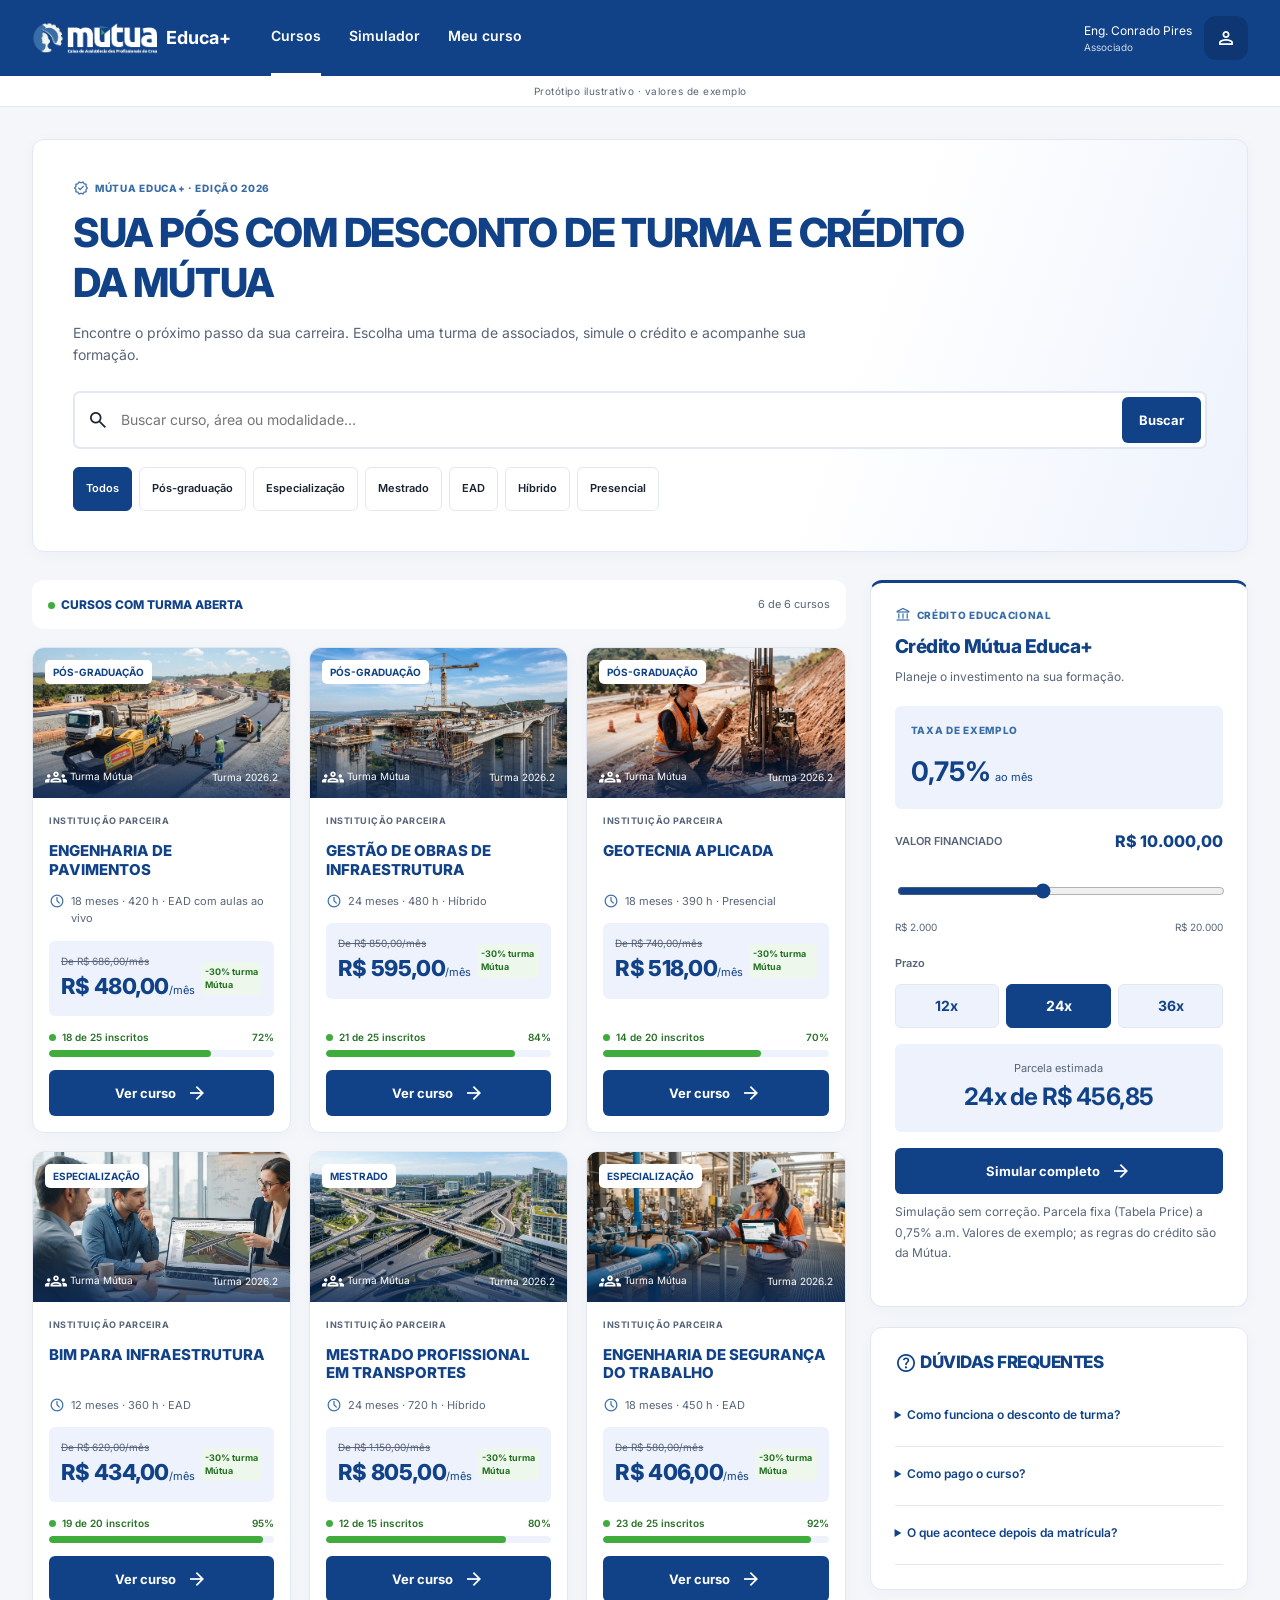
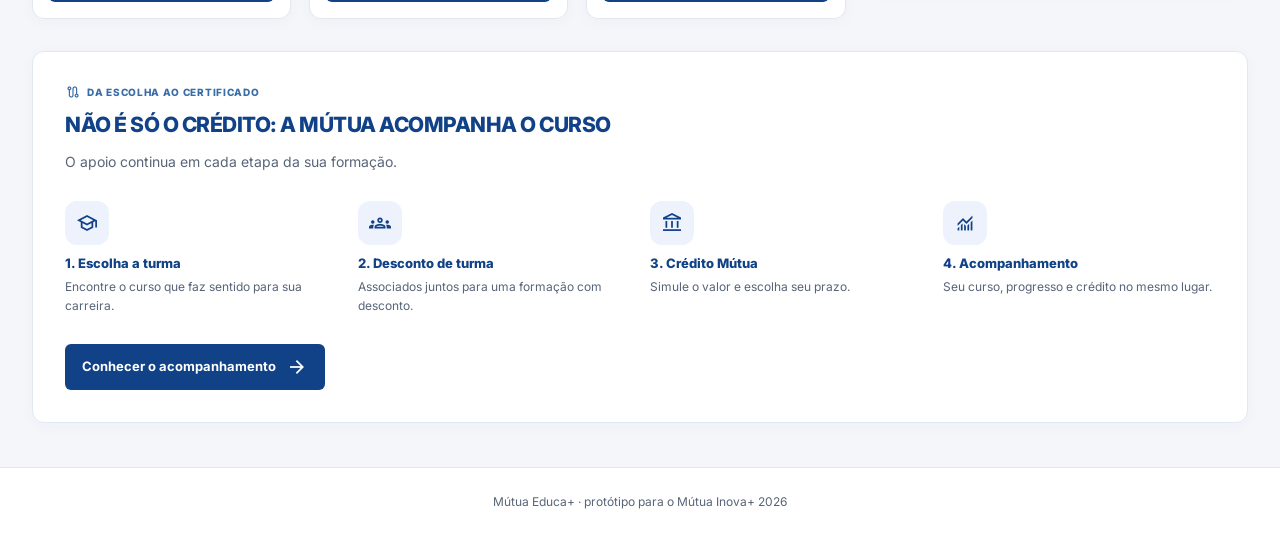
==== index.html @ 4bdf36f3 "Demo navegável Mútua Educa+ (protótipo, dados de exemplo)" ====
<!doctype html>
<html lang="pt-BR"><head><link rel="icon" href="assets/img/favicon.svg" type="image/svg+xml"><meta charset="utf-8"><meta name="viewport" content="width=device-width,initial-scale=1"><meta name="theme-color" content="#114287"><meta name="description" content="Mútua Educa+: cursos com desconto de turma, simulação de crédito e acompanhamento educacional. Protótipo ilustrativo."><title>Cursos · Mútua Educa+</title><link rel="preconnect" href="https://fonts.googleapis.com"><link rel="preconnect" href="https://fonts.gstatic.com" crossorigin><link href="https://fonts.googleapis.com/css2?family=Inter:wght@400;500;600;700;800&family=Material+Symbols+Outlined&display=swap" rel="stylesheet"><link rel="stylesheet" href="assets/css/app.css"><script defer src="assets/js/data.js"></script><script defer src="assets/js/app.js"></script></head><body data-page="catalog"><a class="skip" href="#main">Ir para o conteúdo</a><header id="header"></header><div class="prototype">Protótipo ilustrativo · valores de exemplo</div><main id="main" class="container" tabindex="-1"></main><footer>Mútua Educa+ · protótipo para o Mútua Inova+ 2026</footer><nav id="mobile-nav" aria-label="Navegação móvel"></nav><dialog id="modal" aria-labelledby="modal-title"><button class="modal-close icon-button" aria-label="Fechar modal">×</button><span class="modal-icon material-symbols-outlined" aria-hidden="true">info</span><h2 id="modal-title"></h2><p id="modal-text"></p><a id="modal-link" class="button" href="meu-curso.html">Ver como fica o acompanhamento <span class="material-symbols-outlined" aria-hidden="true">arrow_forward</span></a><button class="button secondary modal-dismiss">Voltar à página</button></dialog><noscript><p class="container">Ative o JavaScript para explorar os cursos e simular o crédito desta demonstração.</p></noscript></body></html>
---- assets/css/app.css ----
:root{--blue:#114287;--medium:#396DA8;--green:#41AC3E;--green-text:#267124;--bg:#F4F6FA;--white:#fff;--text:#1B2333;--muted:#586578;--line:#e2e8f2;--soft:#edf2fc;--green-soft:#edf7ec;--radius:12px;--shadow:0 3px 16px #17345b08;--space:24px;--motion:200ms;--font:'Inter',system-ui,sans-serif}*{box-sizing:border-box}body{margin:0;background:var(--bg);color:var(--text);font:400 14px/1.6 var(--font)}a{color:var(--medium);text-decoration:none}button,input{font:inherit}button,a,input,summary{-webkit-tap-highlight-color:transparent}button,a,summary{touch-action:manipulation}button{cursor:pointer}img{max-width:100%;display:block}h1,h2,h3,p{margin:0}h1,h2,h3{line-height:1.25}h1,h2{font-weight:800;text-transform:uppercase;color:var(--blue)}h1{font-size:clamp(26px,3.1vw,40px);letter-spacing:-1.2px}h2{font-size:21px;letter-spacing:-.5px}h3{font-size:16px;font-weight:800;color:var(--blue)}p{color:var(--muted)}:focus-visible{outline:3px solid var(--medium);outline-offset:4px}.skip{position:fixed;left:16px;top:-100px;background:var(--white);padding:12px;z-index:20}.skip:focus{top:12px}.container{width:min(1376px,calc(100% - 32px));margin:auto}#header{background:var(--blue);color:var(--white);box-shadow:var(--shadow)}.header-inner{min-height:76px;display:flex;align-items:center;gap:32px}.brand{min-height:44px;display:flex;align-items:center;gap:9px;color:var(--white);flex-shrink:0;font-size:20px;font-weight:700}.brand img{width:119px;height:35px;object-fit:contain}.desktop-nav{display:none;align-self:stretch;gap:26px}.desktop-nav a{display:flex;align-items:center;color:var(--white);border-bottom:3px solid transparent;font-weight:600}.desktop-nav a[aria-current]{border-color:var(--white)}.account{margin-left:auto;display:flex;align-items:center;gap:12px}.account-text{display:none;font-size:12px;line-height:1.5}.account-text small{display:block;opacity:.8}.icon-button{border:0;min-width:44px;min-height:44px;display:grid;place-items:center;border-radius:var(--radius);background:var(--soft);color:var(--blue);font-size:24px}.account .icon-button{background:#0d3672;color:var(--white)}.material-symbols-outlined{font-size:22px;line-height:1;vertical-align:middle}.prototype{text-align:center;font-size:10px;letter-spacing:.5px;padding:7px 12px;background:var(--white);color:var(--muted);border-bottom:1px solid var(--line)}main{padding-top:24px;padding-bottom:44px}footer{background:var(--white);border-top:1px solid var(--line);padding:24px 20px 106px;color:var(--muted);font-size:12px;text-align:center}#mobile-nav{position:fixed;z-index:5;bottom:0;left:0;right:0;background:var(--white);border-top:1px solid var(--line);display:grid;grid-template-columns:repeat(4,1fr);padding:8px 4px calc(8px + env(safe-area-inset-bottom));box-shadow:0 -5px 24px #17345b08}#mobile-nav a,#mobile-nav button{display:flex;flex-direction:column;gap:5px;align-items:center;justify-content:center;min-height:54px;font-size:11px;font-weight:600;color:var(--muted);border:0;background:transparent}#mobile-nav [aria-current]{color:var(--blue);background:var(--soft);border-radius:var(--radius)}.panel{background:var(--white);border:1px solid var(--line);border-radius:var(--radius);padding:20px;box-shadow:var(--shadow)}.eyebrow{font-size:10px;font-weight:800;text-transform:uppercase;letter-spacing:.7px;color:var(--medium);display:flex;gap:6px;align-items:center;margin-bottom:12px}.eyebrow .material-symbols-outlined{font-size:16px}.badge{display:inline-flex;align-items:center;gap:5px;background:var(--soft);color:var(--blue);font-size:10px;font-weight:700;line-height:1.4;padding:5px 8px;border-radius:5px}.badge.green{background:var(--green-soft);color:var(--green-text)}.hero{background:linear-gradient(110deg,var(--white) 65%,var(--soft));padding:25px 20px;margin-bottom:28px}.hero h1{max-width:850px}.hero p{margin:14px 0 24px;max-width:800px}.search{display:flex;align-items:center;gap:10px;border:2px solid var(--line);border-radius:7px;padding:4px 4px 4px 12px;background:var(--white)}.search input{width:100%;min-width:0;border:0;background:transparent;min-height:44px;outline-offset:0}.search .button{width:auto;flex-shrink:0}.button{display:inline-flex;justify-content:center;align-items:center;gap:10px;min-height:46px;border:1px solid transparent;border-radius:6px;padding:11px 16px;background:var(--blue);color:var(--white);font-weight:700;font-size:13px;line-height:1.4;text-align:center;transition:background var(--motion),transform var(--motion),box-shadow var(--motion);width:100%}.button:hover{background:var(--medium);box-shadow:0 4px 12px #11428722;transform:translateY(-1px)}.button.secondary{background:var(--soft);color:var(--blue);border-color:var(--line)}.button.secondary:hover{background:var(--line)}.chips{display:flex;gap:7px;flex-wrap:wrap;margin-top:18px}.chip{background:var(--white);color:var(--text);border:1px solid var(--line);padding:10px 12px;border-radius:6px;min-height:44px;font-size:11px;font-weight:600;transition:background var(--motion),color var(--motion)}.chip[aria-pressed=true]{background:var(--blue);border-color:var(--blue);color:var(--white)}.catalog-layout,.split,.dashboard-grid{display:grid;gap:24px}.section-line{display:flex;justify-content:space-between;align-items:center;gap:12px;background:var(--white);border-radius:var(--radius);padding:16px;margin-bottom:18px}.section-line h2{font-size:12px;letter-spacing:0}.section-line span{font-size:11px;color:var(--muted)}.dot{display:inline-block;width:7px;height:7px;background:var(--green);border-radius:50%;margin-right:6px}.course-grid{display:grid;gap:18px}.course-card{background:var(--white);border:1px solid var(--line);border-radius:var(--radius);overflow:hidden;display:flex;flex-direction:column;box-shadow:var(--shadow);transition:transform var(--motion),box-shadow var(--motion)}.course-card:hover{transform:translateY(-3px);box-shadow:0 8px 24px #17345b12}.course-photo{position:relative}.course-photo img{width:100%;height:180px;object-fit:cover}.course-photo>.badge{position:absolute;top:12px;left:12px;background:var(--white)}.photo-bottom{position:absolute;bottom:0;left:0;right:0;padding:30px 12px 10px;background:linear-gradient(transparent,#0b2b59cc);display:flex;justify-content:space-between;align-items:center;color:var(--white);font-size:10px}.course-content{padding:17px;display:flex;flex-direction:column;gap:13px;flex:1}.partner{font-size:9px;color:var(--muted);font-weight:700;letter-spacing:.5px;text-transform:uppercase}.course-content h3{text-transform:uppercase;font-size:15px;min-height:38px}.meta{font-size:11px;color:var(--muted);display:flex;gap:6px;align-items:flex-start}.meta .material-symbols-outlined{font-size:16px;color:var(--medium)}.price-box{background:var(--soft);padding:12px;border-radius:6px;display:flex;align-items:center;justify-content:space-between;gap:6px}.price-box del{font-size:10px;color:var(--muted);display:block}.price{color:var(--blue);font-size:22px;font-weight:800;letter-spacing:-.7px}.price small{font-size:11px;font-weight:400;letter-spacing:0}.price-box .badge{font-size:9px;padding:4px}.enrollment{margin-top:auto;font-size:10px;color:var(--green-text);font-weight:600}.enrollment-row{display:flex;justify-content:space-between;gap:8px;margin-bottom:5px}.track{height:7px;overflow:hidden;background:var(--soft);border-radius:20px}.track>span{display:block;height:100%;background:var(--green);border-radius:20px}.track.blue>span{background:var(--medium)}.sidebar{display:flex;flex-direction:column;gap:20px}.mini{border-top:3px solid var(--blue)}.mini h2{font-size:19px;text-transform:none}.mini p{font-size:12px;margin:8px 0 18px}.rate-box{background:var(--soft);padding:16px;border-radius:6px;margin:20px 0}.rate-box strong{color:var(--blue);font-size:27px}.rate-box small{font-size:11px;color:var(--blue)}.field-label{display:flex;justify-content:space-between;align-items:center;gap:10px;font-size:11px;font-weight:600;color:var(--muted);margin-bottom:12px}.field-label output{color:var(--blue);font-weight:800;font-size:16px}input[type=range]{width:100%;height:44px;accent-color:var(--blue);cursor:pointer}.range-labels{display:flex;justify-content:space-between;font-size:10px;color:var(--muted)}.term-row{display:grid;grid-template-columns:repeat(3,minmax(0,1fr));gap:7px;margin:12px 0}.term{border:1px solid var(--line);border-radius:6px;min-height:44px;background:var(--soft);color:var(--blue);font-weight:700;transition:background var(--motion),color var(--motion)}.term[aria-pressed=true]{background:var(--blue);color:var(--white);border-color:var(--blue)}.estimate{text-align:center;padding:16px;background:var(--soft);border-radius:6px;margin:16px 0}.estimate p{margin:0;font-size:11px}.estimate strong{font-size:24px;color:var(--blue);display:block;letter-spacing:-.8px}.disclaimer{font-size:11px;color:var(--muted);line-height:1.7;margin-top:16px}.faq h2{font-size:17px;margin-bottom:14px}.faq details{border-bottom:1px solid var(--line);padding:7px 0}.faq summary{font-size:12px;min-height:44px;cursor:pointer;color:var(--blue);font-weight:600;padding:10px 0}.faq details p{font-size:12px;padding-bottom:12px}.empty{text-align:center;padding:40px 20px;grid-column:1/-1}.empty h3{margin:12px 0}.empty .button{width:auto;margin-top:16px}.accompany{margin-top:32px;padding:24px}.accompany>p{margin-top:12px}.steps{display:grid;gap:20px;margin:28px 0}.step-icon{background:var(--soft);color:var(--blue);width:44px;height:44px;border-radius:var(--radius);display:grid;place-items:center;margin-bottom:10px}.steps h3{font-size:13px;margin-bottom:6px}.steps p{font-size:12px}.accompany>.button{width:auto}.back{display:inline-flex;align-items:center;gap:6px;min-height:44px;font-weight:600;font-size:12px;margin-bottom:10px}.page-heading{margin-bottom:24px}.page-heading p{margin-top:12px}.course-banner{width:100%;height:240px;object-fit:cover;border-radius:var(--radius);margin-bottom:24px}.course-title .badge{margin-bottom:12px}.course-title h1{font-size:clamp(26px,3vw,36px);margin:12px 0}.details-meta{display:flex;flex-wrap:wrap;gap:12px;font-size:12px;color:var(--muted);margin:18px 0}.stack{display:flex;flex-direction:column;gap:24px;min-width:0}.module-list{list-style:none;margin:18px 0 0;padding:0;counter-reset:modules}.module-list li{counter-increment:modules;display:flex;align-items:center;gap:12px;padding:14px 0;border-bottom:1px solid var(--line);font-size:13px}.module-list li:before{content:counter(modules,decimal-leading-zero);color:var(--medium);font-weight:800;background:var(--soft);padding:6px 8px;border-radius:6px}.offer .price{font-size:34px}.offer>del{font-size:13px;color:var(--muted)}.offer h2{margin-bottom:18px}.offer p{font-size:12px;margin:12px 0}.offer .button{margin-top:12px}.offer .enrollment{margin-top:22px}.payment-options{display:grid;gap:14px;margin-top:18px}.payment-option{background:var(--soft);border-radius:8px;padding:18px}.payment-option p{font-size:12px;margin-top:6px}.course-summary{display:grid;gap:20px;margin-bottom:24px;align-items:center}.course-summary h2{margin:12px 0}.total-course{background:var(--soft);border-radius:8px;padding:20px}.total-course strong{display:block;color:var(--blue);font-size:25px}.sim-amount{background:var(--soft);border-radius:6px;padding:16px;margin:18px 0 8px;display:flex;flex-wrap:wrap;align-items:center;justify-content:space-between;gap:8px}.sim-amount output{font-size:32px;color:var(--blue);font-weight:800;letter-spacing:-1px}.quick-actions{display:flex;gap:8px;margin-top:18px}.quick-actions button{flex:1;font-size:11px;padding:10px}.large-terms{margin-top:22px;grid-template-columns:minmax(0,1fr)}.large-terms .term{padding:14px 7px;text-align:left;font-size:11px;min-height:110px}.large-terms strong{display:block;font-size:16px;margin-top:8px;overflow-wrap:anywhere}.large-terms [data-term-price]{display:block}.large-terms small{font-size:10px;font-weight:400}.summary-list{margin:22px 0}.summary-row{display:flex;justify-content:space-between;gap:12px;padding:13px 10px;font-size:12px}.summary-row:nth-child(odd){background:var(--soft);border-radius:4px}.summary-row strong{color:var(--blue)}.summary-row.big strong{font-size:21px}.total-box{background:var(--soft);padding:20px;border-radius:8px;margin-bottom:22px}.total-box strong{display:block;color:var(--blue);font-size:24px;margin:6px 0}.total-box p{font-size:11px}.capital-labels{display:flex;justify-content:space-between;font-size:10px;color:var(--medium);margin-bottom:7px}.capital-track{height:10px;background:var(--medium);border-radius:20px;overflow:hidden;margin-bottom:24px}.capital-track span{display:block;height:100%;background:var(--blue)}.welcome{display:flex;justify-content:space-between;gap:12px;align-items:center;margin-bottom:18px}.welcome p{font-weight:600;color:var(--text);font-size:15px}.dashboard-heading{margin-bottom:24px}.dashboard-heading h1{font-size:clamp(25px,3vw,34px)}.dashboard-heading>p{font-size:12px;margin-top:12px}.student-photo{position:relative;overflow:hidden;border-radius:var(--radius)}.student-photo img{width:100%;height:240px;object-fit:cover}.student-photo .photo-bottom{padding:40px 18px 18px}.student-photo .badge{font-size:11px;background:var(--blue);color:var(--white)}.panel-title{display:flex;justify-content:space-between;gap:12px;align-items:center;margin-bottom:20px}.panel-title h2{font-size:16px;display:flex;align-items:center;gap:7px}.panel-title>strong{font-size:26px;color:var(--blue)}.progress-details{display:flex;justify-content:space-between;gap:15px;margin-top:16px;font-size:12px}.progress-details small{display:block;text-transform:uppercase;font-size:9px;color:var(--muted);font-weight:700}.progress-details>div:last-child{text-align:right}.next-class{border-left:5px solid var(--blue)}.next-class h3{font-size:20px;text-transform:uppercase;margin:12px 0}.next-class p{font-size:12px;margin:14px 0}.credit-details{display:flex;justify-content:space-between;align-items:center;gap:12px;background:var(--soft);border-radius:8px;padding:16px;margin-bottom:12px}.credit-details small{display:block;text-transform:uppercase;font-size:9px;color:var(--muted);font-weight:600}.credit-details strong{font-size:24px;color:var(--blue)}.credit-details>div:last-child{text-align:right}.credit-details>div:last-child strong{font-size:14px}.text-button{border:0;background:transparent;color:var(--medium);display:flex;align-items:center;justify-content:space-between;gap:10px;width:100%;min-height:44px;text-align:left;font-weight:600}.approval{display:flex;align-items:center;gap:18px}.approval .step-icon{background:var(--green-soft);color:var(--green-text);flex-shrink:0;margin:0;width:52px;height:52px}.approval h2{font-size:13px;color:var(--green-text);margin-bottom:6px}.approval p{font-size:12px}.approval strong{font-size:24px;color:var(--blue)}.journey{list-style:none;margin:24px 0 0;padding:0}.journey li{position:relative;display:flex;gap:14px;padding-bottom:26px}.journey li:last-child{padding-bottom:0}.journey li:not(:last-child):before{content:'';position:absolute;left:17px;top:35px;bottom:0;width:2px;background:var(--line)}.journey .stage{width:36px;height:36px;background:var(--soft);border-radius:50%;display:grid;place-items:center;color:var(--medium);flex-shrink:0;font-weight:700}.journey .done .stage{background:var(--green);color:var(--white)}.journey .current .stage{background:var(--blue);color:var(--white)}.journey h3{font-size:12px;text-transform:uppercase;margin-bottom:5px}.journey p{font-size:11px}.journey .badge{margin-top:8px;font-size:9px}.support{display:flex;align-items:center;gap:12px}.support p{font-size:12px}.support .button{width:auto;margin-left:auto}.support h3{font-size:13px}dialog{border:1px solid var(--line);border-radius:var(--radius);padding:32px 24px;width:min(460px,calc(100% - 32px));color:var(--text);background:var(--white);box-shadow:0 20px 80px #0a224a33}dialog::backdrop{background:#0b224a99;backdrop-filter:blur(3px)}dialog[open]{animation:modal-in var(--motion) ease-out}.modal-close{position:absolute;right:10px;top:10px}.modal-icon{background:var(--soft);color:var(--blue);padding:12px;border-radius:50%;margin-bottom:18px;font-size:28px}dialog h2{font-size:22px;margin:10px 0 16px}dialog p{font-size:13px;margin-bottom:24px}dialog .button{margin-top:10px}body:has(dialog[open]){overflow:hidden}@keyframes modal-in{from{opacity:0;transform:translateY(12px)}to{opacity:1;transform:translateY(0)}}[hidden]{display:none!important}@media(min-width:540px){.course-grid{grid-template-columns:repeat(2,minmax(0,1fr))}.steps{grid-template-columns:repeat(2,minmax(0,1fr))}.payment-options{grid-template-columns:repeat(2,minmax(0,1fr))}.panel{padding:24px}.hero{padding:32px}.student-photo img{height:300px}}@media(min-width:768px){.container{width:calc(100% - 48px)}.desktop-nav{display:flex}.account-text{display:block}.brand img{width:125px}.brand{font-size:18px}.header-inner{gap:26px}.desktop-nav{gap:20px;font-size:13px}#mobile-nav{display:none}footer{padding:24px}.prototype{font-size:10px}main{padding-top:32px}.hero{padding:38px}.hero h1{max-width:900px}.course-summary{grid-template-columns:1.35fr 1fr}.split{grid-template-columns:minmax(0,1.2fr) minmax(0,1fr);align-items:start}.dashboard-grid{grid-template-columns:repeat(2,minmax(0,1fr));align-items:start}.dashboard-heading{padding:28px}.steps{grid-template-columns:repeat(4,minmax(0,1fr))}.course-banner{height:340px}.large-terms strong{font-size:18px}.panel-title h2{font-size:17px}}@media(min-width:1100px){.large-terms{grid-template-columns:repeat(3,minmax(0,1fr))}.container{width:min(1376px,calc(100% - 64px))}.catalog-layout{grid-template-columns:minmax(0,2.15fr) minmax(300px,1fr)}.course-grid{grid-template-columns:repeat(3,minmax(0,1fr))}.course-photo img{height:150px}.hero{padding:40px}.hero h1{font-size:40px}.header-inner{gap:40px}.desktop-nav{gap:28px;font-size:14px}.account-text{font-size:12px}.course-content{padding:16px}.dashboard-grid{grid-template-columns:minmax(0,1.15fr) minmax(0,1fr)}.dashboard-heading h1{max-width:800px}.student-photo img{height:320px}.simulator-layout{grid-template-columns:minmax(0,1.2fr) minmax(0,1fr)}.simulator-summary{position:sticky;top:24px}.accompany{padding:32px}}@media(prefers-reduced-motion:reduce){*,*:before,*:after{animation:none!important;transition:none!important;scroll-behavior:auto!important}}
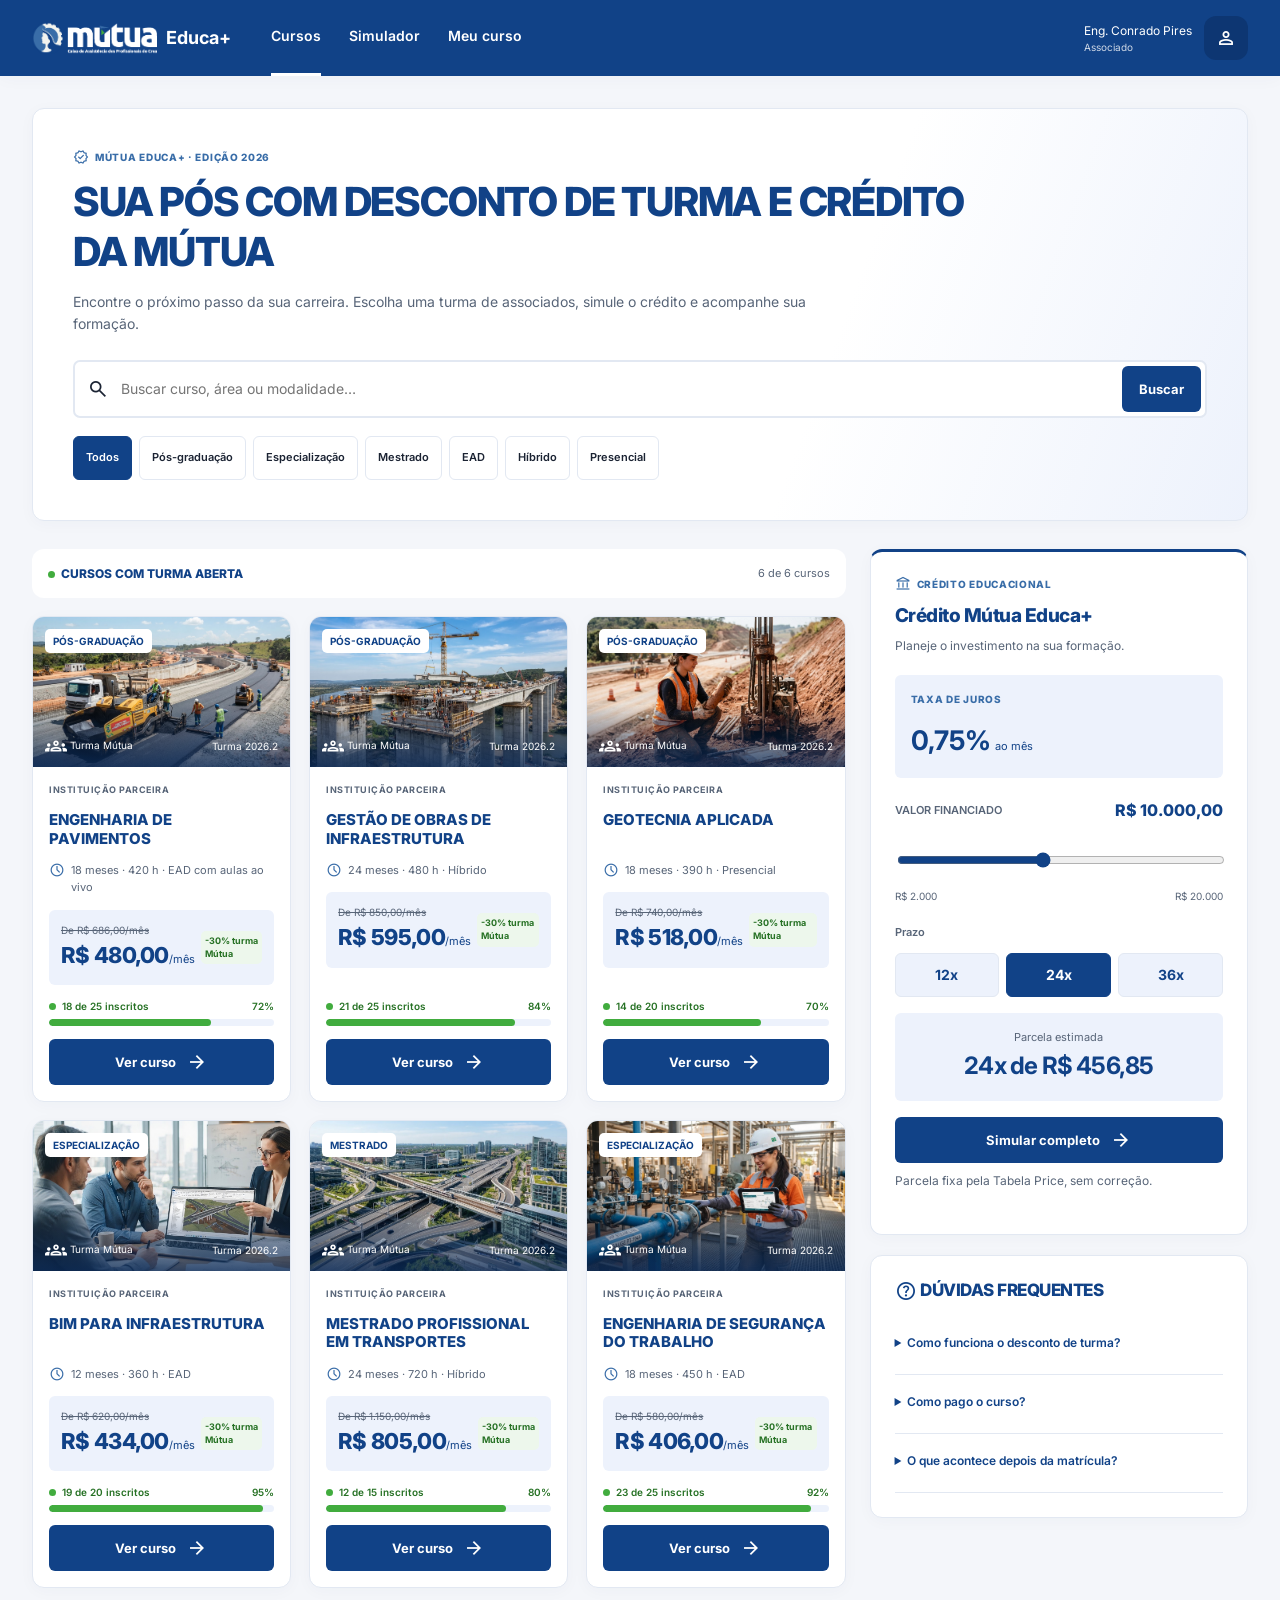
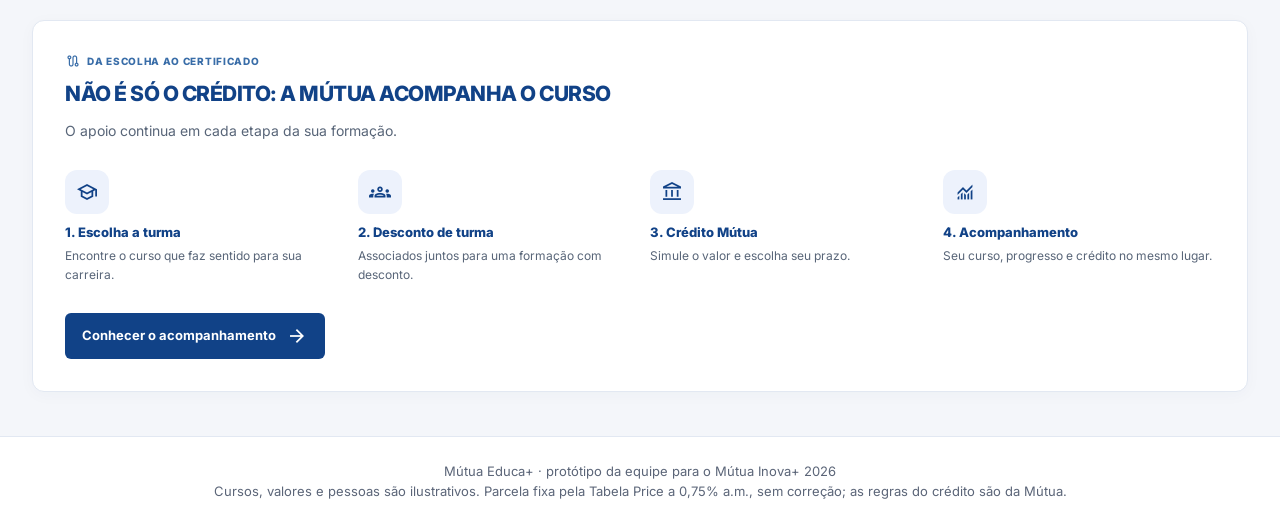
==== commit f04aa630: "Aviso de protótipo só no rodapé; textos e janelas como produto" ====
--- a/index.html
+++ b/index.html
@@ -1,2 +1,5 @@
 <!doctype html>
-<html lang="pt-BR"><head><link rel="icon" href="assets/img/favicon.svg" type="image/svg+xml"><meta charset="utf-8"><meta name="viewport" content="width=device-width,initial-scale=1"><meta name="theme-color" content="#114287"><meta name="description" content="Mútua Educa+: cursos com desconto de turma, simulação de crédito e acompanhamento educacional. Protótipo ilustrativo."><title>Cursos · Mútua Educa+</title><link rel="preconnect" href="https://fonts.googleapis.com"><link rel="preconnect" href="https://fonts.gstatic.com" crossorigin><link href="https://fonts.googleapis.com/css2?family=Inter:wght@400;500;600;700;800&family=Material+Symbols+Outlined&display=swap" rel="stylesheet"><link rel="stylesheet" href="assets/css/app.css"><script defer src="assets/js/data.js"></script><script defer src="assets/js/app.js"></script></head><body data-page="catalog"><a class="skip" href="#main">Ir para o conteúdo</a><header id="header"></header><div class="prototype">Protótipo ilustrativo · valores de exemplo</div><main id="main" class="container" tabindex="-1"></main><footer>Mútua Educa+ · protótipo para o Mútua Inova+ 2026</footer><nav id="mobile-nav" aria-label="Navegação móvel"></nav><dialog id="modal" aria-labelledby="modal-title"><button class="modal-close icon-button" aria-label="Fechar modal">×</button><span class="modal-icon material-symbols-outlined" aria-hidden="true">info</span><h2 id="modal-title"></h2><p id="modal-text"></p><a id="modal-link" class="button" href="meu-curso.html">Ver como fica o acompanhamento <span class="material-symbols-outlined" aria-hidden="true">arrow_forward</span></a><button class="button secondary modal-dismiss">Voltar à página</button></dialog><noscript><p class="container">Ative o JavaScript para explorar os cursos e simular o crédito desta demonstração.</p></noscript></body></html>+<html lang="pt-BR"><head><link rel="icon" href="assets/img/favicon.svg" type="image/svg+xml"><meta charset="utf-8"><meta name="viewport" content="width=device-width,initial-scale=1"><meta name="theme-color" content="#114287"><meta name="description" content="Mútua Educa+: cursos com desconto de turma, simulação de crédito e acompanhamento educacional."><title>Cursos · Mútua Educa+</title><link rel="preconnect" href="https://fonts.googleapis.com"><link rel="preconnect" href="https://fonts.gstatic.com" crossorigin><link href="https://fonts.googleapis.com/css2?family=Inter:wght@400;500;600;700;800&family=Material+Symbols+Outlined&display=swap" rel="stylesheet"><link rel="stylesheet" href="assets/css/app.css"><script defer src="assets/js/data.js"></script><script defer src="assets/js/app.js"></script></head><body data-page="catalog"><a class="skip" href="#main">Ir para o conteúdo</a><header id="header"></header><main id="main" class="container" tabindex="-1"></main><footer>
+<p>Mútua Educa+ · protótipo da equipe para o Mútua Inova+ 2026</p>
+<p>Cursos, valores e pessoas são ilustrativos. Parcela fixa pela Tabela Price a 0,75% a.m., sem correção; as regras do crédito são da Mútua.</p>
+</footer><nav id="mobile-nav" aria-label="Navegação móvel"></nav><dialog id="modal" aria-labelledby="modal-title"><button class="modal-close icon-button" aria-label="Fechar modal">×</button><span class="modal-icon material-symbols-outlined" aria-hidden="true">info</span><h2 id="modal-title"></h2><p id="modal-text"></p><a id="modal-link" class="button" href="meu-curso.html">Ver como fica o acompanhamento <span class="material-symbols-outlined" aria-hidden="true">arrow_forward</span></a><button class="button secondary modal-dismiss">Voltar à página</button></dialog><noscript><p class="container">Ative o JavaScript para explorar os cursos e simular o crédito da plataforma.</p></noscript></body></html>
--- a/assets/css/app.css
+++ b/assets/css/app.css
@@ -1 +1 @@
-:root{--blue:#114287;--medium:#396DA8;--green:#41AC3E;--green-text:#267124;--bg:#F4F6FA;--white:#fff;--text:#1B2333;--muted:#586578;--line:#e2e8f2;--soft:#edf2fc;--green-soft:#edf7ec;--radius:12px;--shadow:0 3px 16px #17345b08;--space:24px;--motion:200ms;--font:'Inter',system-ui,sans-serif}*{box-sizing:border-box}body{margin:0;background:var(--bg);color:var(--text);font:400 14px/1.6 var(--font)}a{color:var(--medium);text-decoration:none}button,input{font:inherit}button,a,input,summary{-webkit-tap-highlight-color:transparent}button,a,summary{touch-action:manipulation}button{cursor:pointer}img{max-width:100%;display:block}h1,h2,h3,p{margin:0}h1,h2,h3{line-height:1.25}h1,h2{font-weight:800;text-transform:uppercase;color:var(--blue)}h1{font-size:clamp(26px,3.1vw,40px);letter-spacing:-1.2px}h2{font-size:21px;letter-spacing:-.5px}h3{font-size:16px;font-weight:800;color:var(--blue)}p{color:var(--muted)}:focus-visible{outline:3px solid var(--medium);outline-offset:4px}.skip{position:fixed;left:16px;top:-100px;background:var(--white);padding:12px;z-index:20}.skip:focus{top:12px}.container{width:min(1376px,calc(100% - 32px));margin:auto}#header{background:var(--blue);color:var(--white);box-shadow:var(--shadow)}.header-inner{min-height:76px;display:flex;align-items:center;gap:32px}.brand{min-height:44px;display:flex;align-items:center;gap:9px;color:var(--white);flex-shrink:0;font-size:20px;font-weight:700}.brand img{width:119px;height:35px;object-fit:contain}.desktop-nav{display:none;align-self:stretch;gap:26px}.desktop-nav a{display:flex;align-items:center;color:var(--white);border-bottom:3px solid transparent;font-weight:600}.desktop-nav a[aria-current]{border-color:var(--white)}.account{margin-left:auto;display:flex;align-items:center;gap:12px}.account-text{display:none;font-size:12px;line-height:1.5}.account-text small{display:block;opacity:.8}.icon-button{border:0;min-width:44px;min-height:44px;display:grid;place-items:center;border-radius:var(--radius);background:var(--soft);color:var(--blue);font-size:24px}.account .icon-button{background:#0d3672;color:var(--white)}.material-symbols-outlined{font-size:22px;line-height:1;vertical-align:middle}.prototype{text-align:center;font-size:10px;letter-spacing:.5px;padding:7px 12px;background:var(--white);color:var(--muted);border-bottom:1px solid var(--line)}main{padding-top:24px;padding-bottom:44px}footer{background:var(--white);border-top:1px solid var(--line);padding:24px 20px 106px;color:var(--muted);font-size:12px;text-align:center}#mobile-nav{position:fixed;z-index:5;bottom:0;left:0;right:0;background:var(--white);border-top:1px solid var(--line);display:grid;grid-template-columns:repeat(4,1fr);padding:8px 4px calc(8px + env(safe-area-inset-bottom));box-shadow:0 -5px 24px #17345b08}#mobile-nav a,#mobile-nav button{display:flex;flex-direction:column;gap:5px;align-items:center;justify-content:center;min-height:54px;font-size:11px;font-weight:600;color:var(--muted);border:0;background:transparent}#mobile-nav [aria-current]{color:var(--blue);background:var(--soft);border-radius:var(--radius)}.panel{background:var(--white);border:1px solid var(--line);border-radius:var(--radius);padding:20px;box-shadow:var(--shadow)}.eyebrow{font-size:10px;font-weight:800;text-transform:uppercase;letter-spacing:.7px;color:var(--medium);display:flex;gap:6px;align-items:center;margin-bottom:12px}.eyebrow .material-symbols-outlined{font-size:16px}.badge{display:inline-flex;align-items:center;gap:5px;background:var(--soft);color:var(--blue);font-size:10px;font-weight:700;line-height:1.4;padding:5px 8px;border-radius:5px}.badge.green{background:var(--green-soft);color:var(--green-text)}.hero{background:linear-gradient(110deg,var(--white) 65%,var(--soft));padding:25px 20px;margin-bottom:28px}.hero h1{max-width:850px}.hero p{margin:14px 0 24px;max-width:800px}.search{display:flex;align-items:center;gap:10px;border:2px solid var(--line);border-radius:7px;padding:4px 4px 4px 12px;background:var(--white)}.search input{width:100%;min-width:0;border:0;background:transparent;min-height:44px;outline-offset:0}.search .button{width:auto;flex-shrink:0}.button{display:inline-flex;justify-content:center;align-items:center;gap:10px;min-height:46px;border:1px solid transparent;border-radius:6px;padding:11px 16px;background:var(--blue);color:var(--white);font-weight:700;font-size:13px;line-height:1.4;text-align:center;transition:background var(--motion),transform var(--motion),box-shadow var(--motion);width:100%}.button:hover{background:var(--medium);box-shadow:0 4px 12px #11428722;transform:translateY(-1px)}.button.secondary{background:var(--soft);color:var(--blue);border-color:var(--line)}.button.secondary:hover{background:var(--line)}.chips{display:flex;gap:7px;flex-wrap:wrap;margin-top:18px}.chip{background:var(--white);color:var(--text);border:1px solid var(--line);padding:10px 12px;border-radius:6px;min-height:44px;font-size:11px;font-weight:600;transition:background var(--motion),color var(--motion)}.chip[aria-pressed=true]{background:var(--blue);border-color:var(--blue);color:var(--white)}.catalog-layout,.split,.dashboard-grid{display:grid;gap:24px}.section-line{display:flex;justify-content:space-between;align-items:center;gap:12px;background:var(--white);border-radius:var(--radius);padding:16px;margin-bottom:18px}.section-line h2{font-size:12px;letter-spacing:0}.section-line span{font-size:11px;color:var(--muted)}.dot{display:inline-block;width:7px;height:7px;background:var(--green);border-radius:50%;margin-right:6px}.course-grid{display:grid;gap:18px}.course-card{background:var(--white);border:1px solid var(--line);border-radius:var(--radius);overflow:hidden;display:flex;flex-direction:column;box-shadow:var(--shadow);transition:transform var(--motion),box-shadow var(--motion)}.course-card:hover{transform:translateY(-3px);box-shadow:0 8px 24px #17345b12}.course-photo{position:relative}.course-photo img{width:100%;height:180px;object-fit:cover}.course-photo>.badge{position:absolute;top:12px;left:12px;background:var(--white)}.photo-bottom{position:absolute;bottom:0;left:0;right:0;padding:30px 12px 10px;background:linear-gradient(transparent,#0b2b59cc);display:flex;justify-content:space-between;align-items:center;color:var(--white);font-size:10px}.course-content{padding:17px;display:flex;flex-direction:column;gap:13px;flex:1}.partner{font-size:9px;color:var(--muted);font-weight:700;letter-spacing:.5px;text-transform:uppercase}.course-content h3{text-transform:uppercase;font-size:15px;min-height:38px}.meta{font-size:11px;color:var(--muted);display:flex;gap:6px;align-items:flex-start}.meta .material-symbols-outlined{font-size:16px;color:var(--medium)}.price-box{background:var(--soft);padding:12px;border-radius:6px;display:flex;align-items:center;justify-content:space-between;gap:6px}.price-box del{font-size:10px;color:var(--muted);display:block}.price{color:var(--blue);font-size:22px;font-weight:800;letter-spacing:-.7px}.price small{font-size:11px;font-weight:400;letter-spacing:0}.price-box .badge{font-size:9px;padding:4px}.enrollment{margin-top:auto;font-size:10px;color:var(--green-text);font-weight:600}.enrollment-row{display:flex;justify-content:space-between;gap:8px;margin-bottom:5px}.track{height:7px;overflow:hidden;background:var(--soft);border-radius:20px}.track>span{display:block;height:100%;background:var(--green);border-radius:20px}.track.blue>span{background:var(--medium)}.sidebar{display:flex;flex-direction:column;gap:20px}.mini{border-top:3px solid var(--blue)}.mini h2{font-size:19px;text-transform:none}.mini p{font-size:12px;margin:8px 0 18px}.rate-box{background:var(--soft);padding:16px;border-radius:6px;margin:20px 0}.rate-box strong{color:var(--blue);font-size:27px}.rate-box small{font-size:11px;color:var(--blue)}.field-label{display:flex;justify-content:space-between;align-items:center;gap:10px;font-size:11px;font-weight:600;color:var(--muted);margin-bottom:12px}.field-label output{color:var(--blue);font-weight:800;font-size:16px}input[type=range]{width:100%;height:44px;accent-color:var(--blue);cursor:pointer}.range-labels{display:flex;justify-content:space-between;font-size:10px;color:var(--muted)}.term-row{display:grid;grid-template-columns:repeat(3,minmax(0,1fr));gap:7px;margin:12px 0}.term{border:1px solid var(--line);border-radius:6px;min-height:44px;background:var(--soft);color:var(--blue);font-weight:700;transition:background var(--motion),color var(--motion)}.term[aria-pressed=true]{background:var(--blue);color:var(--white);border-color:var(--blue)}.estimate{text-align:center;padding:16px;background:var(--soft);border-radius:6px;margin:16px 0}.estimate p{margin:0;font-size:11px}.estimate strong{font-size:24px;color:var(--blue);display:block;letter-spacing:-.8px}.disclaimer{font-size:11px;color:var(--muted);line-height:1.7;margin-top:16px}.faq h2{font-size:17px;margin-bottom:14px}.faq details{border-bottom:1px solid var(--line);padding:7px 0}.faq summary{font-size:12px;min-height:44px;cursor:pointer;color:var(--blue);font-weight:600;padding:10px 0}.faq details p{font-size:12px;padding-bottom:12px}.empty{text-align:center;padding:40px 20px;grid-column:1/-1}.empty h3{margin:12px 0}.empty .button{width:auto;margin-top:16px}.accompany{margin-top:32px;padding:24px}.accompany>p{margin-top:12px}.steps{display:grid;gap:20px;margin:28px 0}.step-icon{background:var(--soft);color:var(--blue);width:44px;height:44px;border-radius:var(--radius);display:grid;place-items:center;margin-bottom:10px}.steps h3{font-size:13px;margin-bottom:6px}.steps p{font-size:12px}.accompany>.button{width:auto}.back{display:inline-flex;align-items:center;gap:6px;min-height:44px;font-weight:600;font-size:12px;margin-bottom:10px}.page-heading{margin-bottom:24px}.page-heading p{margin-top:12px}.course-banner{width:100%;height:240px;object-fit:cover;border-radius:var(--radius);margin-bottom:24px}.course-title .badge{margin-bottom:12px}.course-title h1{font-size:clamp(26px,3vw,36px);margin:12px 0}.details-meta{display:flex;flex-wrap:wrap;gap:12px;font-size:12px;color:var(--muted);margin:18px 0}.stack{display:flex;flex-direction:column;gap:24px;min-width:0}.module-list{list-style:none;margin:18px 0 0;padding:0;counter-reset:modules}.module-list li{counter-increment:modules;display:flex;align-items:center;gap:12px;padding:14px 0;border-bottom:1px solid var(--line);font-size:13px}.module-list li:before{content:counter(modules,decimal-leading-zero);color:var(--medium);font-weight:800;background:var(--soft);padding:6px 8px;border-radius:6px}.offer .price{font-size:34px}.offer>del{font-size:13px;color:var(--muted)}.offer h2{margin-bottom:18px}.offer p{font-size:12px;margin:12px 0}.offer .button{margin-top:12px}.offer .enrollment{margin-top:22px}.payment-options{display:grid;gap:14px;margin-top:18px}.payment-option{background:var(--soft);border-radius:8px;padding:18px}.payment-option p{font-size:12px;margin-top:6px}.course-summary{display:grid;gap:20px;margin-bottom:24px;align-items:center}.course-summary h2{margin:12px 0}.total-course{background:var(--soft);border-radius:8px;padding:20px}.total-course strong{display:block;color:var(--blue);font-size:25px}.sim-amount{background:var(--soft);border-radius:6px;padding:16px;margin:18px 0 8px;display:flex;flex-wrap:wrap;align-items:center;justify-content:space-between;gap:8px}.sim-amount output{font-size:32px;color:var(--blue);font-weight:800;letter-spacing:-1px}.quick-actions{display:flex;gap:8px;margin-top:18px}.quick-actions button{flex:1;font-size:11px;padding:10px}.large-terms{margin-top:22px;grid-template-columns:minmax(0,1fr)}.large-terms .term{padding:14px 7px;text-align:left;font-size:11px;min-height:110px}.large-terms strong{display:block;font-size:16px;margin-top:8px;overflow-wrap:anywhere}.large-terms [data-term-price]{display:block}.large-terms small{font-size:10px;font-weight:400}.summary-list{margin:22px 0}.summary-row{display:flex;justify-content:space-between;gap:12px;padding:13px 10px;font-size:12px}.summary-row:nth-child(odd){background:var(--soft);border-radius:4px}.summary-row strong{color:var(--blue)}.summary-row.big strong{font-size:21px}.total-box{background:var(--soft);padding:20px;border-radius:8px;margin-bottom:22px}.total-box strong{display:block;color:var(--blue);font-size:24px;margin:6px 0}.total-box p{font-size:11px}.capital-labels{display:flex;justify-content:space-between;font-size:10px;color:var(--medium);margin-bottom:7px}.capital-track{height:10px;background:var(--medium);border-radius:20px;overflow:hidden;margin-bottom:24px}.capital-track span{display:block;height:100%;background:var(--blue)}.welcome{display:flex;justify-content:space-between;gap:12px;align-items:center;margin-bottom:18px}.welcome p{font-weight:600;color:var(--text);font-size:15px}.dashboard-heading{margin-bottom:24px}.dashboard-heading h1{font-size:clamp(25px,3vw,34px)}.dashboard-heading>p{font-size:12px;margin-top:12px}.student-photo{position:relative;overflow:hidden;border-radius:var(--radius)}.student-photo img{width:100%;height:240px;object-fit:cover}.student-photo .photo-bottom{padding:40px 18px 18px}.student-photo .badge{font-size:11px;background:var(--blue);color:var(--white)}.panel-title{display:flex;justify-content:space-between;gap:12px;align-items:center;margin-bottom:20px}.panel-title h2{font-size:16px;display:flex;align-items:center;gap:7px}.panel-title>strong{font-size:26px;color:var(--blue)}.progress-details{display:flex;justify-content:space-between;gap:15px;margin-top:16px;font-size:12px}.progress-details small{display:block;text-transform:uppercase;font-size:9px;color:var(--muted);font-weight:700}.progress-details>div:last-child{text-align:right}.next-class{border-left:5px solid var(--blue)}.next-class h3{font-size:20px;text-transform:uppercase;margin:12px 0}.next-class p{font-size:12px;margin:14px 0}.credit-details{display:flex;justify-content:space-between;align-items:center;gap:12px;background:var(--soft);border-radius:8px;padding:16px;margin-bottom:12px}.credit-details small{display:block;text-transform:uppercase;font-size:9px;color:var(--muted);font-weight:600}.credit-details strong{font-size:24px;color:var(--blue)}.credit-details>div:last-child{text-align:right}.credit-details>div:last-child strong{font-size:14px}.text-button{border:0;background:transparent;color:var(--medium);display:flex;align-items:center;justify-content:space-between;gap:10px;width:100%;min-height:44px;text-align:left;font-weight:600}.approval{display:flex;align-items:center;gap:18px}.approval .step-icon{background:var(--green-soft);color:var(--green-text);flex-shrink:0;margin:0;width:52px;height:52px}.approval h2{font-size:13px;color:var(--green-text);margin-bottom:6px}.approval p{font-size:12px}.approval strong{font-size:24px;color:var(--blue)}.journey{list-style:none;margin:24px 0 0;padding:0}.journey li{position:relative;display:flex;gap:14px;padding-bottom:26px}.journey li:last-child{padding-bottom:0}.journey li:not(:last-child):before{content:'';position:absolute;left:17px;top:35px;bottom:0;width:2px;background:var(--line)}.journey .stage{width:36px;height:36px;background:var(--soft);border-radius:50%;display:grid;place-items:center;color:var(--medium);flex-shrink:0;font-weight:700}.journey .done .stage{background:var(--green);color:var(--white)}.journey .current .stage{background:var(--blue);color:var(--white)}.journey h3{font-size:12px;text-transform:uppercase;margin-bottom:5px}.journey p{font-size:11px}.journey .badge{margin-top:8px;font-size:9px}.support{display:flex;align-items:center;gap:12px}.support p{font-size:12px}.support .button{width:auto;margin-left:auto}.support h3{font-size:13px}dialog{border:1px solid var(--line);border-radius:var(--radius);padding:32px 24px;width:min(460px,calc(100% - 32px));color:var(--text);background:var(--white);box-shadow:0 20px 80px #0a224a33}dialog::backdrop{background:#0b224a99;backdrop-filter:blur(3px)}dialog[open]{animation:modal-in var(--motion) ease-out}.modal-close{position:absolute;right:10px;top:10px}.modal-icon{background:var(--soft);color:var(--blue);padding:12px;border-radius:50%;margin-bottom:18px;font-size:28px}dialog h2{font-size:22px;margin:10px 0 16px}dialog p{font-size:13px;margin-bottom:24px}dialog .button{margin-top:10px}body:has(dialog[open]){overflow:hidden}@keyframes modal-in{from{opacity:0;transform:translateY(12px)}to{opacity:1;transform:translateY(0)}}[hidden]{display:none!important}@media(min-width:540px){.course-grid{grid-template-columns:repeat(2,minmax(0,1fr))}.steps{grid-template-columns:repeat(2,minmax(0,1fr))}.payment-options{grid-template-columns:repeat(2,minmax(0,1fr))}.panel{padding:24px}.hero{padding:32px}.student-photo img{height:300px}}@media(min-width:768px){.container{width:calc(100% - 48px)}.desktop-nav{display:flex}.account-text{display:block}.brand img{width:125px}.brand{font-size:18px}.header-inner{gap:26px}.desktop-nav{gap:20px;font-size:13px}#mobile-nav{display:none}footer{padding:24px}.prototype{font-size:10px}main{padding-top:32px}.hero{padding:38px}.hero h1{max-width:900px}.course-summary{grid-template-columns:1.35fr 1fr}.split{grid-template-columns:minmax(0,1.2fr) minmax(0,1fr);align-items:start}.dashboard-grid{grid-template-columns:repeat(2,minmax(0,1fr));align-items:start}.dashboard-heading{padding:28px}.steps{grid-template-columns:repeat(4,minmax(0,1fr))}.course-banner{height:340px}.large-terms strong{font-size:18px}.panel-title h2{font-size:17px}}@media(min-width:1100px){.large-terms{grid-template-columns:repeat(3,minmax(0,1fr))}.container{width:min(1376px,calc(100% - 64px))}.catalog-layout{grid-template-columns:minmax(0,2.15fr) minmax(300px,1fr)}.course-grid{grid-template-columns:repeat(3,minmax(0,1fr))}.course-photo img{height:150px}.hero{padding:40px}.hero h1{font-size:40px}.header-inner{gap:40px}.desktop-nav{gap:28px;font-size:14px}.account-text{font-size:12px}.course-content{padding:16px}.dashboard-grid{grid-template-columns:minmax(0,1.15fr) minmax(0,1fr)}.dashboard-heading h1{max-width:800px}.student-photo img{height:320px}.simulator-layout{grid-template-columns:minmax(0,1.2fr) minmax(0,1fr)}.simulator-summary{position:sticky;top:24px}.accompany{padding:32px}}@media(prefers-reduced-motion:reduce){*,*:before,*:after{animation:none!important;transition:none!important;scroll-behavior:auto!important}}
+:root{--blue:#114287;--medium:#396DA8;--green:#41AC3E;--green-text:#267124;--bg:#F4F6FA;--white:#fff;--text:#1B2333;--muted:#586578;--line:#e2e8f2;--soft:#edf2fc;--green-soft:#edf7ec;--radius:12px;--shadow:0 3px 16px #17345b08;--space:24px;--motion:200ms;--footer-text:#5B6578;--footer-font-size:13px;--mobile-nav-height:71px;--font:'Inter',system-ui,sans-serif}*{box-sizing:border-box}body{margin:0;background:var(--bg);color:var(--text);font:400 14px/1.6 var(--font)}a{color:var(--medium);text-decoration:none}button,input{font:inherit}button,a,input,summary{-webkit-tap-highlight-color:transparent}button,a,summary{touch-action:manipulation}button{cursor:pointer}img{max-width:100%;display:block}h1,h2,h3,p{margin:0}h1,h2,h3{line-height:1.25}h1,h2{font-weight:800;text-transform:uppercase;color:var(--blue)}h1{font-size:clamp(26px,3.1vw,40px);letter-spacing:-1.2px}h2{font-size:21px;letter-spacing:-.5px}h3{font-size:16px;font-weight:800;color:var(--blue)}p{color:var(--muted)}:focus-visible{outline:3px solid var(--medium);outline-offset:4px}.skip{position:fixed;left:16px;top:-100px;background:var(--white);padding:12px;z-index:20}.skip:focus{top:12px}.container{width:min(1376px,calc(100% - 32px));margin:auto}#header{background:var(--blue);color:var(--white);box-shadow:var(--shadow)}.header-inner{min-height:76px;display:flex;align-items:center;gap:32px}.brand{min-height:44px;display:flex;align-items:center;gap:9px;color:var(--white);flex-shrink:0;font-size:20px;font-weight:700}.brand img{width:119px;height:35px;object-fit:contain}.desktop-nav{display:none;align-self:stretch;gap:26px}.desktop-nav a{display:flex;align-items:center;color:var(--white);border-bottom:3px solid transparent;font-weight:600}.desktop-nav a[aria-current]{border-color:var(--white)}.account{margin-left:auto;display:flex;align-items:center;gap:12px}.account-text{display:none;font-size:12px;line-height:1.5}.account-text small{display:block;opacity:.8}.icon-button{border:0;min-width:44px;min-height:44px;display:grid;place-items:center;border-radius:var(--radius);background:var(--soft);color:var(--blue);font-size:24px}.account .icon-button{background:#0d3672;color:var(--white)}.material-symbols-outlined{font-size:22px;line-height:1;vertical-align:middle}main{padding-top:24px;padding-bottom:44px}footer{background:var(--white);border-top:1px solid var(--line);padding:24px 20px calc(var(--mobile-nav-height) + env(safe-area-inset-bottom) + 16px);color:var(--footer-text);font-size:var(--footer-font-size);text-align:center}footer p{color:inherit}#mobile-nav{position:fixed;z-index:5;bottom:0;left:0;right:0;background:var(--white);border-top:1px solid var(--line);display:grid;grid-template-columns:repeat(4,1fr);padding:8px 4px calc(8px + env(safe-area-inset-bottom));box-shadow:0 -5px 24px #17345b08}#mobile-nav a,#mobile-nav button{display:flex;flex-direction:column;gap:5px;align-items:center;justify-content:center;min-height:54px;font-size:11px;font-weight:600;color:var(--muted);border:0;background:transparent}#mobile-nav [aria-current]{color:var(--blue);background:var(--soft);border-radius:var(--radius)}.panel{background:var(--white);border:1px solid var(--line);border-radius:var(--radius);padding:20px;box-shadow:var(--shadow)}.eyebrow{font-size:10px;font-weight:800;text-transform:uppercase;letter-spacing:.7px;color:var(--medium);display:flex;gap:6px;align-items:center;margin-bottom:12px}.eyebrow .material-symbols-outlined{font-size:16px}.badge{display:inline-flex;align-items:center;gap:5px;background:var(--soft);color:var(--blue);font-size:10px;font-weight:700;line-height:1.4;padding:5px 8px;border-radius:5px}.badge.green{background:var(--green-soft);color:var(--green-text)}.hero{background:linear-gradient(110deg,var(--white) 65%,var(--soft));padding:25px 20px;margin-bottom:28px}.hero h1{max-width:850px}.hero p{margin:14px 0 24px;max-width:800px}.search{display:flex;align-items:center;gap:10px;border:2px solid var(--line);border-radius:7px;padding:4px 4px 4px 12px;background:var(--white)}.search input{width:100%;min-width:0;border:0;background:transparent;min-height:44px;outline-offset:0}.search .button{width:auto;flex-shrink:0}.button{display:inline-flex;justify-content:center;align-items:center;gap:10px;min-height:46px;border:1px solid transparent;border-radius:6px;padding:11px 16px;background:var(--blue);color:var(--white);font-weight:700;font-size:13px;line-height:1.4;text-align:center;transition:background var(--motion),transform var(--motion),box-shadow var(--motion);width:100%}.button:hover{background:var(--medium);box-shadow:0 4px 12px #11428722;transform:translateY(-1px)}.button.secondary{background:var(--soft);color:var(--blue);border-color:var(--line)}.button.secondary:hover{background:var(--line)}.chips{display:flex;gap:7px;flex-wrap:wrap;margin-top:18px}.chip{background:var(--white);color:var(--text);border:1px solid var(--line);padding:10px 12px;border-radius:6px;min-height:44px;font-size:11px;font-weight:600;transition:background var(--motion),color var(--motion)}.chip[aria-pressed=true]{background:var(--blue);border-color:var(--blue);color:var(--white)}.catalog-layout,.split,.dashboard-grid{display:grid;gap:24px}.section-line{display:flex;justify-content:space-between;align-items:center;gap:12px;background:var(--white);border-radius:var(--radius);padding:16px;margin-bottom:18px}.section-line h2{font-size:12px;letter-spacing:0}.section-line span{font-size:11px;color:var(--muted)}.dot{display:inline-block;width:7px;height:7px;background:var(--green);border-radius:50%;margin-right:6px}.course-grid{display:grid;gap:18px}.course-card{background:var(--white);border:1px solid var(--line);border-radius:var(--radius);overflow:hidden;display:flex;flex-direction:column;box-shadow:var(--shadow);transition:transform var(--motion),box-shadow var(--motion)}.course-card:hover{transform:translateY(-3px);box-shadow:0 8px 24px #17345b12}.course-photo{position:relative}.course-photo img{width:100%;height:180px;object-fit:cover}.course-photo>.badge{position:absolute;top:12px;left:12px;background:var(--white)}.photo-bottom{position:absolute;bottom:0;left:0;right:0;padding:30px 12px 10px;background:linear-gradient(transparent,#0b2b59cc);display:flex;justify-content:space-between;align-items:center;color:var(--white);font-size:10px}.course-content{padding:17px;display:flex;flex-direction:column;gap:13px;flex:1}.partner{font-size:9px;color:var(--muted);font-weight:700;letter-spacing:.5px;text-transform:uppercase}.course-content h3{text-transform:uppercase;font-size:15px;min-height:38px}.meta{font-size:11px;color:var(--muted);display:flex;gap:6px;align-items:flex-start}.meta .material-symbols-outlined{font-size:16px;color:var(--medium)}.price-box{background:var(--soft);padding:12px;border-radius:6px;display:flex;align-items:center;justify-content:space-between;gap:6px}.price-box del{font-size:10px;color:var(--muted);display:block}.price{color:var(--blue);font-size:22px;font-weight:800;letter-spacing:-.7px}.price small{font-size:11px;font-weight:400;letter-spacing:0}.price-box .badge{font-size:9px;padding:4px}.enrollment{margin-top:auto;font-size:10px;color:var(--green-text);font-weight:600}.enrollment-row{display:flex;justify-content:space-between;gap:8px;margin-bottom:5px}.track{height:7px;overflow:hidden;background:var(--soft);border-radius:20px}.track>span{display:block;height:100%;background:var(--green);border-radius:20px}.track.blue>span{background:var(--medium)}.sidebar{display:flex;flex-direction:column;gap:20px}.mini{border-top:3px solid var(--blue)}.mini h2{font-size:19px;text-transform:none}.mini p{font-size:12px;margin:8px 0 18px}.rate-box{background:var(--soft);padding:16px;border-radius:6px;margin:20px 0}.rate-box strong{color:var(--blue);font-size:27px}.rate-box small{font-size:11px;color:var(--blue)}.field-label{display:flex;justify-content:space-between;align-items:center;gap:10px;font-size:11px;font-weight:600;color:var(--muted);margin-bottom:12px}.field-label output{color:var(--blue);font-weight:800;font-size:16px}input[type=range]{width:100%;height:44px;accent-color:var(--blue);cursor:pointer}.range-labels{display:flex;justify-content:space-between;font-size:10px;color:var(--muted)}.term-row{display:grid;grid-template-columns:repeat(3,minmax(0,1fr));gap:7px;margin:12px 0}.term{border:1px solid var(--line);border-radius:6px;min-height:44px;background:var(--soft);color:var(--blue);font-weight:700;transition:background var(--motion),color var(--motion)}.term[aria-pressed=true]{background:var(--blue);color:var(--white);border-color:var(--blue)}.estimate{text-align:center;padding:16px;background:var(--soft);border-radius:6px;margin:16px 0}.estimate p{margin:0;font-size:11px}.estimate strong{font-size:24px;color:var(--blue);display:block;letter-spacing:-.8px}.disclaimer{font-size:11px;color:var(--muted);line-height:1.7;margin-top:16px}.faq h2{font-size:17px;margin-bottom:14px}.faq details{border-bottom:1px solid var(--line);padding:7px 0}.faq summary{font-size:12px;min-height:44px;cursor:pointer;color:var(--blue);font-weight:600;padding:10px 0}.faq details p{font-size:12px;padding-bottom:12px}.empty{text-align:center;padding:40px 20px;grid-column:1/-1}.empty h3{margin:12px 0}.empty .button{width:auto;margin-top:16px}.accompany{margin-top:32px;padding:24px}.accompany>p{margin-top:12px}.steps{display:grid;gap:20px;margin:28px 0}.step-icon{background:var(--soft);color:var(--blue);width:44px;height:44px;border-radius:var(--radius);display:grid;place-items:center;margin-bottom:10px}.steps h3{font-size:13px;margin-bottom:6px}.steps p{font-size:12px}.accompany>.button{width:auto}.back{display:inline-flex;align-items:center;gap:6px;min-height:44px;font-weight:600;font-size:12px;margin-bottom:10px}.page-heading{margin-bottom:24px}.page-heading p{margin-top:12px}.course-banner{width:100%;height:240px;object-fit:cover;border-radius:var(--radius);margin-bottom:24px}.course-title .badge{margin-bottom:12px}.course-title h1{font-size:clamp(26px,3vw,36px);margin:12px 0}.details-meta{display:flex;flex-wrap:wrap;gap:12px;font-size:12px;color:var(--muted);margin:18px 0}.stack{display:flex;flex-direction:column;gap:24px;min-width:0}.module-list{list-style:none;margin:18px 0 0;padding:0;counter-reset:modules}.module-list li{counter-increment:modules;display:flex;align-items:center;gap:12px;padding:14px 0;border-bottom:1px solid var(--line);font-size:13px}.module-list li:before{content:counter(modules,decimal-leading-zero);color:var(--medium);font-weight:800;background:var(--soft);padding:6px 8px;border-radius:6px}.offer .price{font-size:34px}.offer>del{font-size:13px;color:var(--muted)}.offer h2{margin-bottom:18px}.offer p{font-size:12px;margin:12px 0}.offer .button{margin-top:12px}.offer .enrollment{margin-top:22px}.payment-options{display:grid;gap:14px;margin-top:18px}.payment-option{background:var(--soft);border-radius:8px;padding:18px}.payment-option p{font-size:12px;margin-top:6px}.course-summary{display:grid;gap:20px;margin-bottom:24px;align-items:center}.course-summary h2{margin:12px 0}.total-course{background:var(--soft);border-radius:8px;padding:20px}.total-course strong{display:block;color:var(--blue);font-size:25px}.sim-amount{background:var(--soft);border-radius:6px;padding:16px;margin:18px 0 8px;display:flex;flex-wrap:wrap;align-items:center;justify-content:space-between;gap:8px}.sim-amount output{font-size:32px;color:var(--blue);font-weight:800;letter-spacing:-1px}.quick-actions{display:flex;gap:8px;margin-top:18px}.quick-actions button{flex:1;font-size:11px;padding:10px}.large-terms{margin-top:22px;grid-template-columns:minmax(0,1fr)}.large-terms .term{padding:14px 7px;text-align:left;font-size:11px;min-height:110px}.large-terms strong{display:block;font-size:16px;margin-top:8px;overflow-wrap:anywhere}.large-terms [data-term-price]{display:block}.large-terms small{font-size:10px;font-weight:400}.summary-list{margin:22px 0}.summary-row{display:flex;justify-content:space-between;gap:12px;padding:13px 10px;font-size:12px}.summary-row:nth-child(odd){background:var(--soft);border-radius:4px}.summary-row strong{color:var(--blue)}.summary-row.big strong{font-size:21px}.total-box{background:var(--soft);padding:20px;border-radius:8px;margin-bottom:22px}.total-box strong{display:block;color:var(--blue);font-size:24px;margin:6px 0}.total-box p{font-size:11px}.capital-labels{display:flex;justify-content:space-between;font-size:10px;color:var(--medium);margin-bottom:7px}.capital-track{height:10px;background:var(--medium);border-radius:20px;overflow:hidden;margin-bottom:24px}.capital-track span{display:block;height:100%;background:var(--blue)}.welcome{display:flex;justify-content:space-between;gap:12px;align-items:center;margin-bottom:18px}.welcome p{font-weight:600;color:var(--text);font-size:15px}.dashboard-heading{margin-bottom:24px}.dashboard-heading h1{font-size:clamp(25px,3vw,34px)}.dashboard-heading>p{font-size:12px;margin-top:12px}.student-photo{position:relative;overflow:hidden;border-radius:var(--radius)}.student-photo img{width:100%;height:240px;object-fit:cover}.student-photo .photo-bottom{padding:40px 18px 18px}.student-photo .badge{font-size:11px;background:var(--blue);color:var(--white)}.panel-title{display:flex;justify-content:space-between;gap:12px;align-items:center;margin-bottom:20px}.panel-title h2{font-size:16px;display:flex;align-items:center;gap:7px}.panel-title>strong{font-size:26px;color:var(--blue)}.progress-details{display:flex;justify-content:space-between;gap:15px;margin-top:16px;font-size:12px}.progress-details small{display:block;text-transform:uppercase;font-size:9px;color:var(--muted);font-weight:700}.progress-details>div:last-child{text-align:right}.next-class{border-left:5px solid var(--blue)}.next-class h3{font-size:20px;text-transform:uppercase;margin:12px 0}.next-class p{font-size:12px;margin:14px 0}.credit-details{display:flex;justify-content:space-between;align-items:center;gap:12px;background:var(--soft);border-radius:8px;padding:16px;margin-bottom:12px}.credit-details small{display:block;text-transform:uppercase;font-size:9px;color:var(--muted);font-weight:600}.credit-details strong{font-size:24px;color:var(--blue)}.credit-details>div:last-child{text-align:right}.credit-details>div:last-child strong{font-size:14px}.text-button{border:0;background:transparent;color:var(--medium);display:flex;align-items:center;justify-content:space-between;gap:10px;width:100%;min-height:44px;text-align:left;font-weight:600}.approval{display:flex;align-items:center;gap:18px}.approval .step-icon{background:var(--green-soft);color:var(--green-text);flex-shrink:0;margin:0;width:52px;height:52px}.approval h2{font-size:13px;color:var(--green-text);margin-bottom:6px}.approval p{font-size:12px}.approval strong{font-size:24px;color:var(--blue)}.journey{list-style:none;margin:24px 0 0;padding:0}.journey li{position:relative;display:flex;gap:14px;padding-bottom:26px}.journey li:last-child{padding-bottom:0}.journey li:not(:last-child):before{content:'';position:absolute;left:17px;top:35px;bottom:0;width:2px;background:var(--line)}.journey .stage{width:36px;height:36px;background:var(--soft);border-radius:50%;display:grid;place-items:center;color:var(--medium);flex-shrink:0;font-weight:700}.journey .done .stage{background:var(--green);color:var(--white)}.journey .current .stage{background:var(--blue);color:var(--white)}.journey h3{font-size:12px;text-transform:uppercase;margin-bottom:5px}.journey p{font-size:11px}.journey .badge{margin-top:8px;font-size:9px}.support{display:flex;align-items:center;gap:12px}.support p{font-size:12px}.support .button{width:auto;margin-left:auto}.support h3{font-size:13px}dialog{border:1px solid var(--line);border-radius:var(--radius);padding:32px 24px;width:min(460px,calc(100% - 32px));color:var(--text);background:var(--white);box-shadow:0 20px 80px #0a224a33}dialog::backdrop{background:#0b224a99;backdrop-filter:blur(3px)}dialog[open]{animation:modal-in var(--motion) ease-out}.modal-close{position:absolute;right:10px;top:10px}.modal-icon{background:var(--soft);color:var(--blue);padding:12px;border-radius:50%;margin-bottom:18px;font-size:28px}dialog h2{font-size:22px;margin:10px 0 16px}dialog p{font-size:13px;margin-bottom:24px}dialog .button{margin-top:10px}body:has(dialog[open]){overflow:hidden}@keyframes modal-in{from{opacity:0;transform:translateY(12px)}to{opacity:1;transform:translateY(0)}}[hidden]{display:none!important}@media(min-width:540px){.course-grid{grid-template-columns:repeat(2,minmax(0,1fr))}.steps{grid-template-columns:repeat(2,minmax(0,1fr))}.payment-options{grid-template-columns:repeat(2,minmax(0,1fr))}.panel{padding:24px}.hero{padding:32px}.student-photo img{height:300px}}@media(min-width:768px){.container{width:calc(100% - 48px)}.desktop-nav{display:flex}.account-text{display:block}.brand img{width:125px}.brand{font-size:18px}.header-inner{gap:26px}.desktop-nav{gap:20px;font-size:13px}#mobile-nav{display:none}footer{padding:24px}main{padding-top:32px}.hero{padding:38px}.hero h1{max-width:900px}.course-summary{grid-template-columns:1.35fr 1fr}.split{grid-template-columns:minmax(0,1.2fr) minmax(0,1fr);align-items:start}.dashboard-grid{grid-template-columns:repeat(2,minmax(0,1fr));align-items:start}.dashboard-heading{padding:28px}.steps{grid-template-columns:repeat(4,minmax(0,1fr))}.course-banner{height:340px}.large-terms strong{font-size:18px}.panel-title h2{font-size:17px}}@media(min-width:1100px){.large-terms{grid-template-columns:repeat(3,minmax(0,1fr))}.container{width:min(1376px,calc(100% - 64px))}.catalog-layout{grid-template-columns:minmax(0,2.15fr) minmax(300px,1fr)}.course-grid{grid-template-columns:repeat(3,minmax(0,1fr))}.course-photo img{height:150px}.hero{padding:40px}.hero h1{font-size:40px}.header-inner{gap:40px}.desktop-nav{gap:28px;font-size:14px}.account-text{font-size:12px}.course-content{padding:16px}.dashboard-grid{grid-template-columns:minmax(0,1.15fr) minmax(0,1fr)}.dashboard-heading h1{max-width:800px}.student-photo img{height:320px}.simulator-layout{grid-template-columns:minmax(0,1.2fr) minmax(0,1fr)}.simulator-summary{position:sticky;top:24px}.accompany{padding:32px}}@media(prefers-reduced-motion:reduce){*,*:before,*:after{animation:none!important;transition:none!important;scroll-behavior:auto!important}}
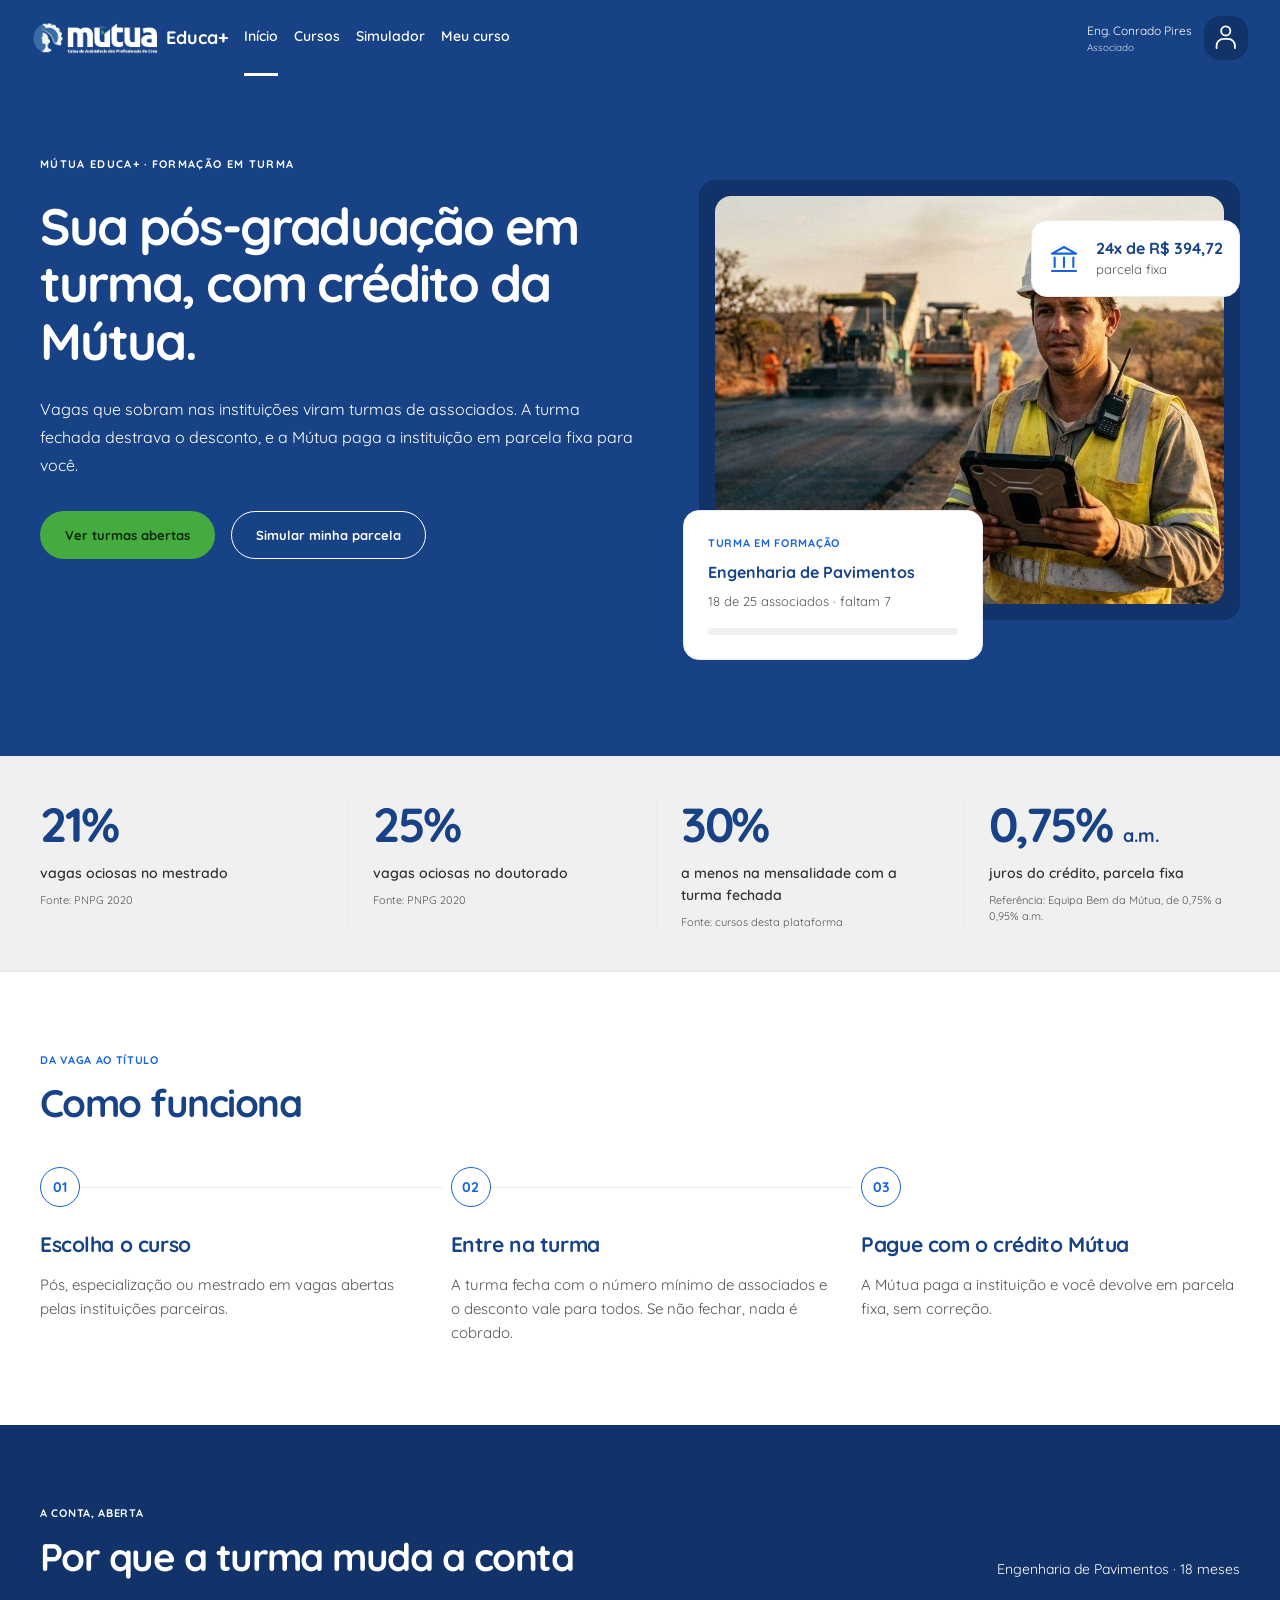
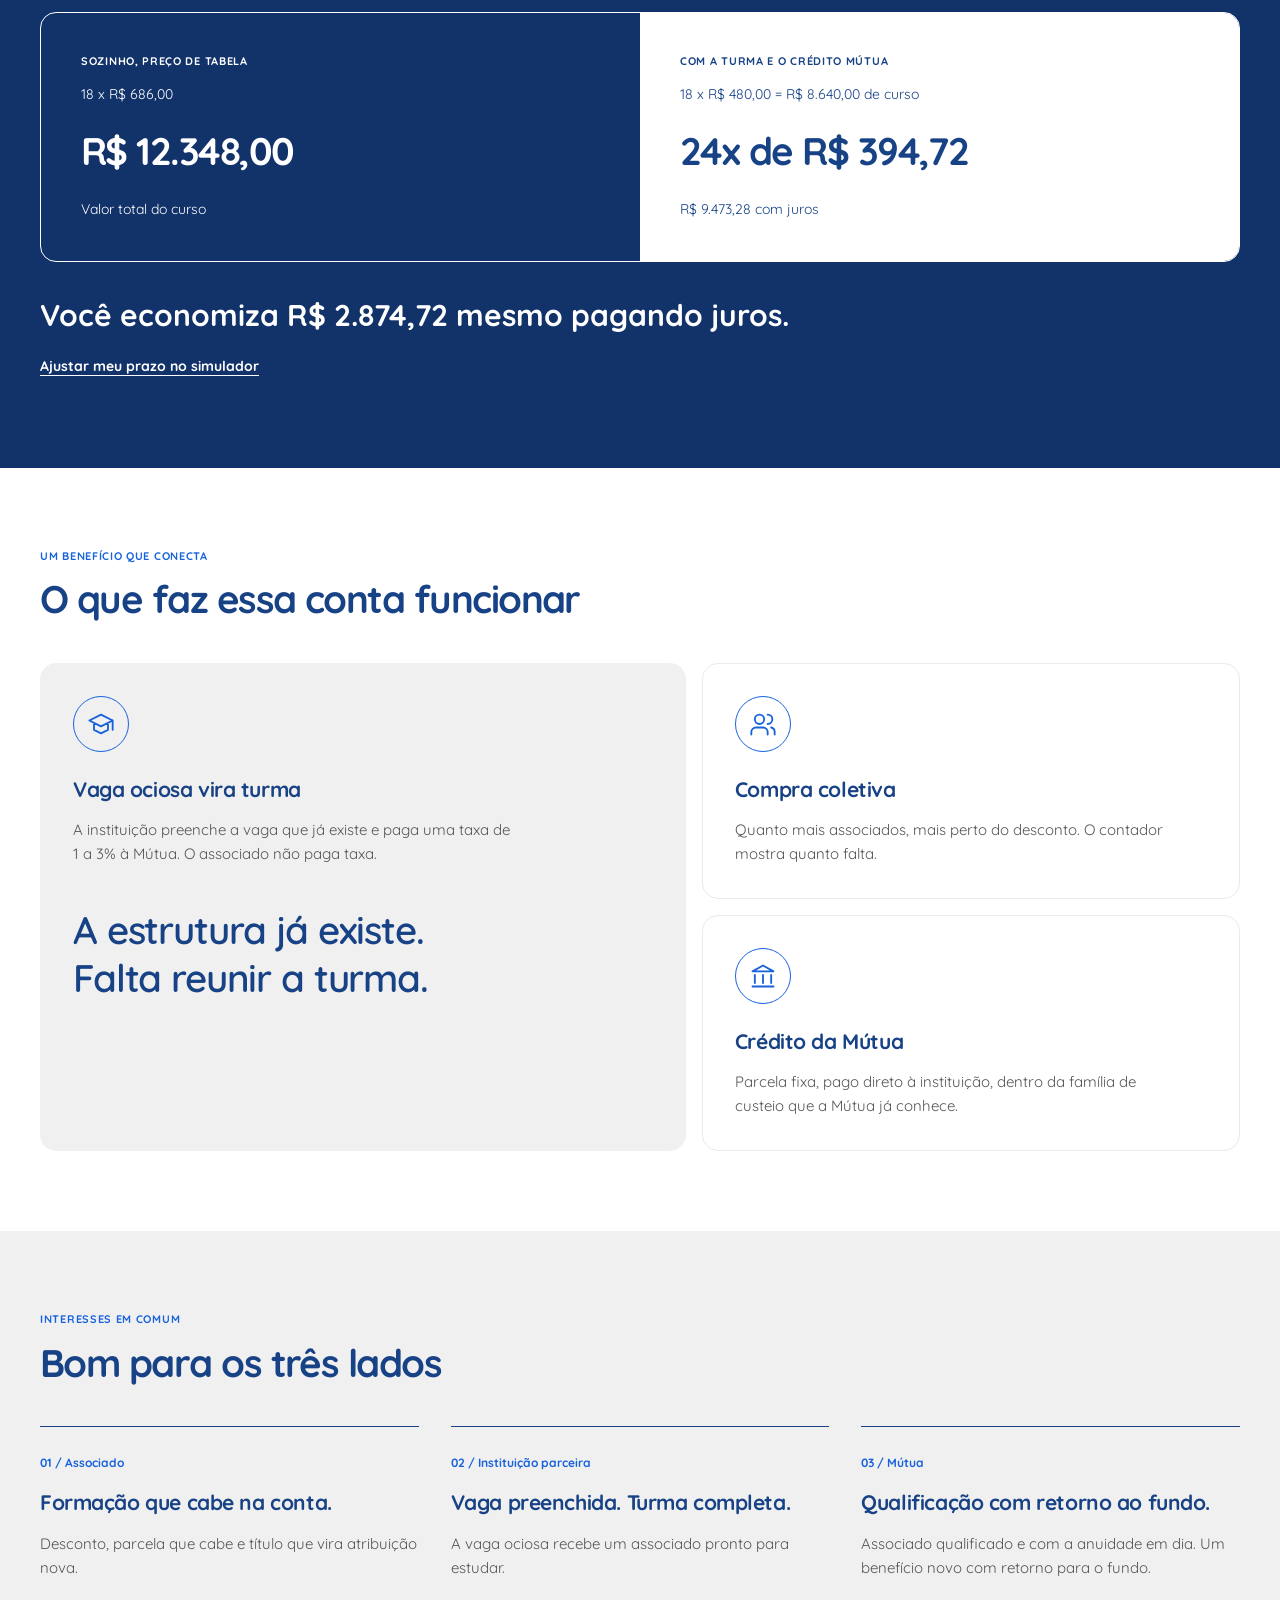
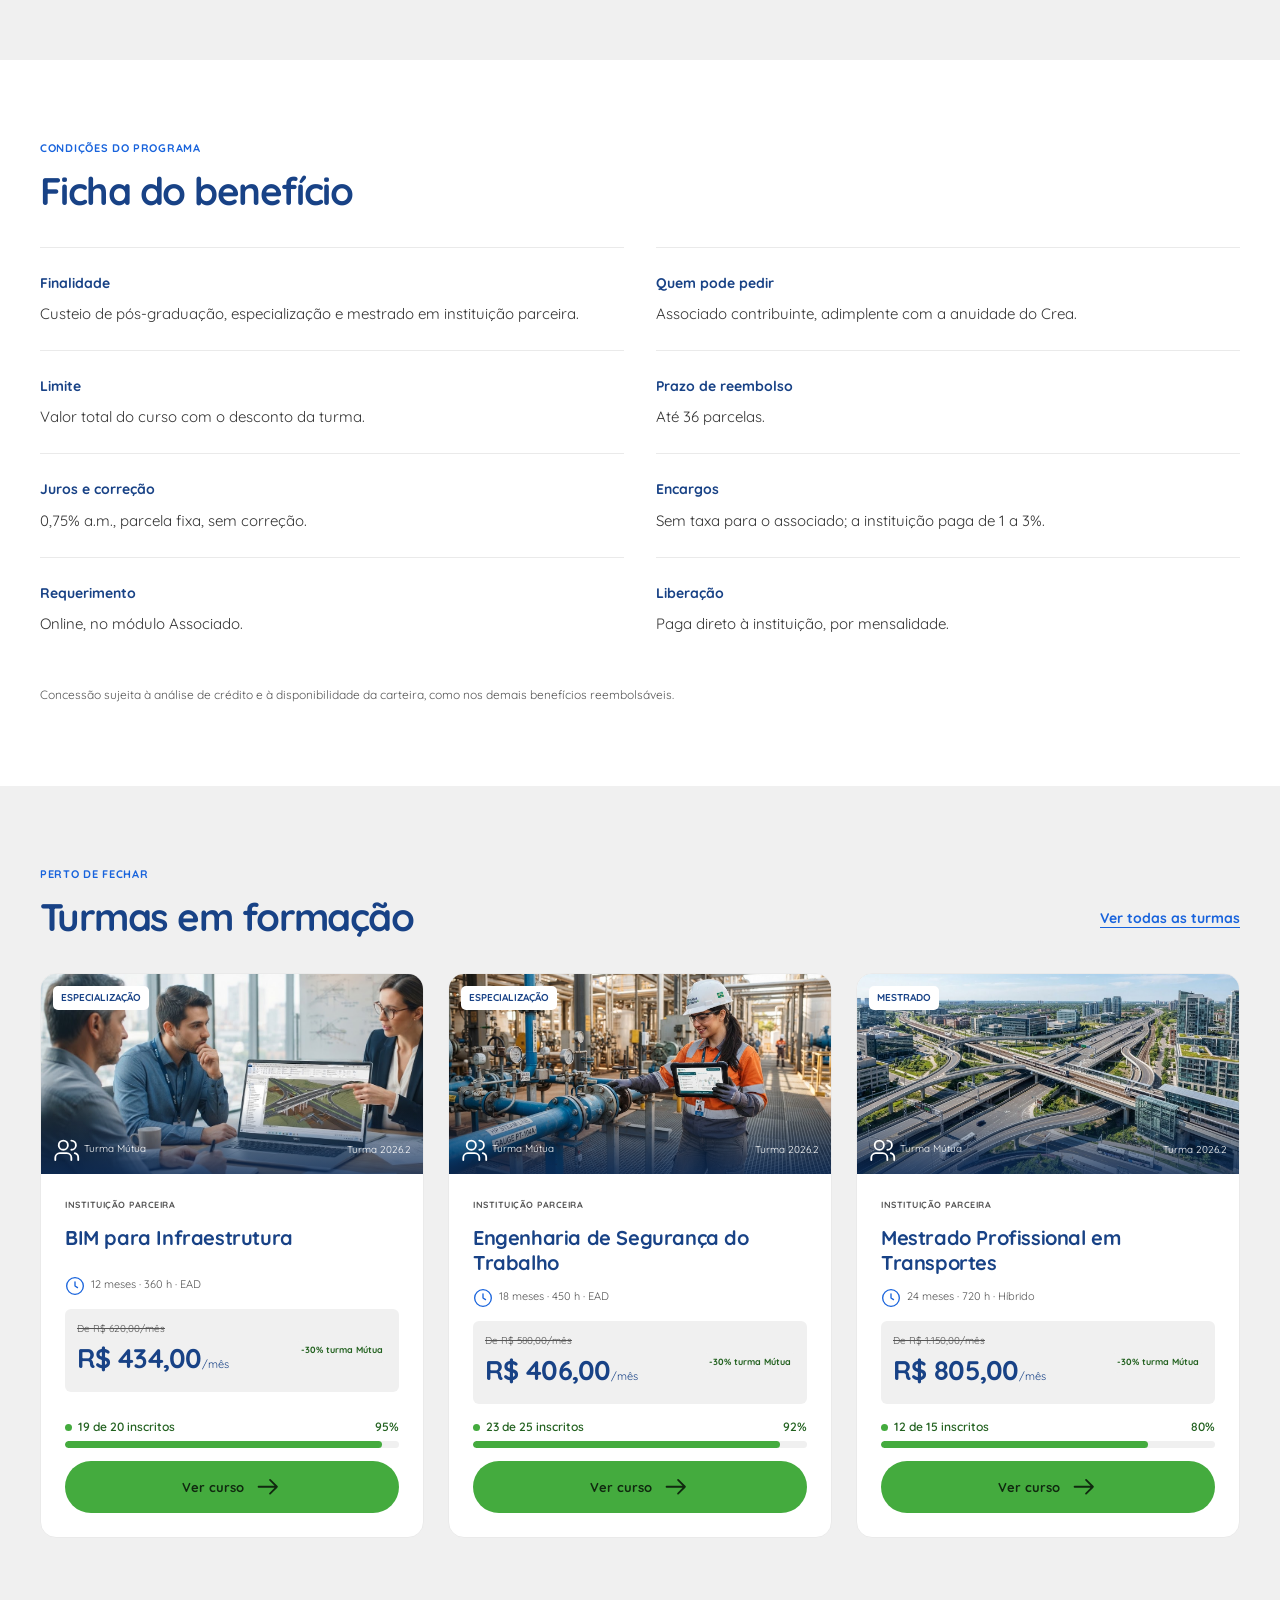
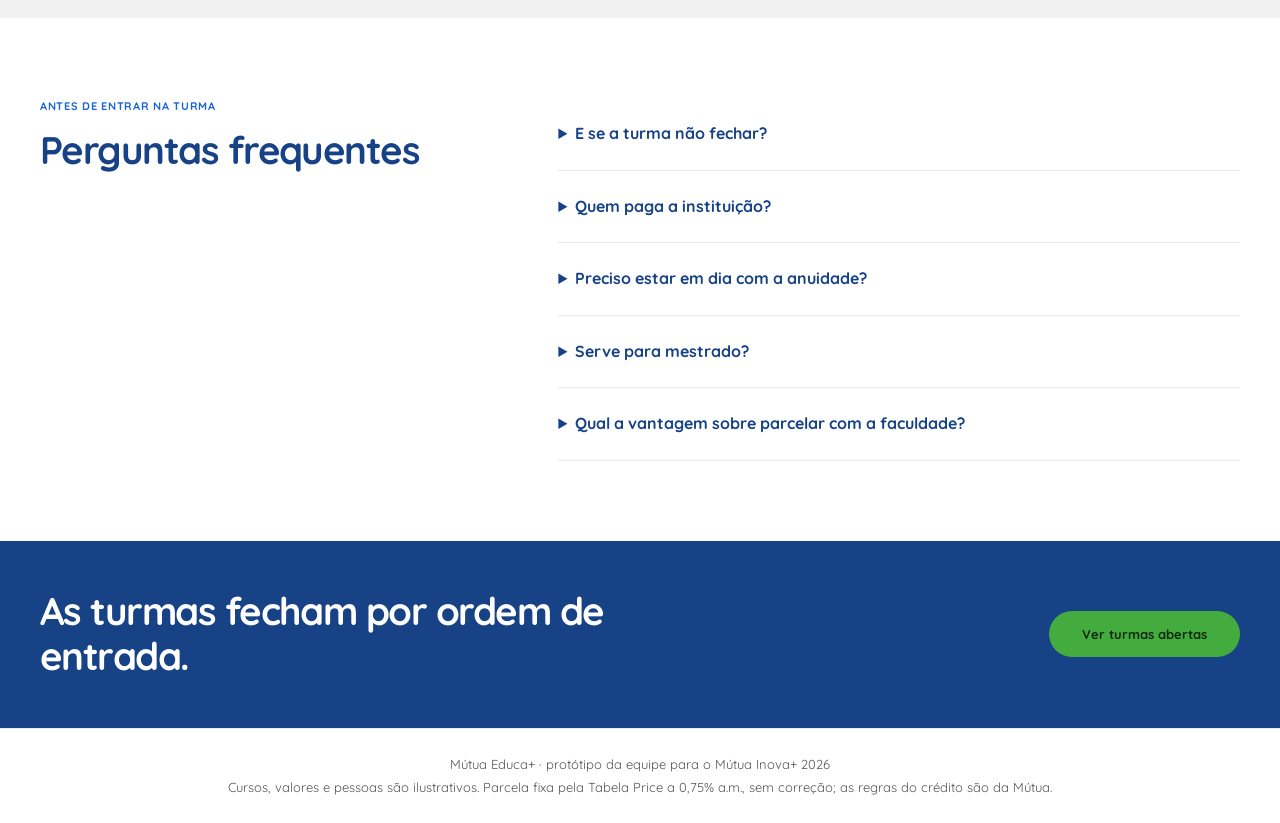
==== commit ca6c056a: "Landing page do programa; vitrine em cursos.html; identidade visual da Mútua" ====
--- a/index.html
+++ b/index.html
@@ -1,5 +1,18 @@
 <!doctype html>
-<html lang="pt-BR"><head><link rel="icon" href="assets/img/favicon.svg" type="image/svg+xml"><meta charset="utf-8"><meta name="viewport" content="width=device-width,initial-scale=1"><meta name="theme-color" content="#114287"><meta name="description" content="Mútua Educa+: cursos com desconto de turma, simulação de crédito e acompanhamento educacional."><title>Cursos · Mútua Educa+</title><link rel="preconnect" href="https://fonts.googleapis.com"><link rel="preconnect" href="https://fonts.gstatic.com" crossorigin><link href="https://fonts.googleapis.com/css2?family=Inter:wght@400;500;600;700;800&family=Material+Symbols+Outlined&display=swap" rel="stylesheet"><link rel="stylesheet" href="assets/css/app.css"><script defer src="assets/js/data.js"></script><script defer src="assets/js/app.js"></script></head><body data-page="catalog"><a class="skip" href="#main">Ir para o conteúdo</a><header id="header"></header><main id="main" class="container" tabindex="-1"></main><footer>
+<html lang="pt-BR"><head><link rel="icon" href="assets/img/favicon.svg" type="image/svg+xml"><meta charset="utf-8"><meta name="viewport" content="width=device-width,initial-scale=1"><meta name="theme-color" content="#184286"><meta name="description" content="Mútua Educa+: cursos com desconto de turma, simulação de crédito e acompanhamento educacional."><title>Início · Mútua Educa+</title><link rel="preconnect" href="https://fonts.googleapis.com"><link rel="preconnect" href="https://fonts.gstatic.com" crossorigin><link href="https://fonts.googleapis.com/css2?family=Quicksand:wght@400;500;600;700&display=swap" rel="stylesheet"><link rel="stylesheet" href="assets/css/app.css"><script defer src="assets/js/data.js"></script><script defer src="assets/js/app.js"></script></head><body data-page="home"><a class="skip" href="#main">Ir para o conteúdo</a><header id="header"></header><main id="main" class="landing" tabindex="-1">
+<section class="landing-hero"><div class="container hero-layout"><div class="hero-copy"><p class="eyebrow">Mútua Educa+ · Formação em turma</p><h1>Sua pós-graduação em turma, com crédito da Mútua.</h1><p class="hero-description">Vagas que sobram nas instituições viram turmas de associados. A turma fechada destrava o desconto, e a Mútua paga a instituição em parcela fixa para você.</p><div class="hero-actions"><a class="button" href="cursos.html">Ver turmas abertas</a><a class="button outline" href="simulador.html?c=pavimentos">Simular minha parcela</a></div></div><div class="hero-visual"><img src="assets/img/aluno-pavimento.jpg" width="1376" height="768" fetchpriority="high" alt="Engenheiro em uma obra de pavimentação"><div class="float-card float-enrollment" id="hero-enrollment"></div><div class="float-card float-payment" id="hero-payment"></div></div></div></section>
+<section class="numbers-band" aria-label="Vagas e condições"><div class="container numbers-grid">
+<div><strong class="number-reveal">21%</strong><p>vagas ociosas no mestrado</p><small>Fonte: PNPG 2020</small></div><div><strong class="number-reveal">25%</strong><p>vagas ociosas no doutorado</p><small>Fonte: PNPG 2020</small></div><div><strong class="number-reveal">30%</strong><p>a menos na mensalidade com a turma fechada</p><small>Fonte: cursos desta plataforma</small></div><div><strong class="number-reveal">0,75% <span>a.m.</span></strong><p>juros do crédito, parcela fixa</p><small>Referência: Equipa Bem da Mútua, de 0,75% a 0,95% a.m.</small></div>
+</div></section>
+<section class="landing-section container" aria-labelledby="how-title"><p class="eyebrow">Da vaga ao título</p><h2 id="how-title">Como funciona</h2><ol class="how-steps"><li><span>01</span><h3>Escolha o curso</h3><p>Pós, especialização ou mestrado em vagas abertas pelas instituições parceiras.</p></li><li><span>02</span><h3>Entre na turma</h3><p>A turma fecha com o número mínimo de associados e o desconto vale para todos. Se não fechar, nada é cobrado.</p></li><li><span>03</span><h3>Pague com o crédito Mútua</h3><p>A Mútua paga a instituição e você devolve em parcela fixa, sem correção.</p></li></ol></section>
+<section class="comparison-section"><div class="container landing-section"><div class="section-heading"><div><p class="eyebrow">A conta, aberta</p><h2>Por que a turma muda a conta</h2></div><p id="comparison-course"></p></div><div class="comparison-grid" id="comparison"></div><p class="saving" id="saving"></p><a class="inline-link" href="simulador.html?c=pavimentos">Ajustar meu prazo no simulador</a></div></section>
+<section class="landing-section container"><p class="eyebrow">Um benefício que conecta</p><h2>O que faz essa conta funcionar</h2><div class="difference-grid"><article class="difference-lead"><span class="line-icon" data-icon="school"></span><h3>Vaga ociosa vira turma</h3><p>A instituição preenche a vaga que já existe e paga uma taxa de 1 a 3% à Mútua. O associado não paga taxa.</p><span class="difference-note">A estrutura já existe.<br>Falta reunir a turma.</span></article><article><span class="line-icon" data-icon="groups"></span><h3>Compra coletiva</h3><p>Quanto mais associados, mais perto do desconto. O contador mostra quanto falta.</p></article><article><span class="line-icon" data-icon="account_balance"></span><h3>Crédito da Mútua</h3><p>Parcela fixa, pago direto à instituição, dentro da família de custeio que a Mútua já conhece.</p></article></div></section>
+<section class="benefits-section"><div class="container landing-section"><p class="eyebrow">Interesses em comum</p><h2>Bom para os três lados</h2><div class="stakeholders"><article><span>01 / Associado</span><h3>Formação que cabe na conta.</h3><p>Desconto, parcela que cabe e título que vira atribuição nova.</p></article><article><span>02 / Instituição parceira</span><h3>Vaga preenchida. Turma completa.</h3><p>A vaga ociosa recebe um associado pronto para estudar.</p></article><article><span>03 / Mútua</span><h3>Qualificação com retorno ao fundo.</h3><p>Associado qualificado e com a anuidade em dia. Um benefício novo com retorno para o fundo.</p></article></div></div></section>
+<section class="landing-section container benefit-sheet"><div><p class="eyebrow">Condições do programa</p><h2>Ficha do benefício</h2></div><dl><div><dt>Finalidade</dt><dd>Custeio de pós-graduação, especialização e mestrado em instituição parceira.</dd></div><div><dt>Quem pode pedir</dt><dd>Associado contribuinte, adimplente com a anuidade do Crea.</dd></div><div><dt>Limite</dt><dd>Valor total do curso com o desconto da turma.</dd></div><div><dt>Prazo de reembolso</dt><dd>Até 36 parcelas.</dd></div><div><dt>Juros e correção</dt><dd>0,75% a.m., parcela fixa, sem correção.</dd></div><div><dt>Encargos</dt><dd>Sem taxa para o associado; a instituição paga de 1 a 3%.</dd></div><div><dt>Requerimento</dt><dd>Online, no módulo Associado.</dd></div><div><dt>Liberação</dt><dd>Paga direto à instituição, por mensalidade.</dd></div></dl><p class="sheet-note">Concessão sujeita à análise de crédito e à disponibilidade da carteira, como nos demais benefícios reembolsáveis.</p></section>
+<section class="formation-section"><div class="container landing-section"><div class="section-heading"><div><p class="eyebrow">Perto de fechar</p><h2>Turmas em formação</h2></div><a class="inline-link" href="cursos.html">Ver todas as turmas</a></div><div class="course-grid" id="formation-courses"></div></div></section>
+<section class="landing-section container landing-faq"><div><p class="eyebrow">Antes de entrar na turma</p><h2>Perguntas frequentes</h2></div><div class="faq"><details><summary>E se a turma não fechar?</summary><p>A reserva é liberada e nada é cobrado.</p></details><details><summary>Quem paga a instituição?</summary><p>A Mútua, direto, por mensalidade.</p></details><details><summary>Preciso estar em dia com a anuidade?</summary><p>Sim, como nos demais benefícios reembolsáveis.</p></details><details><summary>Serve para mestrado?</summary><p>Sim, mestrado profissional. Para mestrado acadêmico estudamos a Bolsa-Ponte, com reembolso depois da defesa.</p></details><details><summary>Qual a vantagem sobre parcelar com a faculdade?</summary><p>O desconto da turma é maior que os juros. Veja o comparativo.</p></details></div></section>
+<section class="final-cta"><div class="container"><h2>As turmas fecham por ordem de entrada.</h2><a class="button" href="cursos.html">Ver turmas abertas</a></div></section>
+</main><footer>
 <p>Mútua Educa+ · protótipo da equipe para o Mútua Inova+ 2026</p>
 <p>Cursos, valores e pessoas são ilustrativos. Parcela fixa pela Tabela Price a 0,75% a.m., sem correção; as regras do crédito são da Mútua.</p>
-</footer><nav id="mobile-nav" aria-label="Navegação móvel"></nav><dialog id="modal" aria-labelledby="modal-title"><button class="modal-close icon-button" aria-label="Fechar modal">×</button><span class="modal-icon material-symbols-outlined" aria-hidden="true">info</span><h2 id="modal-title"></h2><p id="modal-text"></p><a id="modal-link" class="button" href="meu-curso.html">Ver como fica o acompanhamento <span class="material-symbols-outlined" aria-hidden="true">arrow_forward</span></a><button class="button secondary modal-dismiss">Voltar à página</button></dialog><noscript><p class="container">Ative o JavaScript para explorar os cursos e simular o crédito da plataforma.</p></noscript></body></html>+</footer><nav id="mobile-nav" aria-label="Navegação móvel"></nav><dialog id="modal" aria-labelledby="modal-title"><button class="modal-close icon-button" aria-label="Fechar modal">×</button><svg class="modal-icon" width="48" height="48" viewBox="0 0 24 24" fill="none" stroke="currentColor" stroke-width="1.5" aria-hidden="true"><circle cx="12" cy="12" r="9"/><path d="M12 11v6m0-10v2"/></svg><h2 id="modal-title"></h2><p id="modal-text"></p><a id="modal-link" class="button" href="meu-curso.html">Ver como fica o acompanhamento</a><button class="button secondary modal-dismiss">Voltar à página</button></dialog><noscript><p class="container">Ative o JavaScript para explorar os cursos e simular o crédito da plataforma.</p></noscript></body></html>
--- a/assets/css/app.css
+++ b/assets/css/app.css
@@ -1 +1,66 @@
-:root{--blue:#114287;--medium:#396DA8;--green:#41AC3E;--green-text:#267124;--bg:#F4F6FA;--white:#fff;--text:#1B2333;--muted:#586578;--line:#e2e8f2;--soft:#edf2fc;--green-soft:#edf7ec;--radius:12px;--shadow:0 3px 16px #17345b08;--space:24px;--motion:200ms;--footer-text:#5B6578;--footer-font-size:13px;--mobile-nav-height:71px;--font:'Inter',system-ui,sans-serif}*{box-sizing:border-box}body{margin:0;background:var(--bg);color:var(--text);font:400 14px/1.6 var(--font)}a{color:var(--medium);text-decoration:none}button,input{font:inherit}button,a,input,summary{-webkit-tap-highlight-color:transparent}button,a,summary{touch-action:manipulation}button{cursor:pointer}img{max-width:100%;display:block}h1,h2,h3,p{margin:0}h1,h2,h3{line-height:1.25}h1,h2{font-weight:800;text-transform:uppercase;color:var(--blue)}h1{font-size:clamp(26px,3.1vw,40px);letter-spacing:-1.2px}h2{font-size:21px;letter-spacing:-.5px}h3{font-size:16px;font-weight:800;color:var(--blue)}p{color:var(--muted)}:focus-visible{outline:3px solid var(--medium);outline-offset:4px}.skip{position:fixed;left:16px;top:-100px;background:var(--white);padding:12px;z-index:20}.skip:focus{top:12px}.container{width:min(1376px,calc(100% - 32px));margin:auto}#header{background:var(--blue);color:var(--white);box-shadow:var(--shadow)}.header-inner{min-height:76px;display:flex;align-items:center;gap:32px}.brand{min-height:44px;display:flex;align-items:center;gap:9px;color:var(--white);flex-shrink:0;font-size:20px;font-weight:700}.brand img{width:119px;height:35px;object-fit:contain}.desktop-nav{display:none;align-self:stretch;gap:26px}.desktop-nav a{display:flex;align-items:center;color:var(--white);border-bottom:3px solid transparent;font-weight:600}.desktop-nav a[aria-current]{border-color:var(--white)}.account{margin-left:auto;display:flex;align-items:center;gap:12px}.account-text{display:none;font-size:12px;line-height:1.5}.account-text small{display:block;opacity:.8}.icon-button{border:0;min-width:44px;min-height:44px;display:grid;place-items:center;border-radius:var(--radius);background:var(--soft);color:var(--blue);font-size:24px}.account .icon-button{background:#0d3672;color:var(--white)}.material-symbols-outlined{font-size:22px;line-height:1;vertical-align:middle}main{padding-top:24px;padding-bottom:44px}footer{background:var(--white);border-top:1px solid var(--line);padding:24px 20px calc(var(--mobile-nav-height) + env(safe-area-inset-bottom) + 16px);color:var(--footer-text);font-size:var(--footer-font-size);text-align:center}footer p{color:inherit}#mobile-nav{position:fixed;z-index:5;bottom:0;left:0;right:0;background:var(--white);border-top:1px solid var(--line);display:grid;grid-template-columns:repeat(4,1fr);padding:8px 4px calc(8px + env(safe-area-inset-bottom));box-shadow:0 -5px 24px #17345b08}#mobile-nav a,#mobile-nav button{display:flex;flex-direction:column;gap:5px;align-items:center;justify-content:center;min-height:54px;font-size:11px;font-weight:600;color:var(--muted);border:0;background:transparent}#mobile-nav [aria-current]{color:var(--blue);background:var(--soft);border-radius:var(--radius)}.panel{background:var(--white);border:1px solid var(--line);border-radius:var(--radius);padding:20px;box-shadow:var(--shadow)}.eyebrow{font-size:10px;font-weight:800;text-transform:uppercase;letter-spacing:.7px;color:var(--medium);display:flex;gap:6px;align-items:center;margin-bottom:12px}.eyebrow .material-symbols-outlined{font-size:16px}.badge{display:inline-flex;align-items:center;gap:5px;background:var(--soft);color:var(--blue);font-size:10px;font-weight:700;line-height:1.4;padding:5px 8px;border-radius:5px}.badge.green{background:var(--green-soft);color:var(--green-text)}.hero{background:linear-gradient(110deg,var(--white) 65%,var(--soft));padding:25px 20px;margin-bottom:28px}.hero h1{max-width:850px}.hero p{margin:14px 0 24px;max-width:800px}.search{display:flex;align-items:center;gap:10px;border:2px solid var(--line);border-radius:7px;padding:4px 4px 4px 12px;background:var(--white)}.search input{width:100%;min-width:0;border:0;background:transparent;min-height:44px;outline-offset:0}.search .button{width:auto;flex-shrink:0}.button{display:inline-flex;justify-content:center;align-items:center;gap:10px;min-height:46px;border:1px solid transparent;border-radius:6px;padding:11px 16px;background:var(--blue);color:var(--white);font-weight:700;font-size:13px;line-height:1.4;text-align:center;transition:background var(--motion),transform var(--motion),box-shadow var(--motion);width:100%}.button:hover{background:var(--medium);box-shadow:0 4px 12px #11428722;transform:translateY(-1px)}.button.secondary{background:var(--soft);color:var(--blue);border-color:var(--line)}.button.secondary:hover{background:var(--line)}.chips{display:flex;gap:7px;flex-wrap:wrap;margin-top:18px}.chip{background:var(--white);color:var(--text);border:1px solid var(--line);padding:10px 12px;border-radius:6px;min-height:44px;font-size:11px;font-weight:600;transition:background var(--motion),color var(--motion)}.chip[aria-pressed=true]{background:var(--blue);border-color:var(--blue);color:var(--white)}.catalog-layout,.split,.dashboard-grid{display:grid;gap:24px}.section-line{display:flex;justify-content:space-between;align-items:center;gap:12px;background:var(--white);border-radius:var(--radius);padding:16px;margin-bottom:18px}.section-line h2{font-size:12px;letter-spacing:0}.section-line span{font-size:11px;color:var(--muted)}.dot{display:inline-block;width:7px;height:7px;background:var(--green);border-radius:50%;margin-right:6px}.course-grid{display:grid;gap:18px}.course-card{background:var(--white);border:1px solid var(--line);border-radius:var(--radius);overflow:hidden;display:flex;flex-direction:column;box-shadow:var(--shadow);transition:transform var(--motion),box-shadow var(--motion)}.course-card:hover{transform:translateY(-3px);box-shadow:0 8px 24px #17345b12}.course-photo{position:relative}.course-photo img{width:100%;height:180px;object-fit:cover}.course-photo>.badge{position:absolute;top:12px;left:12px;background:var(--white)}.photo-bottom{position:absolute;bottom:0;left:0;right:0;padding:30px 12px 10px;background:linear-gradient(transparent,#0b2b59cc);display:flex;justify-content:space-between;align-items:center;color:var(--white);font-size:10px}.course-content{padding:17px;display:flex;flex-direction:column;gap:13px;flex:1}.partner{font-size:9px;color:var(--muted);font-weight:700;letter-spacing:.5px;text-transform:uppercase}.course-content h3{text-transform:uppercase;font-size:15px;min-height:38px}.meta{font-size:11px;color:var(--muted);display:flex;gap:6px;align-items:flex-start}.meta .material-symbols-outlined{font-size:16px;color:var(--medium)}.price-box{background:var(--soft);padding:12px;border-radius:6px;display:flex;align-items:center;justify-content:space-between;gap:6px}.price-box del{font-size:10px;color:var(--muted);display:block}.price{color:var(--blue);font-size:22px;font-weight:800;letter-spacing:-.7px}.price small{font-size:11px;font-weight:400;letter-spacing:0}.price-box .badge{font-size:9px;padding:4px}.enrollment{margin-top:auto;font-size:10px;color:var(--green-text);font-weight:600}.enrollment-row{display:flex;justify-content:space-between;gap:8px;margin-bottom:5px}.track{height:7px;overflow:hidden;background:var(--soft);border-radius:20px}.track>span{display:block;height:100%;background:var(--green);border-radius:20px}.track.blue>span{background:var(--medium)}.sidebar{display:flex;flex-direction:column;gap:20px}.mini{border-top:3px solid var(--blue)}.mini h2{font-size:19px;text-transform:none}.mini p{font-size:12px;margin:8px 0 18px}.rate-box{background:var(--soft);padding:16px;border-radius:6px;margin:20px 0}.rate-box strong{color:var(--blue);font-size:27px}.rate-box small{font-size:11px;color:var(--blue)}.field-label{display:flex;justify-content:space-between;align-items:center;gap:10px;font-size:11px;font-weight:600;color:var(--muted);margin-bottom:12px}.field-label output{color:var(--blue);font-weight:800;font-size:16px}input[type=range]{width:100%;height:44px;accent-color:var(--blue);cursor:pointer}.range-labels{display:flex;justify-content:space-between;font-size:10px;color:var(--muted)}.term-row{display:grid;grid-template-columns:repeat(3,minmax(0,1fr));gap:7px;margin:12px 0}.term{border:1px solid var(--line);border-radius:6px;min-height:44px;background:var(--soft);color:var(--blue);font-weight:700;transition:background var(--motion),color var(--motion)}.term[aria-pressed=true]{background:var(--blue);color:var(--white);border-color:var(--blue)}.estimate{text-align:center;padding:16px;background:var(--soft);border-radius:6px;margin:16px 0}.estimate p{margin:0;font-size:11px}.estimate strong{font-size:24px;color:var(--blue);display:block;letter-spacing:-.8px}.disclaimer{font-size:11px;color:var(--muted);line-height:1.7;margin-top:16px}.faq h2{font-size:17px;margin-bottom:14px}.faq details{border-bottom:1px solid var(--line);padding:7px 0}.faq summary{font-size:12px;min-height:44px;cursor:pointer;color:var(--blue);font-weight:600;padding:10px 0}.faq details p{font-size:12px;padding-bottom:12px}.empty{text-align:center;padding:40px 20px;grid-column:1/-1}.empty h3{margin:12px 0}.empty .button{width:auto;margin-top:16px}.accompany{margin-top:32px;padding:24px}.accompany>p{margin-top:12px}.steps{display:grid;gap:20px;margin:28px 0}.step-icon{background:var(--soft);color:var(--blue);width:44px;height:44px;border-radius:var(--radius);display:grid;place-items:center;margin-bottom:10px}.steps h3{font-size:13px;margin-bottom:6px}.steps p{font-size:12px}.accompany>.button{width:auto}.back{display:inline-flex;align-items:center;gap:6px;min-height:44px;font-weight:600;font-size:12px;margin-bottom:10px}.page-heading{margin-bottom:24px}.page-heading p{margin-top:12px}.course-banner{width:100%;height:240px;object-fit:cover;border-radius:var(--radius);margin-bottom:24px}.course-title .badge{margin-bottom:12px}.course-title h1{font-size:clamp(26px,3vw,36px);margin:12px 0}.details-meta{display:flex;flex-wrap:wrap;gap:12px;font-size:12px;color:var(--muted);margin:18px 0}.stack{display:flex;flex-direction:column;gap:24px;min-width:0}.module-list{list-style:none;margin:18px 0 0;padding:0;counter-reset:modules}.module-list li{counter-increment:modules;display:flex;align-items:center;gap:12px;padding:14px 0;border-bottom:1px solid var(--line);font-size:13px}.module-list li:before{content:counter(modules,decimal-leading-zero);color:var(--medium);font-weight:800;background:var(--soft);padding:6px 8px;border-radius:6px}.offer .price{font-size:34px}.offer>del{font-size:13px;color:var(--muted)}.offer h2{margin-bottom:18px}.offer p{font-size:12px;margin:12px 0}.offer .button{margin-top:12px}.offer .enrollment{margin-top:22px}.payment-options{display:grid;gap:14px;margin-top:18px}.payment-option{background:var(--soft);border-radius:8px;padding:18px}.payment-option p{font-size:12px;margin-top:6px}.course-summary{display:grid;gap:20px;margin-bottom:24px;align-items:center}.course-summary h2{margin:12px 0}.total-course{background:var(--soft);border-radius:8px;padding:20px}.total-course strong{display:block;color:var(--blue);font-size:25px}.sim-amount{background:var(--soft);border-radius:6px;padding:16px;margin:18px 0 8px;display:flex;flex-wrap:wrap;align-items:center;justify-content:space-between;gap:8px}.sim-amount output{font-size:32px;color:var(--blue);font-weight:800;letter-spacing:-1px}.quick-actions{display:flex;gap:8px;margin-top:18px}.quick-actions button{flex:1;font-size:11px;padding:10px}.large-terms{margin-top:22px;grid-template-columns:minmax(0,1fr)}.large-terms .term{padding:14px 7px;text-align:left;font-size:11px;min-height:110px}.large-terms strong{display:block;font-size:16px;margin-top:8px;overflow-wrap:anywhere}.large-terms [data-term-price]{display:block}.large-terms small{font-size:10px;font-weight:400}.summary-list{margin:22px 0}.summary-row{display:flex;justify-content:space-between;gap:12px;padding:13px 10px;font-size:12px}.summary-row:nth-child(odd){background:var(--soft);border-radius:4px}.summary-row strong{color:var(--blue)}.summary-row.big strong{font-size:21px}.total-box{background:var(--soft);padding:20px;border-radius:8px;margin-bottom:22px}.total-box strong{display:block;color:var(--blue);font-size:24px;margin:6px 0}.total-box p{font-size:11px}.capital-labels{display:flex;justify-content:space-between;font-size:10px;color:var(--medium);margin-bottom:7px}.capital-track{height:10px;background:var(--medium);border-radius:20px;overflow:hidden;margin-bottom:24px}.capital-track span{display:block;height:100%;background:var(--blue)}.welcome{display:flex;justify-content:space-between;gap:12px;align-items:center;margin-bottom:18px}.welcome p{font-weight:600;color:var(--text);font-size:15px}.dashboard-heading{margin-bottom:24px}.dashboard-heading h1{font-size:clamp(25px,3vw,34px)}.dashboard-heading>p{font-size:12px;margin-top:12px}.student-photo{position:relative;overflow:hidden;border-radius:var(--radius)}.student-photo img{width:100%;height:240px;object-fit:cover}.student-photo .photo-bottom{padding:40px 18px 18px}.student-photo .badge{font-size:11px;background:var(--blue);color:var(--white)}.panel-title{display:flex;justify-content:space-between;gap:12px;align-items:center;margin-bottom:20px}.panel-title h2{font-size:16px;display:flex;align-items:center;gap:7px}.panel-title>strong{font-size:26px;color:var(--blue)}.progress-details{display:flex;justify-content:space-between;gap:15px;margin-top:16px;font-size:12px}.progress-details small{display:block;text-transform:uppercase;font-size:9px;color:var(--muted);font-weight:700}.progress-details>div:last-child{text-align:right}.next-class{border-left:5px solid var(--blue)}.next-class h3{font-size:20px;text-transform:uppercase;margin:12px 0}.next-class p{font-size:12px;margin:14px 0}.credit-details{display:flex;justify-content:space-between;align-items:center;gap:12px;background:var(--soft);border-radius:8px;padding:16px;margin-bottom:12px}.credit-details small{display:block;text-transform:uppercase;font-size:9px;color:var(--muted);font-weight:600}.credit-details strong{font-size:24px;color:var(--blue)}.credit-details>div:last-child{text-align:right}.credit-details>div:last-child strong{font-size:14px}.text-button{border:0;background:transparent;color:var(--medium);display:flex;align-items:center;justify-content:space-between;gap:10px;width:100%;min-height:44px;text-align:left;font-weight:600}.approval{display:flex;align-items:center;gap:18px}.approval .step-icon{background:var(--green-soft);color:var(--green-text);flex-shrink:0;margin:0;width:52px;height:52px}.approval h2{font-size:13px;color:var(--green-text);margin-bottom:6px}.approval p{font-size:12px}.approval strong{font-size:24px;color:var(--blue)}.journey{list-style:none;margin:24px 0 0;padding:0}.journey li{position:relative;display:flex;gap:14px;padding-bottom:26px}.journey li:last-child{padding-bottom:0}.journey li:not(:last-child):before{content:'';position:absolute;left:17px;top:35px;bottom:0;width:2px;background:var(--line)}.journey .stage{width:36px;height:36px;background:var(--soft);border-radius:50%;display:grid;place-items:center;color:var(--medium);flex-shrink:0;font-weight:700}.journey .done .stage{background:var(--green);color:var(--white)}.journey .current .stage{background:var(--blue);color:var(--white)}.journey h3{font-size:12px;text-transform:uppercase;margin-bottom:5px}.journey p{font-size:11px}.journey .badge{margin-top:8px;font-size:9px}.support{display:flex;align-items:center;gap:12px}.support p{font-size:12px}.support .button{width:auto;margin-left:auto}.support h3{font-size:13px}dialog{border:1px solid var(--line);border-radius:var(--radius);padding:32px 24px;width:min(460px,calc(100% - 32px));color:var(--text);background:var(--white);box-shadow:0 20px 80px #0a224a33}dialog::backdrop{background:#0b224a99;backdrop-filter:blur(3px)}dialog[open]{animation:modal-in var(--motion) ease-out}.modal-close{position:absolute;right:10px;top:10px}.modal-icon{background:var(--soft);color:var(--blue);padding:12px;border-radius:50%;margin-bottom:18px;font-size:28px}dialog h2{font-size:22px;margin:10px 0 16px}dialog p{font-size:13px;margin-bottom:24px}dialog .button{margin-top:10px}body:has(dialog[open]){overflow:hidden}@keyframes modal-in{from{opacity:0;transform:translateY(12px)}to{opacity:1;transform:translateY(0)}}[hidden]{display:none!important}@media(min-width:540px){.course-grid{grid-template-columns:repeat(2,minmax(0,1fr))}.steps{grid-template-columns:repeat(2,minmax(0,1fr))}.payment-options{grid-template-columns:repeat(2,minmax(0,1fr))}.panel{padding:24px}.hero{padding:32px}.student-photo img{height:300px}}@media(min-width:768px){.container{width:calc(100% - 48px)}.desktop-nav{display:flex}.account-text{display:block}.brand img{width:125px}.brand{font-size:18px}.header-inner{gap:26px}.desktop-nav{gap:20px;font-size:13px}#mobile-nav{display:none}footer{padding:24px}main{padding-top:32px}.hero{padding:38px}.hero h1{max-width:900px}.course-summary{grid-template-columns:1.35fr 1fr}.split{grid-template-columns:minmax(0,1.2fr) minmax(0,1fr);align-items:start}.dashboard-grid{grid-template-columns:repeat(2,minmax(0,1fr));align-items:start}.dashboard-heading{padding:28px}.steps{grid-template-columns:repeat(4,minmax(0,1fr))}.course-banner{height:340px}.large-terms strong{font-size:18px}.panel-title h2{font-size:17px}}@media(min-width:1100px){.large-terms{grid-template-columns:repeat(3,minmax(0,1fr))}.container{width:min(1376px,calc(100% - 64px))}.catalog-layout{grid-template-columns:minmax(0,2.15fr) minmax(300px,1fr)}.course-grid{grid-template-columns:repeat(3,minmax(0,1fr))}.course-photo img{height:150px}.hero{padding:40px}.hero h1{font-size:40px}.header-inner{gap:40px}.desktop-nav{gap:28px;font-size:14px}.account-text{font-size:12px}.course-content{padding:16px}.dashboard-grid{grid-template-columns:minmax(0,1.15fr) minmax(0,1fr)}.dashboard-heading h1{max-width:800px}.student-photo img{height:320px}.simulator-layout{grid-template-columns:minmax(0,1.2fr) minmax(0,1fr)}.simulator-summary{position:sticky;top:24px}.accompany{padding:32px}}@media(prefers-reduced-motion:reduce){*,*:before,*:after{animation:none!important;transition:none!important;scroll-behavior:auto!important}}
+:root{--blue:#184286;--navy-dark:#12326A;--medium:#1863DC;--green:#44AB3E;--green-text:#22611F;--action-text:#10290F;--bg:#F0F0F0;--white:#fff;--text:#333333;--muted:#555555;--line:#EAEAEA;--soft:#F0F0F0;--green-soft:#F0F0F0;--radius:16px;--pill:50px;--shadow:none;--space:24px;--s1:8px;--s2:16px;--s3:24px;--s4:32px;--s5:40px;--s6:48px;--s8:64px;--s10:80px;--s12:96px;--motion:200ms;--motion-reveal:700ms;--footer-text:#555555;--footer-font-size:13px;--mobile-nav-height:80px;--font:'Quicksand',system-ui,sans-serif}*{box-sizing:border-box}body{margin:0;background:var(--bg);color:var(--text);font:400 14px/1.6 var(--font)}a{color:var(--medium);text-decoration:none}button,input{font:inherit}button,a,input,summary{-webkit-tap-highlight-color:transparent}button,a,summary{touch-action:manipulation}button{cursor:pointer}img{max-width:100%;display:block}h1,h2,h3,p{margin:0}h1,h2,h3{line-height:1.25}h1,h2{font-weight:700;text-transform:uppercase;color:var(--blue)}h1{font-size:clamp(26px,3.1vw,40px);letter-spacing:-1.2px}h2{font-size:21px;letter-spacing:-.5px}h3{font-size:16px;font-weight:700;color:var(--blue)}p{color:var(--muted)}:focus-visible{outline:3px solid var(--medium);outline-offset:4px}.skip{position:fixed;left:16px;top:-100px;background:var(--white);padding:12px;z-index:20}.skip:focus{top:12px}.container{width:min(1376px,calc(100% - 32px));margin:auto}#header{background:var(--blue);color:var(--white);box-shadow:var(--shadow)}.header-inner{min-height:76px;display:flex;align-items:center;gap:32px}.brand{min-height:44px;display:flex;align-items:center;gap:9px;color:var(--white);flex-shrink:0;font-size:20px;font-weight:700}.brand img{width:119px;height:35px;object-fit:contain}.desktop-nav{display:none;align-self:stretch;gap:26px}.desktop-nav a{display:flex;align-items:center;color:var(--white);border-bottom:3px solid transparent;font-weight:600}.desktop-nav a[aria-current]{border-color:var(--white)}.account{margin-left:auto;display:flex;align-items:center;gap:12px}.account-text{display:none;font-size:12px;line-height:1.5}.account-text small{display:block;opacity:.8}.icon-button{border:0;min-width:44px;min-height:44px;display:grid;place-items:center;border-radius:var(--radius);background:var(--soft);color:var(--blue);font-size:24px}.account .icon-button{background:var(--navy-dark);color:var(--white)}.material-symbols-outlined{font-size:22px;line-height:1;vertical-align:middle}main{padding-top:24px;padding-bottom:44px}footer{background:var(--white);border-top:1px solid var(--line);padding:24px 20px calc(var(--mobile-nav-height) + env(safe-area-inset-bottom) + 16px);color:var(--footer-text);font-size:var(--footer-font-size);text-align:center}footer p{color:inherit}#mobile-nav{position:fixed;z-index:5;bottom:0;left:0;right:0;background:var(--white);border-top:1px solid var(--line);display:grid;grid-template-columns:repeat(4,1fr);padding:8px 4px calc(8px + env(safe-area-inset-bottom));box-shadow:0 -5px 24px #17345b08}#mobile-nav a,#mobile-nav button{display:flex;flex-direction:column;gap:5px;align-items:center;justify-content:center;min-height:54px;font-size:11px;font-weight:600;color:var(--muted);border:0;background:transparent}#mobile-nav [aria-current]{color:var(--blue);background:var(--soft);border-radius:var(--radius)}.panel{background:var(--white);border:1px solid var(--line);border-radius:var(--radius);padding:20px;box-shadow:var(--shadow)}.eyebrow{font-size:10px;font-weight:700;text-transform:uppercase;letter-spacing:.7px;color:var(--medium);display:flex;gap:6px;align-items:center;margin-bottom:12px}.eyebrow .material-symbols-outlined{font-size:16px}.badge{display:inline-flex;align-items:center;gap:5px;background:var(--soft);color:var(--blue);font-size:10px;font-weight:700;line-height:1.4;padding:5px 8px;border-radius:5px}.badge.green{background:var(--green-soft);color:var(--green-text)}.hero{background:var(--white);padding:25px 20px;margin-bottom:28px}.hero h1{max-width:850px}.hero p{margin:14px 0 24px;max-width:800px}.search{display:flex;align-items:center;gap:10px;border:2px solid var(--line);border-radius:7px;padding:4px 4px 4px 12px;background:var(--white)}.search input{width:100%;min-width:0;border:0;background:transparent;min-height:44px;outline-offset:0}.search .button{width:auto;flex-shrink:0}.button{display:inline-flex;justify-content:center;align-items:center;gap:10px;min-height:46px;border:1px solid transparent;border-radius:6px;padding:11px 16px;background:var(--blue);color:var(--white);font-weight:700;font-size:13px;line-height:1.4;text-align:center;transition:background var(--motion),transform var(--motion),box-shadow var(--motion);width:100%}.button:hover{background:var(--medium);box-shadow:0 4px 12px #11428722;transform:translateY(-1px)}.button.secondary{background:var(--soft);color:var(--blue);border-color:var(--line)}.button.secondary:hover{background:var(--line)}.chips{display:flex;gap:7px;flex-wrap:wrap;margin-top:18px}.chip{background:var(--white);color:var(--text);border:1px solid var(--line);padding:10px 12px;border-radius:6px;min-height:44px;font-size:11px;font-weight:600;transition:background var(--motion),color var(--motion)}.chip[aria-pressed=true]{background:var(--blue);border-color:var(--blue);color:var(--white)}.catalog-layout,.split,.dashboard-grid{display:grid;gap:24px}.section-line{display:flex;justify-content:space-between;align-items:center;gap:12px;background:var(--white);border-radius:var(--radius);padding:16px;margin-bottom:18px}.section-line h2{font-size:12px;letter-spacing:0}.section-line span{font-size:11px;color:var(--muted)}.dot{display:inline-block;width:7px;height:7px;background:var(--green);border-radius:50%;margin-right:6px}.course-grid{display:grid;gap:18px}.course-card{background:var(--white);border:1px solid var(--line);border-radius:var(--radius);overflow:hidden;display:flex;flex-direction:column;box-shadow:var(--shadow);transition:transform var(--motion),box-shadow var(--motion)}.course-card:hover{transform:translateY(-3px);box-shadow:0 8px 24px #17345b12}.course-photo{position:relative}.course-photo img{width:100%;height:180px;object-fit:cover}.course-photo>.badge{position:absolute;top:12px;left:12px;background:var(--white)}.photo-bottom{position:absolute;bottom:0;left:0;right:0;padding:30px 12px 10px;background:linear-gradient(transparent,#0b2b59cc);display:flex;justify-content:space-between;align-items:center;color:var(--white);font-size:10px}.course-content{padding:17px;display:flex;flex-direction:column;gap:13px;flex:1}.partner{font-size:9px;color:var(--muted);font-weight:700;letter-spacing:.5px;text-transform:uppercase}.course-content h3{text-transform:uppercase;font-size:15px;min-height:38px}.meta{font-size:11px;color:var(--muted);display:flex;gap:6px;align-items:flex-start}.meta .material-symbols-outlined{font-size:16px;color:var(--medium)}.price-box{background:var(--soft);padding:12px;border-radius:6px;display:flex;align-items:center;justify-content:space-between;gap:6px}.price-box del{font-size:10px;color:var(--muted);display:block}.price{color:var(--blue);font-size:22px;font-weight:700;letter-spacing:-.7px}.price small{font-size:11px;font-weight:400;letter-spacing:0}.price-box .badge{font-size:9px;padding:4px}.enrollment{margin-top:auto;font-size:10px;color:var(--green-text);font-weight:600}.enrollment-row{display:flex;justify-content:space-between;gap:8px;margin-bottom:5px}.track{height:7px;overflow:hidden;background:var(--soft);border-radius:20px}.track>span{display:block;height:100%;background:var(--green);border-radius:20px}.track.blue>span{background:var(--medium)}.sidebar{display:flex;flex-direction:column;gap:20px}.mini{border-top:3px solid var(--blue)}.mini h2{font-size:19px;text-transform:none}.mini p{font-size:12px;margin:8px 0 18px}.rate-box{background:var(--soft);padding:16px;border-radius:6px;margin:20px 0}.rate-box strong{color:var(--blue);font-size:27px}.rate-box small{font-size:11px;color:var(--blue)}.field-label{display:flex;justify-content:space-between;align-items:center;gap:10px;font-size:11px;font-weight:600;color:var(--muted);margin-bottom:12px}.field-label output{color:var(--blue);font-weight:700;font-size:16px}input[type=range]{width:100%;height:44px;accent-color:var(--blue);cursor:pointer}.range-labels{display:flex;justify-content:space-between;font-size:10px;color:var(--muted)}.term-row{display:grid;grid-template-columns:repeat(3,minmax(0,1fr));gap:7px;margin:12px 0}.term{border:1px solid var(--line);border-radius:6px;min-height:44px;background:var(--soft);color:var(--blue);font-weight:700;transition:background var(--motion),color var(--motion)}.term[aria-pressed=true]{background:var(--blue);color:var(--white);border-color:var(--blue)}.estimate{text-align:center;padding:16px;background:var(--soft);border-radius:6px;margin:16px 0}.estimate p{margin:0;font-size:11px}.estimate strong{font-size:24px;color:var(--blue);display:block;letter-spacing:-.8px}.disclaimer{font-size:11px;color:var(--muted);line-height:1.7;margin-top:16px}.faq h2{font-size:17px;margin-bottom:14px}.faq details{border-bottom:1px solid var(--line);padding:7px 0}.faq summary{font-size:12px;min-height:44px;cursor:pointer;color:var(--blue);font-weight:600;padding:10px 0}.faq details p{font-size:12px;padding-bottom:12px}.empty{text-align:center;padding:40px 20px;grid-column:1/-1}.empty h3{margin:12px 0}.empty .button{width:auto;margin-top:16px}.accompany{margin-top:32px;padding:24px}.accompany>p{margin-top:12px}.steps{display:grid;gap:20px;margin:28px 0}.step-icon{background:var(--soft);color:var(--blue);width:44px;height:44px;border-radius:var(--radius);display:grid;place-items:center;margin-bottom:10px}.steps h3{font-size:13px;margin-bottom:6px}.steps p{font-size:12px}.accompany>.button{width:auto}.back{display:inline-flex;align-items:center;gap:6px;min-height:44px;font-weight:600;font-size:12px;margin-bottom:10px}.page-heading{margin-bottom:24px}.page-heading p{margin-top:12px}.course-banner{width:100%;height:240px;object-fit:cover;border-radius:var(--radius);margin-bottom:24px}.course-title .badge{margin-bottom:12px}.course-title h1{font-size:clamp(26px,3vw,36px);margin:12px 0}.details-meta{display:flex;flex-wrap:wrap;gap:12px;font-size:12px;color:var(--muted);margin:18px 0}.stack{display:flex;flex-direction:column;gap:24px;min-width:0}.module-list{list-style:none;margin:18px 0 0;padding:0;counter-reset:modules}.module-list li{counter-increment:modules;display:flex;align-items:center;gap:12px;padding:14px 0;border-bottom:1px solid var(--line);font-size:13px}.module-list li:before{content:counter(modules,decimal-leading-zero);color:var(--medium);font-weight:700;background:var(--soft);padding:6px 8px;border-radius:6px}.offer .price{font-size:34px}.offer>del{font-size:13px;color:var(--muted)}.offer h2{margin-bottom:18px}.offer p{font-size:12px;margin:12px 0}.offer .button{margin-top:12px}.offer .enrollment{margin-top:22px}.payment-options{display:grid;gap:14px;margin-top:18px}.payment-option{background:var(--soft);border-radius:8px;padding:18px}.payment-option p{font-size:12px;margin-top:6px}.course-summary{display:grid;gap:20px;margin-bottom:24px;align-items:center}.course-summary h2{margin:12px 0}.total-course{background:var(--soft);border-radius:8px;padding:20px}.total-course strong{display:block;color:var(--blue);font-size:25px}.sim-amount{background:var(--soft);border-radius:6px;padding:16px;margin:18px 0 8px;display:flex;flex-wrap:wrap;align-items:center;justify-content:space-between;gap:8px}.sim-amount output{font-size:32px;color:var(--blue);font-weight:700;letter-spacing:-1px}.quick-actions{display:flex;gap:8px;margin-top:18px}.quick-actions button{flex:1;font-size:11px;padding:10px}.large-terms{margin-top:22px;grid-template-columns:minmax(0,1fr)}.large-terms .term{padding:14px 7px;text-align:left;font-size:11px;min-height:110px}.large-terms strong{display:block;font-size:16px;margin-top:8px;overflow-wrap:anywhere}.large-terms [data-term-price]{display:block}.large-terms small{font-size:10px;font-weight:400}.summary-list{margin:22px 0}.summary-row{display:flex;justify-content:space-between;gap:12px;padding:13px 10px;font-size:12px}.summary-row:nth-child(odd){background:var(--soft);border-radius:4px}.summary-row strong{color:var(--blue)}.summary-row.big strong{font-size:21px}.total-box{background:var(--soft);padding:20px;border-radius:8px;margin-bottom:22px}.total-box strong{display:block;color:var(--blue);font-size:24px;margin:6px 0}.total-box p{font-size:11px}.capital-labels{display:flex;justify-content:space-between;font-size:10px;color:var(--medium);margin-bottom:7px}.capital-track{height:10px;background:var(--medium);border-radius:20px;overflow:hidden;margin-bottom:24px}.capital-track span{display:block;height:100%;background:var(--blue)}.welcome{display:flex;justify-content:space-between;gap:12px;align-items:center;margin-bottom:18px}.welcome p{font-weight:600;color:var(--text);font-size:15px}.dashboard-heading{margin-bottom:24px}.dashboard-heading h1{font-size:clamp(25px,3vw,34px)}.dashboard-heading>p{font-size:12px;margin-top:12px}.student-photo{position:relative;overflow:hidden;border-radius:var(--radius)}.student-photo img{width:100%;height:240px;object-fit:cover}.student-photo .photo-bottom{padding:40px 18px 18px}.student-photo .badge{font-size:11px;background:var(--blue);color:var(--white)}.panel-title{display:flex;justify-content:space-between;gap:12px;align-items:center;margin-bottom:20px}.panel-title h2{font-size:16px;display:flex;align-items:center;gap:7px}.panel-title>strong{font-size:26px;color:var(--blue)}.progress-details{display:flex;justify-content:space-between;gap:15px;margin-top:16px;font-size:12px}.progress-details small{display:block;text-transform:uppercase;font-size:9px;color:var(--muted);font-weight:700}.progress-details>div:last-child{text-align:right}.next-class{border-left:5px solid var(--blue)}.next-class h3{font-size:20px;text-transform:uppercase;margin:12px 0}.next-class p{font-size:12px;margin:14px 0}.credit-details{display:flex;justify-content:space-between;align-items:center;gap:12px;background:var(--soft);border-radius:8px;padding:16px;margin-bottom:12px}.credit-details small{display:block;text-transform:uppercase;font-size:9px;color:var(--muted);font-weight:600}.credit-details strong{font-size:24px;color:var(--blue)}.credit-details>div:last-child{text-align:right}.credit-details>div:last-child strong{font-size:14px}.text-button{border:0;background:transparent;color:var(--medium);display:flex;align-items:center;justify-content:space-between;gap:10px;width:100%;min-height:44px;text-align:left;font-weight:600}.approval{display:flex;align-items:center;gap:18px}.approval .step-icon{background:var(--green-soft);color:var(--green-text);flex-shrink:0;margin:0;width:52px;height:52px}.approval h2{font-size:13px;color:var(--green-text);margin-bottom:6px}.approval p{font-size:12px}.approval strong{font-size:24px;color:var(--blue)}.journey{list-style:none;margin:24px 0 0;padding:0}.journey li{position:relative;display:flex;gap:14px;padding-bottom:26px}.journey li:last-child{padding-bottom:0}.journey li:not(:last-child):before{content:'';position:absolute;left:17px;top:35px;bottom:0;width:2px;background:var(--line)}.journey .stage{width:36px;height:36px;background:var(--soft);border-radius:50%;display:grid;place-items:center;color:var(--medium);flex-shrink:0;font-weight:700}.journey .done .stage{background:var(--green);color:var(--white)}.journey .current .stage{background:var(--blue);color:var(--white)}.journey h3{font-size:12px;text-transform:uppercase;margin-bottom:5px}.journey p{font-size:11px}.journey .badge{margin-top:8px;font-size:9px}.support{display:flex;align-items:center;gap:12px}.support p{font-size:12px}.support .button{width:auto;margin-left:auto}.support h3{font-size:13px}dialog{border:1px solid var(--line);border-radius:var(--radius);padding:32px 24px;width:min(460px,calc(100% - 32px));color:var(--text);background:var(--white);box-shadow:0 20px 80px #0a224a33}dialog::backdrop{background:#0b224a99;backdrop-filter:none}.modal-close{position:absolute;right:10px;top:10px}.modal-icon{background:var(--soft);color:var(--blue);padding:12px;border-radius:50%;margin-bottom:18px;font-size:28px}dialog h2{font-size:22px;margin:10px 0 16px}dialog p{font-size:13px;margin-bottom:24px}dialog .button{margin-top:10px}body:has(dialog[open]){overflow:hidden}[hidden]{display:none!important}@media(min-width:540px){.course-grid{grid-template-columns:repeat(2,minmax(0,1fr))}.steps{grid-template-columns:repeat(2,minmax(0,1fr))}.payment-options{grid-template-columns:repeat(2,minmax(0,1fr))}.panel{padding:24px}.hero{padding:32px}.student-photo img{height:300px}}@media(min-width:768px){.container{width:calc(100% - 48px)}.desktop-nav{display:flex}.account-text{display:block}.brand img{width:125px}.brand{font-size:18px}.header-inner{gap:26px}.desktop-nav{gap:20px;font-size:13px}#mobile-nav{display:none}footer{padding:24px}main{padding-top:32px}.hero{padding:38px}.hero h1{max-width:900px}.course-summary{grid-template-columns:1.35fr 1fr}.split{grid-template-columns:minmax(0,1.2fr) minmax(0,1fr);align-items:start}.dashboard-grid{grid-template-columns:repeat(2,minmax(0,1fr));align-items:start}.dashboard-heading{padding:28px}.steps{grid-template-columns:repeat(4,minmax(0,1fr))}.course-banner{height:340px}.large-terms strong{font-size:18px}.panel-title h2{font-size:17px}}@media(min-width:1100px){.large-terms{grid-template-columns:repeat(3,minmax(0,1fr))}.container{width:min(1376px,calc(100% - 64px))}.catalog-layout{grid-template-columns:minmax(0,2.15fr) minmax(300px,1fr)}.course-grid{grid-template-columns:repeat(3,minmax(0,1fr))}.course-photo img{height:150px}.hero{padding:40px}.hero h1{font-size:40px}.header-inner{gap:40px}.desktop-nav{gap:28px;font-size:14px}.account-text{font-size:12px}.course-content{padding:16px}.dashboard-grid{grid-template-columns:minmax(0,1.15fr) minmax(0,1fr)}.dashboard-heading h1{max-width:800px}.student-photo img{height:320px}.simulator-layout{grid-template-columns:minmax(0,1.2fr) minmax(0,1fr)}.simulator-summary{position:sticky;top:24px}.accompany{padding:32px}}@media(prefers-reduced-motion:reduce){*,*:before,*:after{animation:none!important;transition:none!important;scroll-behavior:auto!important}}
+
+/* Shared Mútua identity; existing page structure and interactions are retained. */
+h1,h2,h3{text-transform:none;font-weight:700}h3{color:var(--blue)}
+.material-symbols-outlined{display:inline-block;flex-shrink:0;width:1.25em;height:1.25em}
+.button{border-radius:var(--pill);background:var(--green);color:var(--action-text);transition:background var(--motion)}
+.button:hover{background:var(--green);box-shadow:none;transform:none;text-decoration:underline}
+.button.secondary{background:var(--blue);color:var(--white);border-color:var(--blue)}
+.button.secondary:hover{background:var(--navy-dark)}
+.button.outline{background:transparent;color:var(--white);border-color:var(--white)}
+.button.outline:hover{background:var(--navy-dark)}
+.chip,.term{border-radius:var(--pill)}.large-terms .term{border-radius:var(--radius)}
+.course-card{transition:none}.course-card:hover{transform:none;box-shadow:none;border-color:var(--blue)}
+.course-content h3{text-transform:none}.step-icon{background:transparent;border:1px solid var(--medium);border-radius:50%;color:var(--medium)}
+.journey .done .stage{color:var(--action-text)}
+.header-inner{gap:var(--s2)}.desktop-nav{gap:var(--s2)}.account-text{display:none}
+footer{line-height:1.8}dialog{box-shadow:none}dialog::backdrop{background:#12326Acc}
+/* Landing: static final states are the fallback, motion is opt-in through JS. */
+.landing{padding:0;background:var(--white)}
+.landing .container{max-width:1200px}
+.landing-hero{background:var(--blue);color:var(--white);overflow:hidden}
+.hero-layout{display:grid;gap:var(--s6);padding-block:var(--s6)}
+.hero-copy .eyebrow{color:var(--white);letter-spacing:.12em;font-size:12px;margin-bottom:var(--s3)}
+.hero-copy h1{color:var(--white);font-size:clamp(34px,4vw,56px);line-height:1.13;letter-spacing:-.04em;max-width:680px}
+.hero-description{color:var(--white);font-size:16px;line-height:1.75;max-width:600px;margin-block:var(--s3) var(--s4)}
+.hero-actions{display:flex;flex-wrap:wrap;gap:var(--s2)}.hero-actions .button{width:auto;min-height:48px;padding-inline:var(--s3)}
+.hero-visual{position:relative;background:var(--navy-dark);padding:var(--s2);border-radius:var(--radius);display:grid;gap:var(--s2);align-self:center}
+.hero-visual>img{width:100%;height:256px;object-fit:cover;object-position:55% center;border-radius:var(--radius)}
+.float-card{background:var(--white);color:var(--blue);padding:var(--s2);border-radius:var(--radius);border:1px solid var(--line)}
+.float-card strong{display:block;font-size:16px;line-height:1.4}.float-card p{font-size:13px;margin-top:var(--s1)}
+.float-card .eyebrow{font-size:10px;margin-bottom:var(--s1)}.float-card .enrollment{margin-top:var(--s2)}
+.float-card .enrollment-row{display:none}.float-payment{display:flex;gap:var(--s2);align-items:center}.float-payment>svg{color:var(--medium);width:32px;height:32px}.float-payment p{margin:0}
+.numbers-band{background:var(--soft);border-bottom:1px solid var(--line)}
+.numbers-grid{display:grid;gap:var(--s4);padding-block:var(--s4);grid-template-columns:repeat(2,minmax(0,1fr))}
+.numbers-grid>div{min-width:0}.number-reveal{display:block;font-size:clamp(32px,4vw,48px);line-height:1.2;letter-spacing:-.05em;color:var(--blue)}
+.number-reveal>span{font-size:18px;letter-spacing:0}.numbers-grid p{font-weight:600;color:var(--text);margin-block:var(--s1);font-size:14px}.numbers-grid small{display:block;color:var(--muted);font-size:11px;line-height:1.5}
+.landing-section{padding-block:var(--s8)}.landing h2{font-size:clamp(28px,3vw,40px);letter-spacing:-.04em;line-height:1.18;max-width:760px}.landing h3{font-size:21px;letter-spacing:-.02em}.landing .eyebrow{font-size:11px}
+.how-steps{list-style:none;padding:0;margin:var(--s5) 0 0;display:grid;gap:var(--s4)}
+.how-steps li{position:relative;padding-left:var(--s8)}.how-steps li>span{position:absolute;left:0;top:0;width:40px;height:40px;display:grid;place-items:center;border:1px solid var(--medium);border-radius:50%;font-weight:700;color:var(--medium);background:var(--white)}
+.how-steps li:not(:last-child):before{content:'';position:absolute;left:20px;top:40px;bottom:-32px;border-left:1px solid var(--line)}
+.how-steps p{margin-top:var(--s2);font-size:15px}
+.comparison-section{background:var(--navy-dark)}.comparison-section h2,.comparison-section p,.comparison-section .eyebrow,.comparison-section .inline-link{color:var(--white)}
+.section-heading{display:flex;flex-wrap:wrap;justify-content:space-between;align-items:end;gap:var(--s3);margin-bottom:var(--s4)}
+.section-heading>p{max-width:320px;font-size:14px}
+.comparison-grid{display:grid;border:1px solid var(--white);border-radius:var(--radius);overflow:hidden}
+.comparison-grid article{padding:var(--s4)}.comparison-grid strong{display:block;color:var(--white);font-size:clamp(28px,3vw,40px);margin-block:var(--s2);letter-spacing:-.04em}
+.comparison-grid small{color:var(--white);font-size:14px}.comparison-grid .collective-price{background:var(--white)}
+.collective-price p,.collective-price .eyebrow,.collective-price strong,.collective-price small{color:var(--blue)}
+.comparison-section .saving{font-size:clamp(21px,2.5vw,30px);font-weight:700;margin-block:var(--s4) var(--s1);max-width:850px;line-height:1.4}
+.inline-link{display:inline-flex;align-items:center;min-height:44px;font-weight:700;text-decoration:underline;text-underline-offset:4px;font-size:14px}
+.difference-grid{display:grid;gap:var(--s2);margin-top:var(--s5)}
+.difference-grid article{padding:var(--s4);border:1px solid var(--line);border-radius:var(--radius)}
+.difference-grid .difference-lead{background:var(--soft);border-color:var(--soft)}
+.line-icon{display:grid;place-items:center;width:56px;height:56px;border:1px solid var(--medium);border-radius:50%;color:var(--medium);margin-bottom:var(--s3)}.line-icon svg{width:28px;height:28px}
+.difference-grid p{margin-top:var(--s2);font-size:15px;max-width:440px}.difference-note{display:block;margin-top:var(--s5);font-size:clamp(25px,3vw,40px);line-height:1.25;font-weight:600;color:var(--blue);letter-spacing:-.03em}
+.benefits-section{background:var(--soft)}.stakeholders{display:grid;gap:var(--s4);margin-top:var(--s5)}.stakeholders article{border-top:1px solid var(--blue);padding-top:var(--s3)}.stakeholders article>span{font-size:12px;font-weight:700;color:var(--medium)}.stakeholders h3{margin-block:var(--s2)}.stakeholders p{font-size:15px}
+.benefit-sheet dl{margin:var(--s4) 0 0;display:grid}.benefit-sheet dl>div{padding-block:var(--s3);border-top:1px solid var(--line);display:grid;gap:var(--s1)}.benefit-sheet dt{font-weight:700;color:var(--blue)}.benefit-sheet dd{margin:0;font-size:15px}.sheet-note{font-size:12px;line-height:1.8;margin-top:var(--s3)}
+.formation-section{background:var(--soft)}.formation-section .course-grid{gap:var(--s3)}.formation-section .course-content{padding:var(--s3)}.formation-section .course-photo img{height:200px}.formation-section .course-content h3{font-size:20px}.formation-section .price{font-size:27px}.formation-section .enrollment{font-size:12px}
+.landing-faq{display:grid;gap:var(--s4)}.landing-faq .faq summary{font-size:16px;font-weight:700;min-height:56px;padding-block:var(--s2)}.landing-faq .faq details p{font-size:15px;padding-bottom:var(--s2)}
+.final-cta{background:var(--blue);padding-block:var(--s6)}.final-cta .container{display:flex;flex-wrap:wrap;gap:var(--s4);align-items:center;justify-content:space-between}.final-cta h2{color:var(--white);max-width:640px;font-size:clamp(28px,3vw,40px)}.final-cta .button{width:auto;padding-inline:var(--s4)}
+.motion-ready{transition:opacity var(--motion-reveal) ease,transform var(--motion-reveal) ease;transform-origin:left center}
+.number-reveal.motion-pending{opacity:0;transform:translateY(12px)}.track>span.motion-pending{transform:scaleX(0)}
+@media(min-width:600px){.benefit-sheet dl{grid-template-columns:repeat(2,minmax(0,1fr));column-gap:var(--s4)}.numbers-grid{gap:var(--s5)}.hero-visual>img{height:360px}}
+@media(min-width:768px){.hero-layout{padding-block:var(--s8)}.numbers-grid{grid-template-columns:repeat(4,minmax(0,1fr));gap:var(--s4);padding-block:var(--s5)}.numbers-grid>div+div{border-left:1px solid var(--line);padding-left:var(--s3)}.how-steps{grid-template-columns:repeat(3,minmax(0,1fr));gap:var(--s4)}.how-steps li{padding:var(--s8) 0 0}.how-steps li:not(:last-child):before{left:40px;right:-24px;top:20px;bottom:auto;border-left:0;border-top:1px solid var(--line)}.comparison-grid{grid-template-columns:repeat(2,minmax(0,1fr))}.comparison-grid article{padding:var(--s5)}.difference-grid{grid-template-columns:1.2fr 1fr}.difference-lead{grid-row:span 2}.stakeholders{grid-template-columns:repeat(3,minmax(0,1fr))}.landing-faq{grid-template-columns:1fr 1.5fr;gap:var(--s8)}.formation-section .course-grid{grid-template-columns:repeat(3,minmax(0,1fr))}.formation-section .price-box{align-items:start;flex-direction:column}.landing-section{padding-block:var(--s10)}}
+@media(min-width:1100px){.hero-layout{grid-template-columns:1.1fr 1fr;gap:var(--s8);padding-block:var(--s10) var(--s12)}.hero-visual{padding:0;background:var(--navy-dark);margin:var(--s3) 0 var(--s5);border:var(--s2) solid var(--navy-dark)}.hero-visual>img{height:408px;object-position:56% center}.float-card{position:absolute;z-index:1}.float-enrollment{left:-32px;bottom:-56px;width:300px;padding:var(--s3)}.float-payment{right:-16px;top:24px;padding:var(--s2)}.account-text{display:block}.formation-section .price-box{align-items:center;flex-direction:row}}
+@media(prefers-reduced-motion:reduce){.motion-ready{transition:none!important}.number-reveal.motion-pending{opacity:1;transform:none}.track>span.motion-pending{transform:none}}
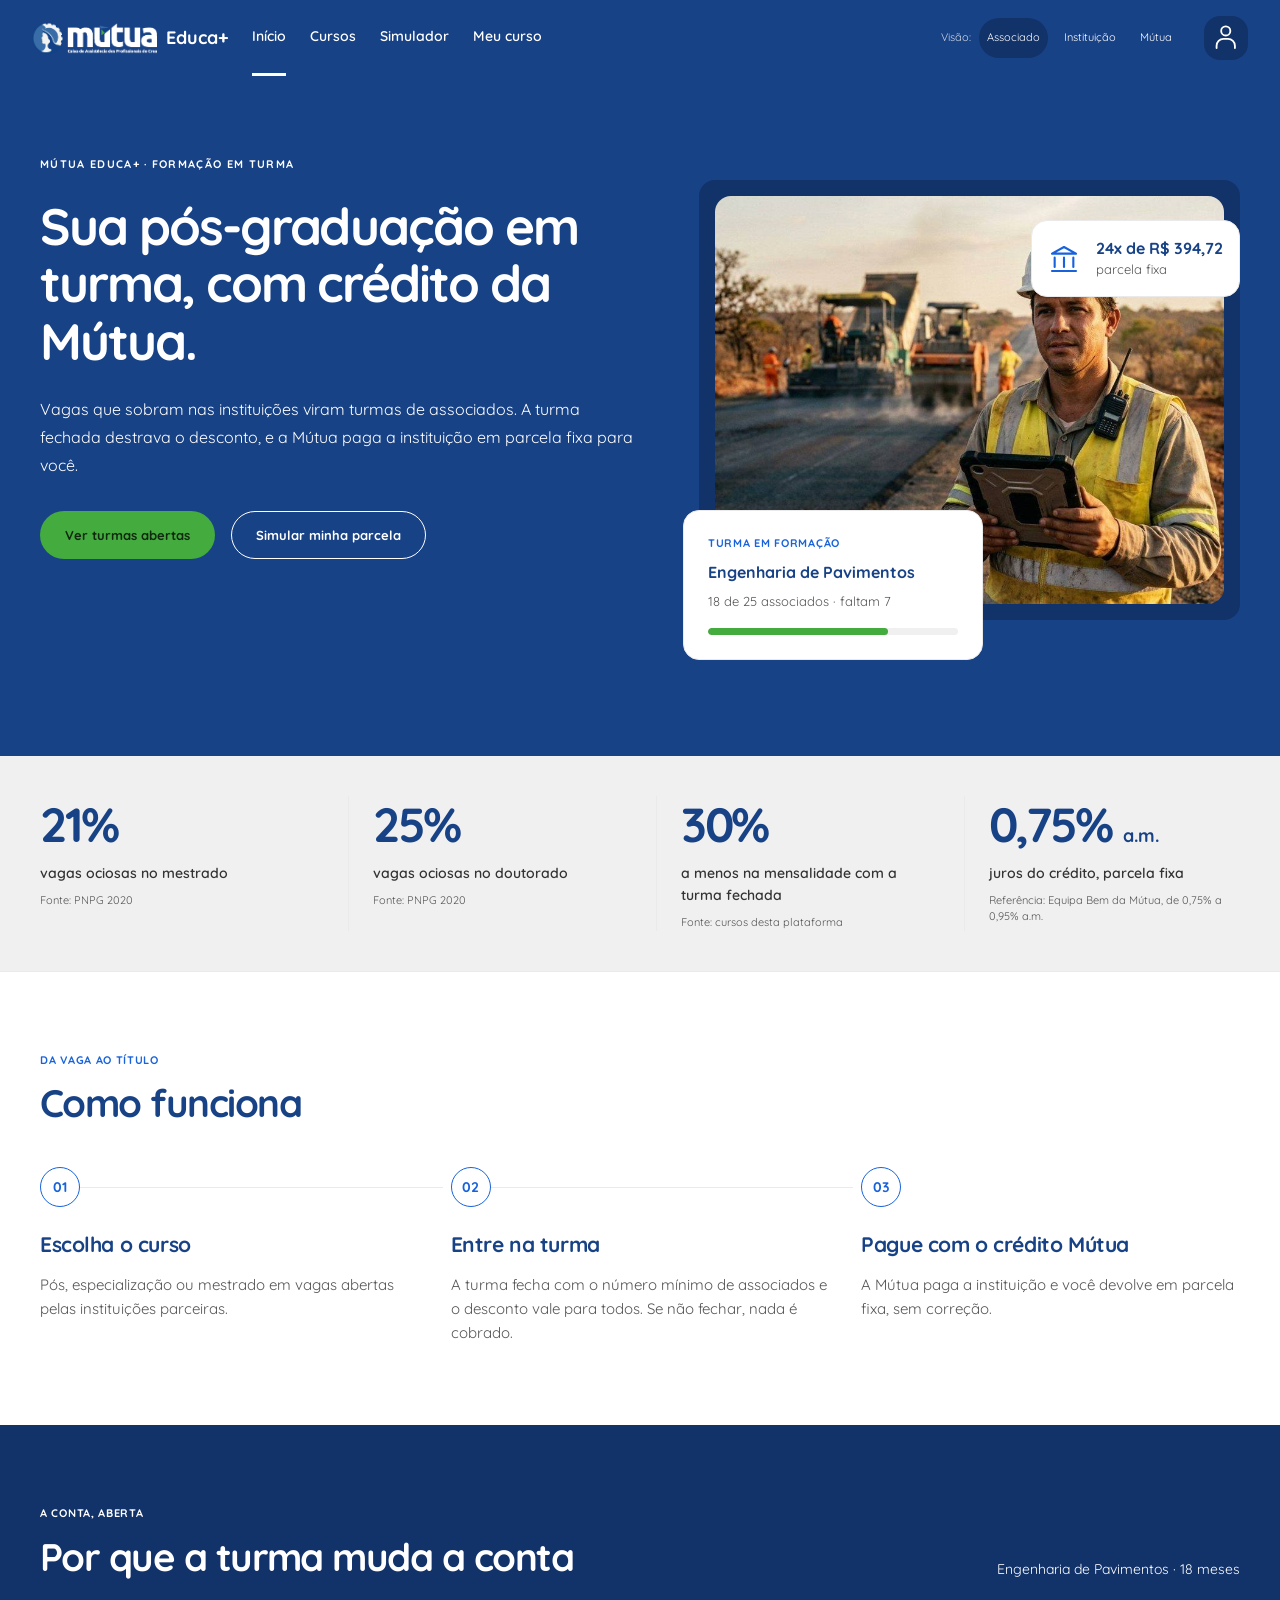
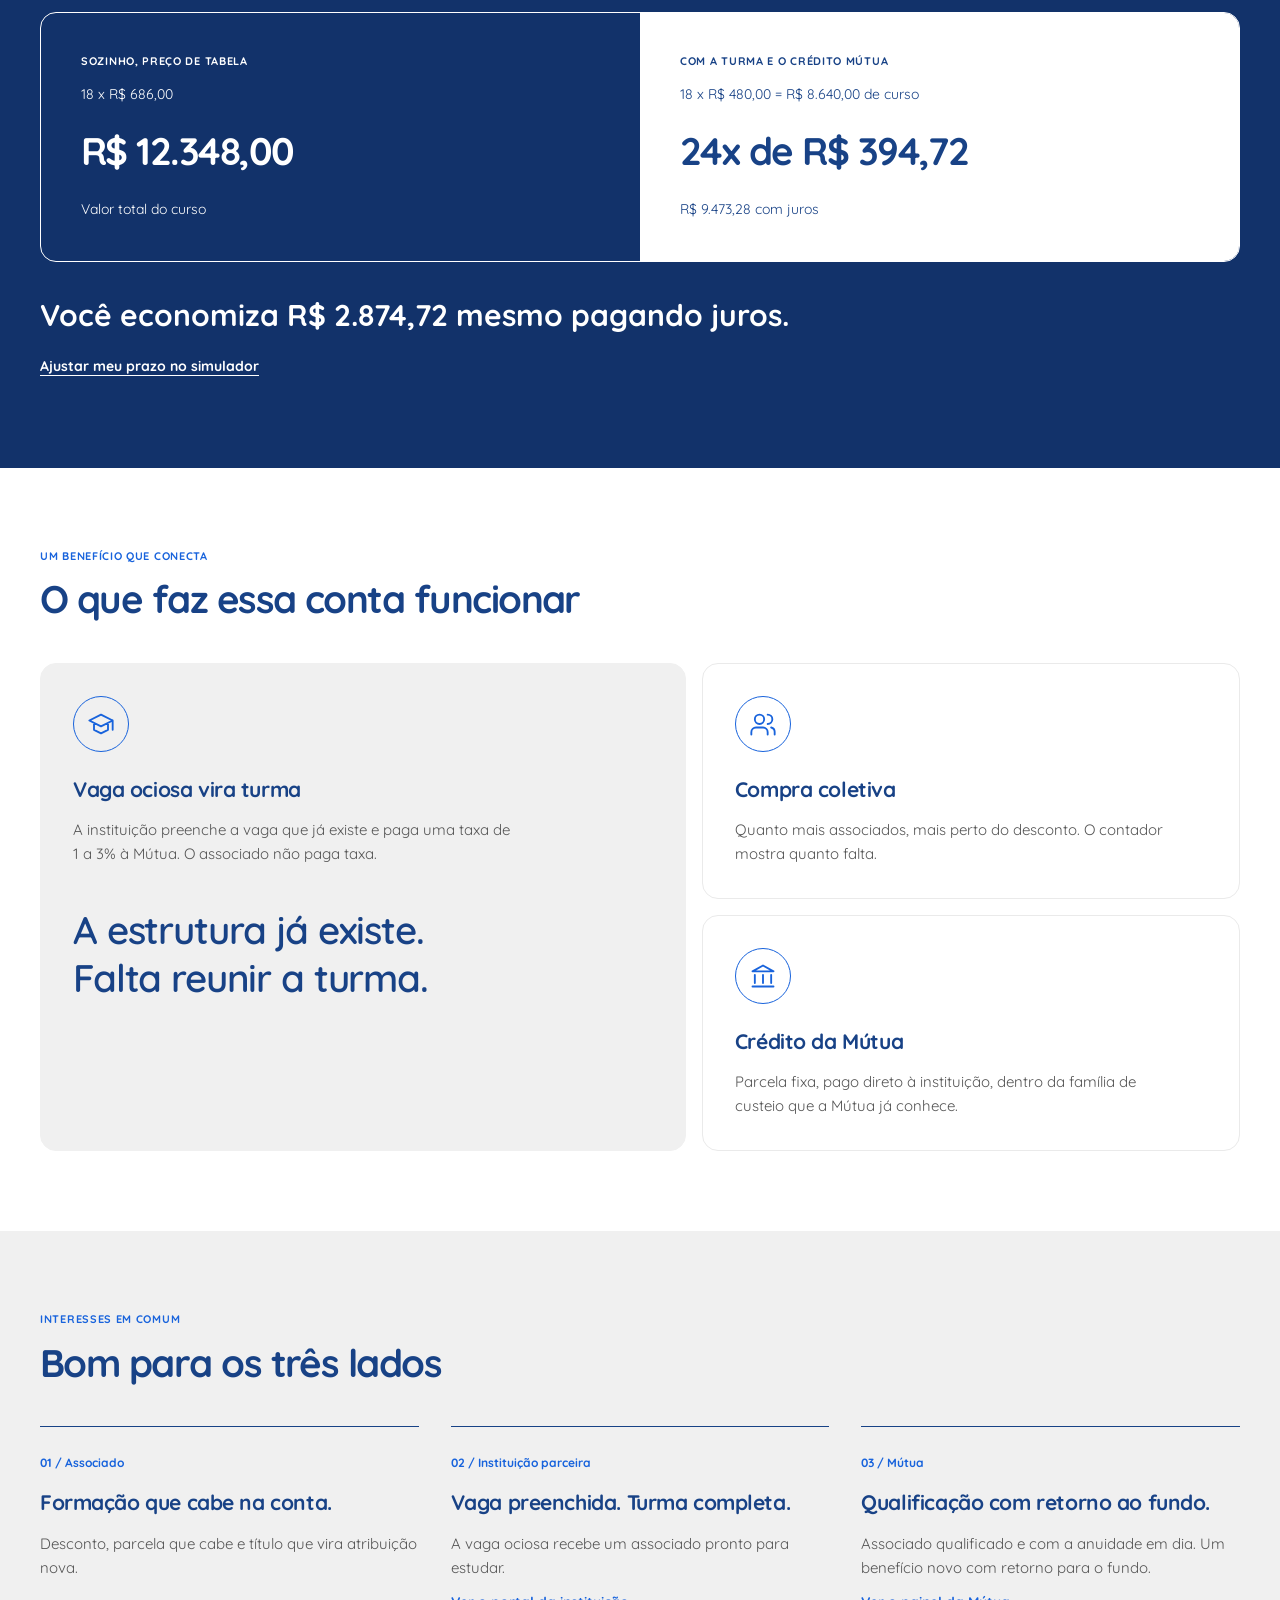
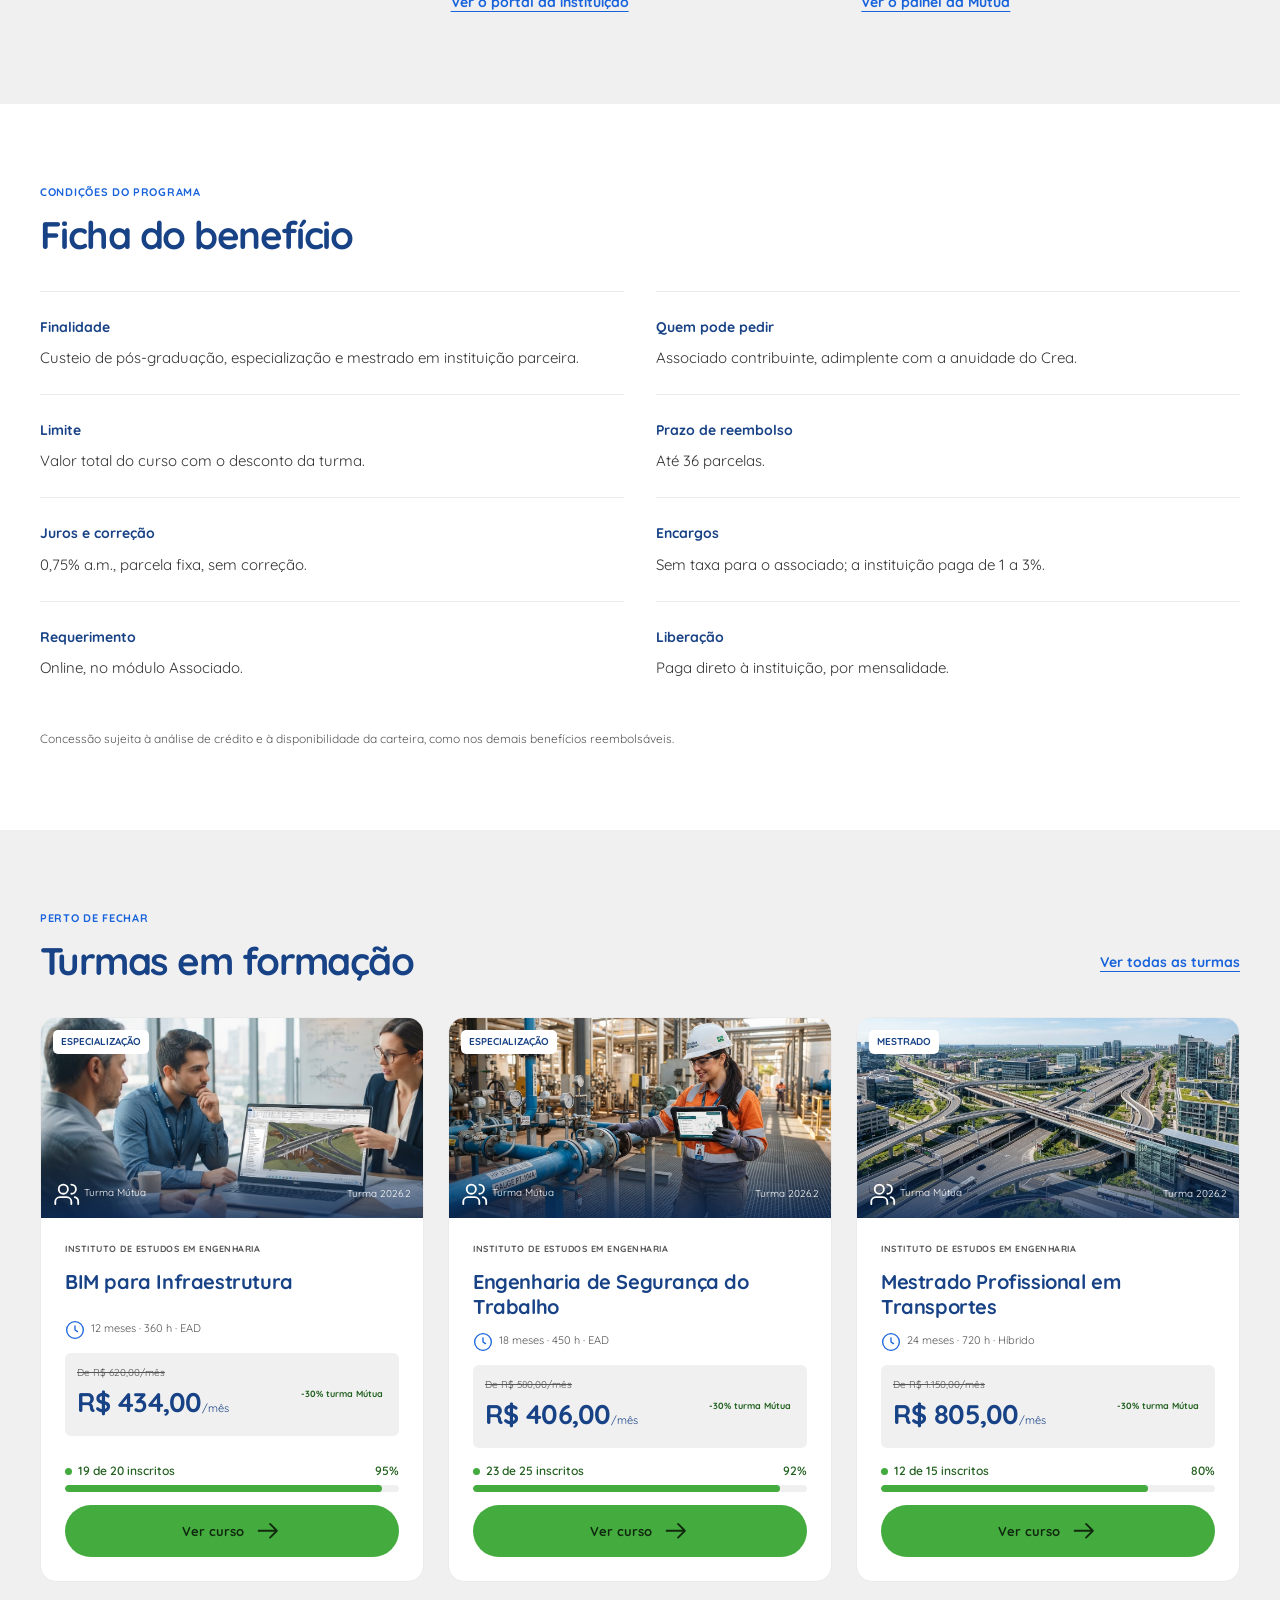
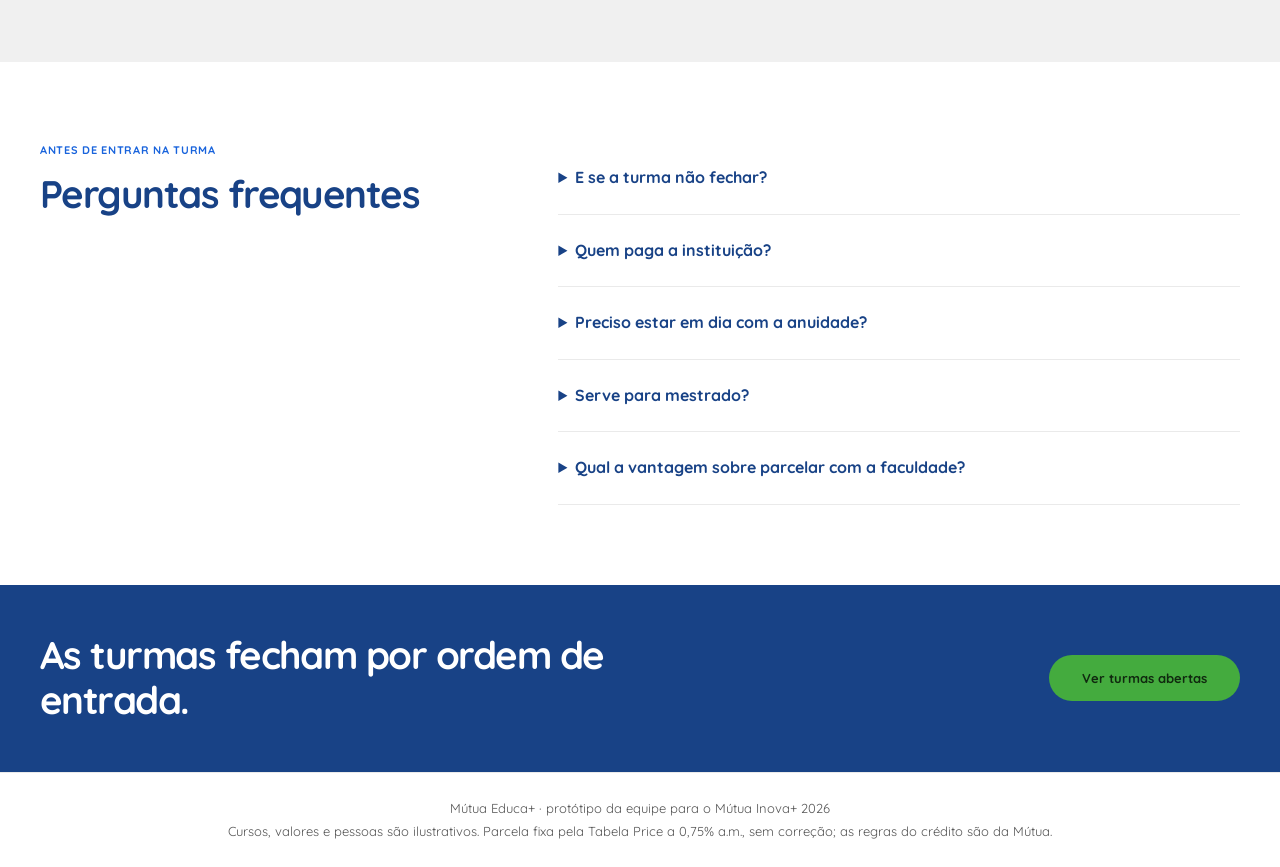
==== commit 0800b30b: "Painel da Mútua, portal da instituição e seletor de visão" ====
--- a/index.html
+++ b/index.html
@@ -7,7 +7,7 @@
 <section class="landing-section container" aria-labelledby="how-title"><p class="eyebrow">Da vaga ao título</p><h2 id="how-title">Como funciona</h2><ol class="how-steps"><li><span>01</span><h3>Escolha o curso</h3><p>Pós, especialização ou mestrado em vagas abertas pelas instituições parceiras.</p></li><li><span>02</span><h3>Entre na turma</h3><p>A turma fecha com o número mínimo de associados e o desconto vale para todos. Se não fechar, nada é cobrado.</p></li><li><span>03</span><h3>Pague com o crédito Mútua</h3><p>A Mútua paga a instituição e você devolve em parcela fixa, sem correção.</p></li></ol></section>
 <section class="comparison-section"><div class="container landing-section"><div class="section-heading"><div><p class="eyebrow">A conta, aberta</p><h2>Por que a turma muda a conta</h2></div><p id="comparison-course"></p></div><div class="comparison-grid" id="comparison"></div><p class="saving" id="saving"></p><a class="inline-link" href="simulador.html?c=pavimentos">Ajustar meu prazo no simulador</a></div></section>
 <section class="landing-section container"><p class="eyebrow">Um benefício que conecta</p><h2>O que faz essa conta funcionar</h2><div class="difference-grid"><article class="difference-lead"><span class="line-icon" data-icon="school"></span><h3>Vaga ociosa vira turma</h3><p>A instituição preenche a vaga que já existe e paga uma taxa de 1 a 3% à Mútua. O associado não paga taxa.</p><span class="difference-note">A estrutura já existe.<br>Falta reunir a turma.</span></article><article><span class="line-icon" data-icon="groups"></span><h3>Compra coletiva</h3><p>Quanto mais associados, mais perto do desconto. O contador mostra quanto falta.</p></article><article><span class="line-icon" data-icon="account_balance"></span><h3>Crédito da Mútua</h3><p>Parcela fixa, pago direto à instituição, dentro da família de custeio que a Mútua já conhece.</p></article></div></section>
-<section class="benefits-section"><div class="container landing-section"><p class="eyebrow">Interesses em comum</p><h2>Bom para os três lados</h2><div class="stakeholders"><article><span>01 / Associado</span><h3>Formação que cabe na conta.</h3><p>Desconto, parcela que cabe e título que vira atribuição nova.</p></article><article><span>02 / Instituição parceira</span><h3>Vaga preenchida. Turma completa.</h3><p>A vaga ociosa recebe um associado pronto para estudar.</p></article><article><span>03 / Mútua</span><h3>Qualificação com retorno ao fundo.</h3><p>Associado qualificado e com a anuidade em dia. Um benefício novo com retorno para o fundo.</p></article></div></div></section>
+<section class="benefits-section"><div class="container landing-section"><p class="eyebrow">Interesses em comum</p><h2>Bom para os três lados</h2><div class="stakeholders"><article><span>01 / Associado</span><h3>Formação que cabe na conta.</h3><p>Desconto, parcela que cabe e título que vira atribuição nova.</p></article><article><span>02 / Instituição parceira</span><h3>Vaga preenchida. Turma completa.</h3><p>A vaga ociosa recebe um associado pronto para estudar.</p><a class="inline-link" href="instituicao.html">Ver o portal da instituição</a></article><article><span>03 / Mútua</span><h3>Qualificação com retorno ao fundo.</h3><p>Associado qualificado e com a anuidade em dia. Um benefício novo com retorno para o fundo.</p><a class="inline-link" href="painel-mutua.html">Ver o painel da Mútua</a></article></div></div></section>
 <section class="landing-section container benefit-sheet"><div><p class="eyebrow">Condições do programa</p><h2>Ficha do benefício</h2></div><dl><div><dt>Finalidade</dt><dd>Custeio de pós-graduação, especialização e mestrado em instituição parceira.</dd></div><div><dt>Quem pode pedir</dt><dd>Associado contribuinte, adimplente com a anuidade do Crea.</dd></div><div><dt>Limite</dt><dd>Valor total do curso com o desconto da turma.</dd></div><div><dt>Prazo de reembolso</dt><dd>Até 36 parcelas.</dd></div><div><dt>Juros e correção</dt><dd>0,75% a.m., parcela fixa, sem correção.</dd></div><div><dt>Encargos</dt><dd>Sem taxa para o associado; a instituição paga de 1 a 3%.</dd></div><div><dt>Requerimento</dt><dd>Online, no módulo Associado.</dd></div><div><dt>Liberação</dt><dd>Paga direto à instituição, por mensalidade.</dd></div></dl><p class="sheet-note">Concessão sujeita à análise de crédito e à disponibilidade da carteira, como nos demais benefícios reembolsáveis.</p></section>
 <section class="formation-section"><div class="container landing-section"><div class="section-heading"><div><p class="eyebrow">Perto de fechar</p><h2>Turmas em formação</h2></div><a class="inline-link" href="cursos.html">Ver todas as turmas</a></div><div class="course-grid" id="formation-courses"></div></div></section>
 <section class="landing-section container landing-faq"><div><p class="eyebrow">Antes de entrar na turma</p><h2>Perguntas frequentes</h2></div><div class="faq"><details><summary>E se a turma não fechar?</summary><p>A reserva é liberada e nada é cobrado.</p></details><details><summary>Quem paga a instituição?</summary><p>A Mútua, direto, por mensalidade.</p></details><details><summary>Preciso estar em dia com a anuidade?</summary><p>Sim, como nos demais benefícios reembolsáveis.</p></details><details><summary>Serve para mestrado?</summary><p>Sim, mestrado profissional. Para mestrado acadêmico estudamos a Bolsa-Ponte, com reembolso depois da defesa.</p></details><details><summary>Qual a vantagem sobre parcelar com a faculdade?</summary><p>O desconto da turma é maior que os juros. Veja o comparativo.</p></details></div></section>
--- a/assets/css/app.css
+++ b/assets/css/app.css
@@ -64,3 +64,25 @@
 @media(min-width:768px){.hero-layout{padding-block:var(--s8)}.numbers-grid{grid-template-columns:repeat(4,minmax(0,1fr));gap:var(--s4);padding-block:var(--s5)}.numbers-grid>div+div{border-left:1px solid var(--line);padding-left:var(--s3)}.how-steps{grid-template-columns:repeat(3,minmax(0,1fr));gap:var(--s4)}.how-steps li{padding:var(--s8) 0 0}.how-steps li:not(:last-child):before{left:40px;right:-24px;top:20px;bottom:auto;border-left:0;border-top:1px solid var(--line)}.comparison-grid{grid-template-columns:repeat(2,minmax(0,1fr))}.comparison-grid article{padding:var(--s5)}.difference-grid{grid-template-columns:1.2fr 1fr}.difference-lead{grid-row:span 2}.stakeholders{grid-template-columns:repeat(3,minmax(0,1fr))}.landing-faq{grid-template-columns:1fr 1.5fr;gap:var(--s8)}.formation-section .course-grid{grid-template-columns:repeat(3,minmax(0,1fr))}.formation-section .price-box{align-items:start;flex-direction:column}.landing-section{padding-block:var(--s10)}}
 @media(min-width:1100px){.hero-layout{grid-template-columns:1.1fr 1fr;gap:var(--s8);padding-block:var(--s10) var(--s12)}.hero-visual{padding:0;background:var(--navy-dark);margin:var(--s3) 0 var(--s5);border:var(--s2) solid var(--navy-dark)}.hero-visual>img{height:408px;object-position:56% center}.float-card{position:absolute;z-index:1}.float-enrollment{left:-32px;bottom:-56px;width:300px;padding:var(--s3)}.float-payment{right:-16px;top:24px;padding:var(--s2)}.account-text{display:block}.formation-section .price-box{align-items:center;flex-direction:row}}
 @media(prefers-reduced-motion:reduce){.motion-ready{transition:none!important}.number-reveal.motion-pending{opacity:1;transform:none}.track>span.motion-pending{transform:none}}
+/* Reservation and credit flows reuse the shared identity and spacing tokens. */
+.account .icon-button{position:relative}.has-reservation:after{content:'';position:absolute;right:0;top:0;width:var(--s1);height:var(--s1);background:var(--green);border-radius:50%;outline:2px solid var(--blue)}
+.offer .badge.green{margin-block:var(--s2)}.dialog-step{color:var(--medium);font-weight:700;padding-right:var(--s4)}
+.dialog-body{display:grid;gap:var(--s2);min-width:0}.dialog-body p{margin:0}.dialog-body .button{margin:0}.dialog-body h3{font-size:18px}.eligibility-actions{display:grid;grid-template-columns:1fr 1fr;gap:var(--s2)}.eligibility-actions .button{min-height:var(--s6)}
+.request-summary{margin:0}.request-summary>div{display:flex;justify-content:space-between;gap:var(--s2);padding-block:var(--s1);border-bottom:1px solid var(--line)}.request-summary dd{margin:0;font-weight:700;text-align:right}
+.declaration{display:flex;gap:var(--s2);align-items:center;min-height:var(--s6);margin-bottom:var(--s2)}.declaration input{width:var(--s5);height:var(--s5);flex-shrink:0;accent-color:var(--blue)}#credit-declarations{display:grid;gap:var(--s2)}.button:disabled{opacity:.5;cursor:not-allowed}#invite-link{width:100%;min-height:var(--s6);color:var(--blue);border:1px solid var(--line);border-radius:var(--radius);padding:var(--s1)}
+.finance-comparison{margin-top:var(--s3)}.finance-comparison h2{margin-bottom:var(--s3)}.next-reservation{margin-bottom:var(--s4)}.reservation-card{margin-block:var(--s3);padding:var(--s3);background:var(--soft);border-radius:var(--radius)}.reservation-card .enrollment{max-width:640px}.reservation-card>p{margin-top:var(--s2)}.ongoing-title{margin-block:var(--s4) var(--s3)}
+.credit-timeline{list-style:none;padding:0;margin:var(--s3) 0;display:grid;gap:var(--s3)}.credit-timeline li{position:relative;display:flex;gap:var(--s2);min-width:0}.credit-timeline li:not(:last-child):before{content:'';position:absolute;left:20px;top:40px;bottom:calc(-1 * var(--s3));border-left:1px solid var(--line)}.credit-timeline li>svg{display:none}.timeline-stage{width:40px;height:40px;flex-shrink:0;display:grid;place-items:center;background:var(--soft);color:var(--blue);border-radius:50%;font-weight:700}.current .timeline-stage{background:var(--blue);color:var(--white)}.credit-timeline h3{font-size:15px;margin-bottom:var(--s1)}.credit-timeline p{font-size:13px}.credit-timeline .button{margin-top:var(--s2)}.cancel-reservation{width:auto;font-size:13px}.dialog-body,.credit-timeline,.reservation-card{overflow-wrap:anywhere}
+@media(min-width:1100px){.credit-timeline:has(li:nth-child(5)){grid-template-columns:repeat(5,minmax(0,1fr));gap:var(--s3)}.credit-timeline:has(li:nth-child(5)) li{display:block;padding-right:var(--s2)}.credit-timeline:has(li:nth-child(5)) .timeline-stage{margin-bottom:var(--s2)}.credit-timeline:has(li:nth-child(5)) li:before{display:none}.credit-timeline:has(li:nth-child(5)) li>svg{display:block;position:absolute;top:var(--s1);right:0;color:var(--medium)}}
+/* Partner portals reuse the existing identity; no new palette or spacing scale. */
+.sr-only{position:absolute;width:1px;height:1px;padding:0;margin:-1px;overflow:hidden;clip:rect(0,0,0,0);white-space:nowrap;border:0}
+.view-switch{display:none}.profile-menu{position:relative}.profile-menu summary{cursor:pointer;list-style:none}.profile-menu summary::-webkit-details-marker{display:none}.profile-popover{position:absolute;right:0;top:calc(100% + var(--s1));width:260px;max-width:calc(100vw - var(--s4));padding:var(--s2);z-index:10;display:grid;gap:var(--s1);background:var(--white);color:var(--blue);border:1px solid var(--line);border-radius:var(--radius);box-shadow:var(--shadow)}
+.profile-menu:not([open]) .profile-popover{display:none}.profile-popover a{display:flex;align-items:center;min-height:var(--s6);padding-inline:var(--s2);border-radius:var(--pill);font-weight:700}.profile-popover a[aria-current]{background:var(--soft);color:var(--blue)}.profile-popover>span{font-size:12px;color:var(--muted)}.condition-met{color:var(--green-text);display:inline-flex;vertical-align:middle;margin-right:var(--s1)}.condition-met svg{width:var(--s2);height:var(--s2)}
+.portal{max-width:1376px;min-width:0}.portal h1,.portal h2{text-transform:none;letter-spacing:-.03em}.portal h1{font-size:clamp(28px,3.2vw,44px)}.portal h2{font-size:clamp(22px,2.1vw,30px)}.portal-heading{display:flex;justify-content:space-between;gap:var(--s2);padding-block:var(--s3) var(--s5);border-bottom:1px solid var(--line)}.portal-heading>div{min-width:0}.portal-heading h1{margin-bottom:var(--s2)}.portal-heading>.line-icon{display:none;flex-shrink:0}.portal-section{margin-block:var(--s5);scroll-margin-top:var(--s3);min-width:0}.portal-section>.section-heading{align-items:center}.portal .source-note{font-size:12px;line-height:1.7}.portal .eyebrow{font-size:11px}
+.metrics{display:grid;grid-template-columns:repeat(2,minmax(0,1fr));gap:var(--s2);margin-block:var(--s3)}.metric{padding:var(--s2);background:var(--white);border:1px solid var(--line);border-radius:var(--radius);min-width:0}.metric p{font-size:12px;min-height:var(--s5);font-weight:600}.metric strong{display:block;color:var(--blue);font-size:clamp(20px,2.2vw,30px);letter-spacing:-.04em;line-height:1.3;font-variant-numeric:tabular-nums;overflow-wrap:anywhere}.metric small{display:block;margin-top:var(--s1);font-size:11px;color:var(--muted)}.metrics.five .metric:last-child{grid-column:1/-1}
+.table-scroll{max-width:100%;overflow:auto;border:1px solid var(--line);border-radius:var(--radius);background:var(--white)}.portal-table{width:100%;border-collapse:collapse;font-size:13px;min-width:880px}.portal-table caption{text-align:left;padding:var(--s2) var(--s3);font-weight:600;color:var(--muted);font-size:12px}.portal-table th,.portal-table td{padding:var(--s2) var(--s3);border-top:1px solid var(--line);text-align:left;vertical-align:middle}.portal-table thead th{font-size:11px;color:var(--muted);font-weight:600;background:var(--soft)}.portal-table tbody th{color:var(--blue);min-width:230px}.portal-table small{display:block;font-weight:400;color:var(--muted);margin-top:var(--s1)}.portal-table .numeric{text-align:right;font-variant-numeric:tabular-nums;white-space:nowrap}.portal-table .occupancy{min-width:165px}.occupancy .track{margin-top:var(--s1)}.status-pill,.preview-label{display:inline-flex;align-items:center;min-height:var(--s4);padding:0 var(--s2);border-radius:var(--pill);background:var(--soft);color:var(--blue);font-size:11px;font-weight:700;white-space:nowrap}.portal-table .status-pill{margin-top:var(--s1)}
+.scenario-layout,.publish-layout,.portal-columns{display:grid;gap:var(--s3);min-width:0}.scenario-controls{min-width:0}.scenario-base{display:flex;gap:var(--s2);align-items:center}.scenario-base .line-icon{margin:0;flex-shrink:0}.scenario-base strong{font-size:var(--s4);color:var(--blue)}.scenario-controls>label{display:flex;justify-content:space-between;align-items:center;gap:var(--s2);margin-top:var(--s4);font-weight:700;color:var(--blue);min-height:var(--s5)}.scenario-controls output{white-space:nowrap;font-variant-numeric:tabular-nums}.scenario-controls input{width:100%}.scenario-controls>.source-note{margin-top:var(--s2)}.scenario-results{background:var(--blue);color:var(--white);border-radius:var(--radius);padding:var(--s3);display:flex;flex-direction:column;justify-content:center}.scenario-results .eyebrow,.scenario-results p{color:var(--white)}.scenario-students{display:flex;flex-direction:column;margin-bottom:var(--s4)}.scenario-students strong{font-size:clamp(44px,5vw,72px);letter-spacing:-.05em;line-height:1.2;font-variant-numeric:tabular-nums}.scenario-students span{font-size:18px}.scenario-result{display:flex;flex-wrap:wrap;justify-content:space-between;align-items:center;gap:var(--s1);padding-block:var(--s2);border-top:1px solid var(--white)}.scenario-result>span{font-size:13px}.scenario-result strong{font-size:clamp(22px,2.3vw,32px);font-variant-numeric:tabular-nums}.scenario-results>p:last-child{margin-top:var(--s3);font-size:12px}
+.portal-columns>.portal-section{margin-block:0}.reference-chart{margin-block:var(--s3);display:grid;gap:var(--s1)}.reference-chart>strong{font-size:var(--s6);line-height:1;color:var(--blue);font-variant-numeric:tabular-nums}.reference-chart small{font-size:12px;color:var(--muted)}.reference-axis{position:relative;height:var(--s1);background:var(--line);border-radius:var(--pill);margin-top:var(--s2)}.reference-axis>span{position:absolute;top:calc(-1 * var(--s1));height:var(--s3);width:2px;background:var(--blue)}.risk-list{padding-left:var(--s2);margin:var(--s3) 0 0}.risk-list li+li{margin-top:var(--s2)}.funnel{display:grid;gap:var(--s3);max-width:960px}.funnel-row>div:first-child{display:flex;justify-content:space-between;gap:var(--s2);margin-bottom:var(--s1)}.funnel-row strong{color:var(--blue);font-variant-numeric:tabular-nums}.funnel .track{height:var(--s2)}
+.form-grid{display:grid;gap:var(--s3);min-width:0}.form-field{min-width:0}.form-field label{display:block;font-weight:700;color:var(--blue);font-size:13px;margin-bottom:var(--s1)}.form-field input,.form-field select{width:100%;min-width:0;min-height:var(--s6);font:inherit;background:var(--white);border:1px solid var(--muted);border-radius:var(--s1);padding:var(--s1) var(--s2);color:var(--text)}.form-field input[aria-invalid=true]{border:2px solid var(--blue)}.field-error{font-size:12px;color:var(--blue);margin-top:var(--s1);font-weight:600}.field-error:empty{display:none}#publish-form>.source-note,#storage-status{margin-block:var(--s3);font-size:12px}#form-status{margin-top:var(--s2);font-weight:600}.preview-column{display:grid;align-content:start;gap:var(--s2);min-width:0}.preview-column>.eyebrow{margin:0}.preview-column .course-card{max-width:100%}.preview-column .course-photo img{height:200px}.preview-column .course-content{padding:var(--s3)}.preview-column .course-content h3{font-size:18px}.preview-empty{min-height:280px;display:flex;flex-direction:column;align-items:start;justify-content:center;gap:var(--s2);border-style:dashed}.preview-empty .line-icon{margin:0}.institution-account dl{margin:var(--s2) 0}.institution-account dl>div{display:flex;flex-wrap:wrap;justify-content:space-between;gap:var(--s1);padding-block:var(--s2);border-bottom:1px solid var(--line)}.institution-account dt{font-size:12px;max-width:220px}.institution-account dd{margin:0;font-weight:700;color:var(--blue);font-variant-numeric:tabular-nums}.institution-account p{font-size:12px}.transfer-grid{display:grid;gap:var(--s2);margin-top:var(--s3)}.transfer-card>strong{display:block;font-size:var(--s4);color:var(--blue);margin-top:var(--s2);font-variant-numeric:tabular-nums}.transfer-card small{display:block;margin-top:var(--s2);color:var(--muted)}.transfer-card .line-icon{margin-bottom:var(--s2)}.remove-course{min-width:100px}
+@media(min-width:600px){.form-grid{grid-template-columns:repeat(2,minmax(0,1fr))}.form-field:first-child{grid-column:1/-1}.transfer-grid{grid-template-columns:repeat(3,minmax(0,1fr))}.transfer-card{padding:var(--s2)}.transfer-card>strong{font-size:var(--s3)}.metrics{grid-template-columns:repeat(4,minmax(0,1fr))}.metrics.five .metric:last-child{grid-column:span 2}.portal-heading>.line-icon{display:grid}}
+@media(min-width:900px){.scenario-layout{grid-template-columns:1fr 1.15fr}.publish-layout{grid-template-columns:minmax(0,1.5fr) minmax(0,1fr)}.portal-columns{grid-template-columns:repeat(2,minmax(0,1fr))}.scenario-results{padding:var(--s5)}.portal-heading{padding-block:var(--s4) var(--s6)}.portal-section{margin-block:var(--s6)}.metrics.five{grid-template-columns:repeat(4,minmax(0,1fr)) 1.6fr}.metrics.five .metric:last-child{grid-column:auto}.transfer-card{padding:var(--s3)}.transfer-card>strong{font-size:var(--s4)}}
+@media(min-width:1100px){.header-inner{gap:var(--s3)}.desktop-nav{gap:var(--s3)}.view-switch{display:flex;align-items:center;gap:var(--s1);margin-left:auto;font-size:11px}.view-switch span{opacity:.8}.view-switch a{color:var(--white);display:flex;align-items:center;min-height:var(--s5);padding-inline:var(--s1);border-radius:var(--pill)}.view-switch a[aria-current]{background:var(--navy-dark)}.account{margin-left:0}.portal .metric{padding:var(--s3)}}
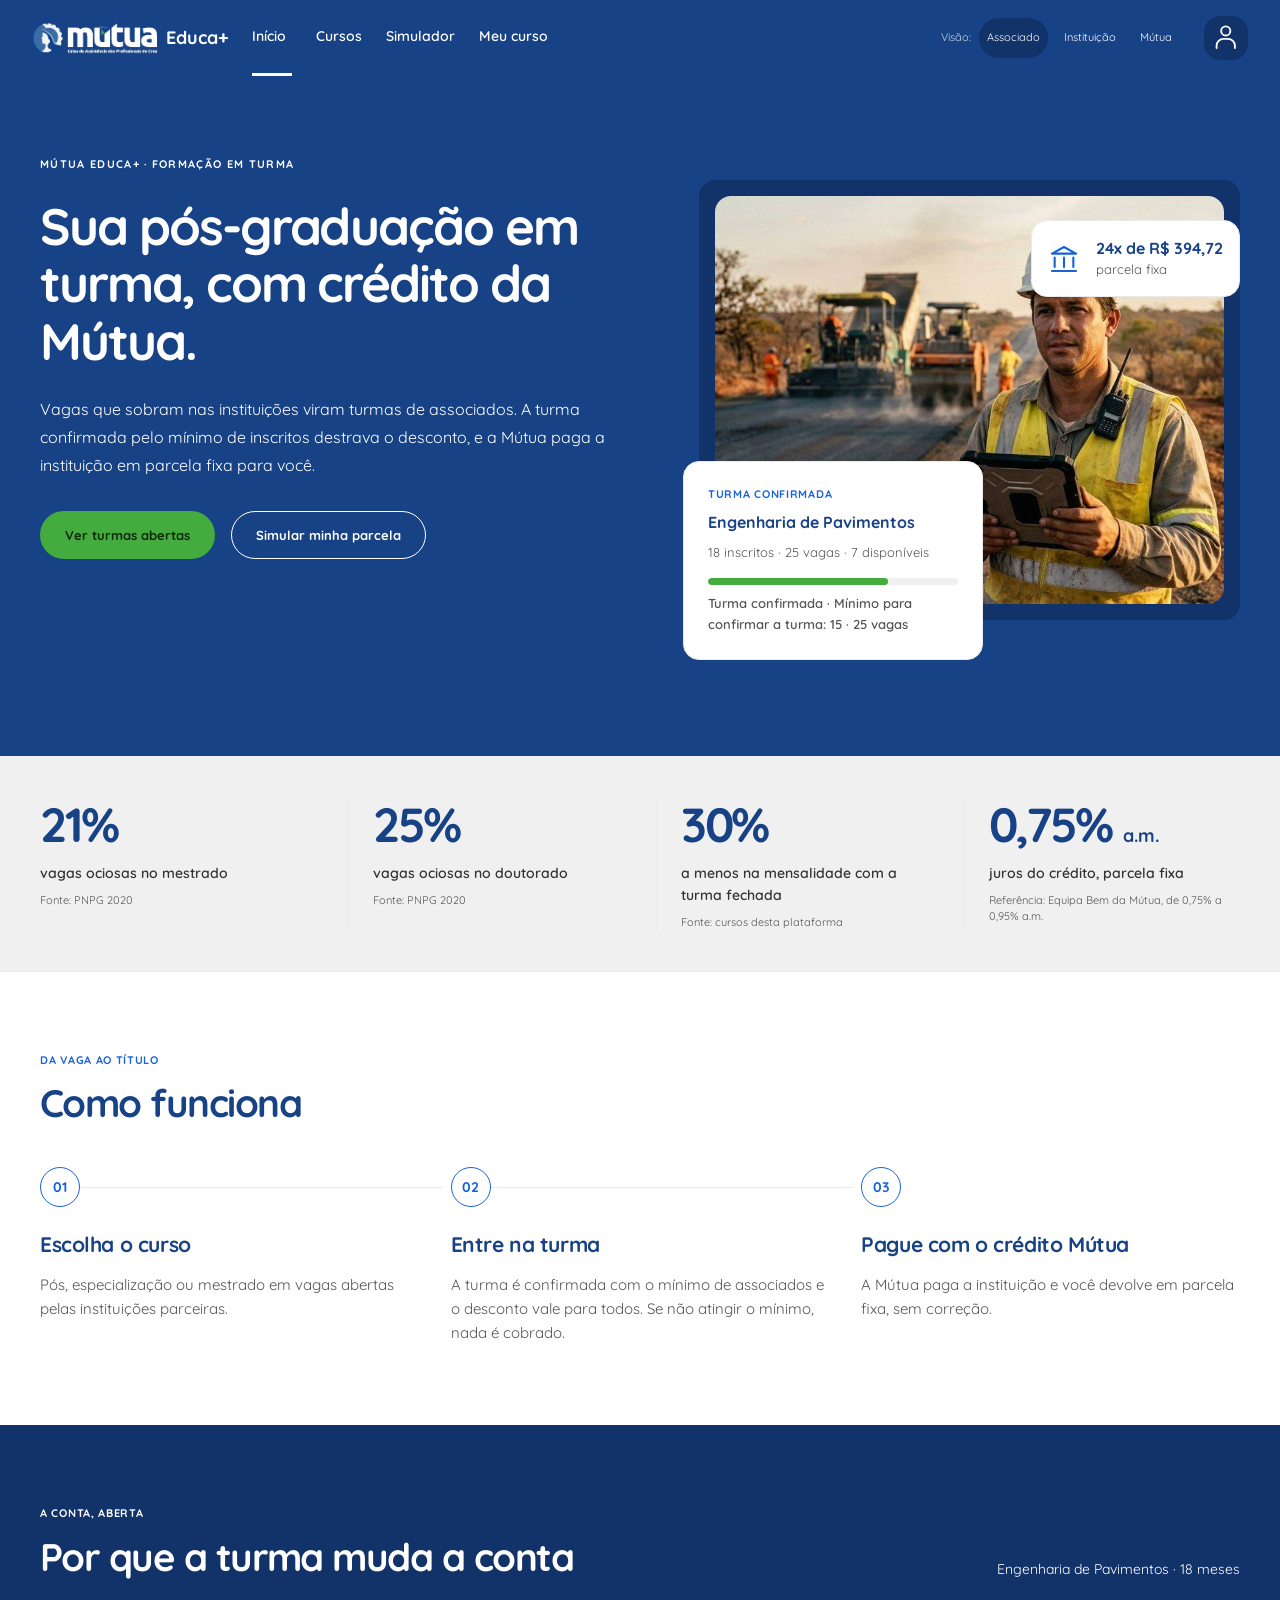
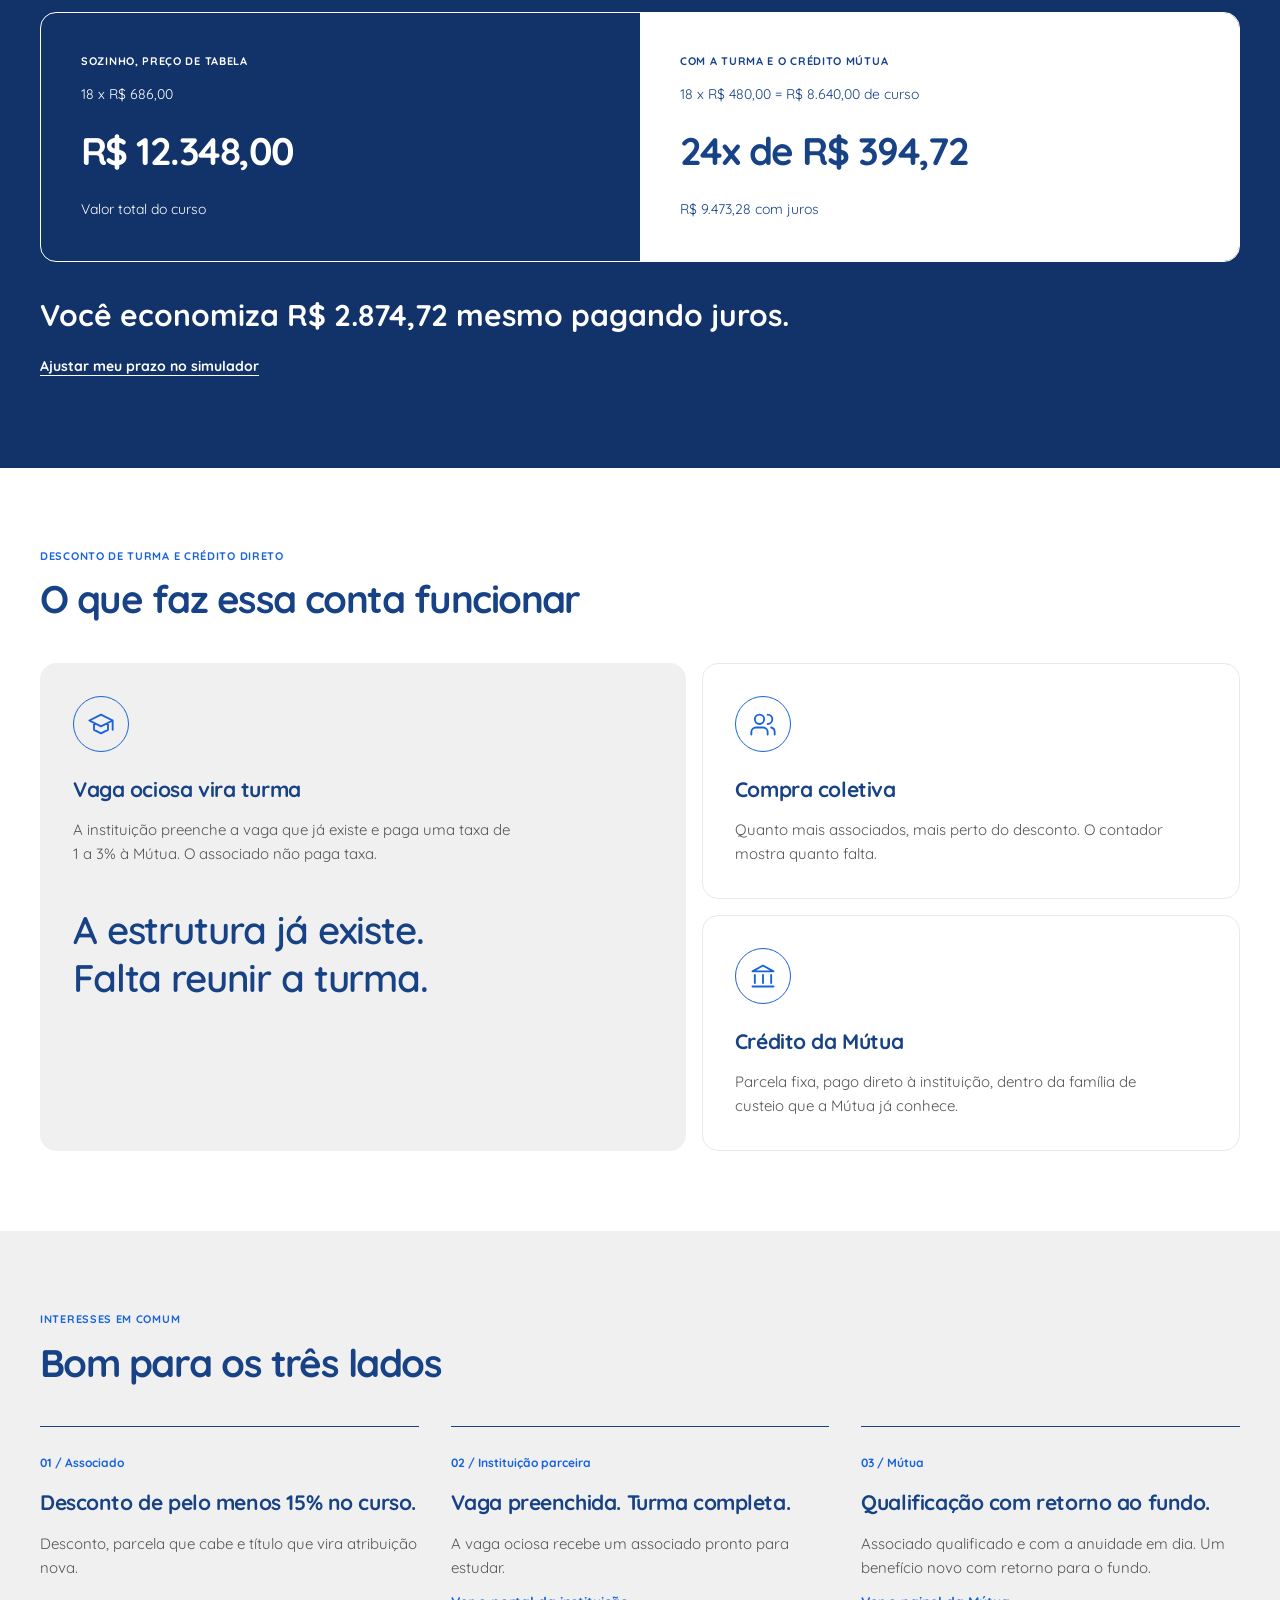
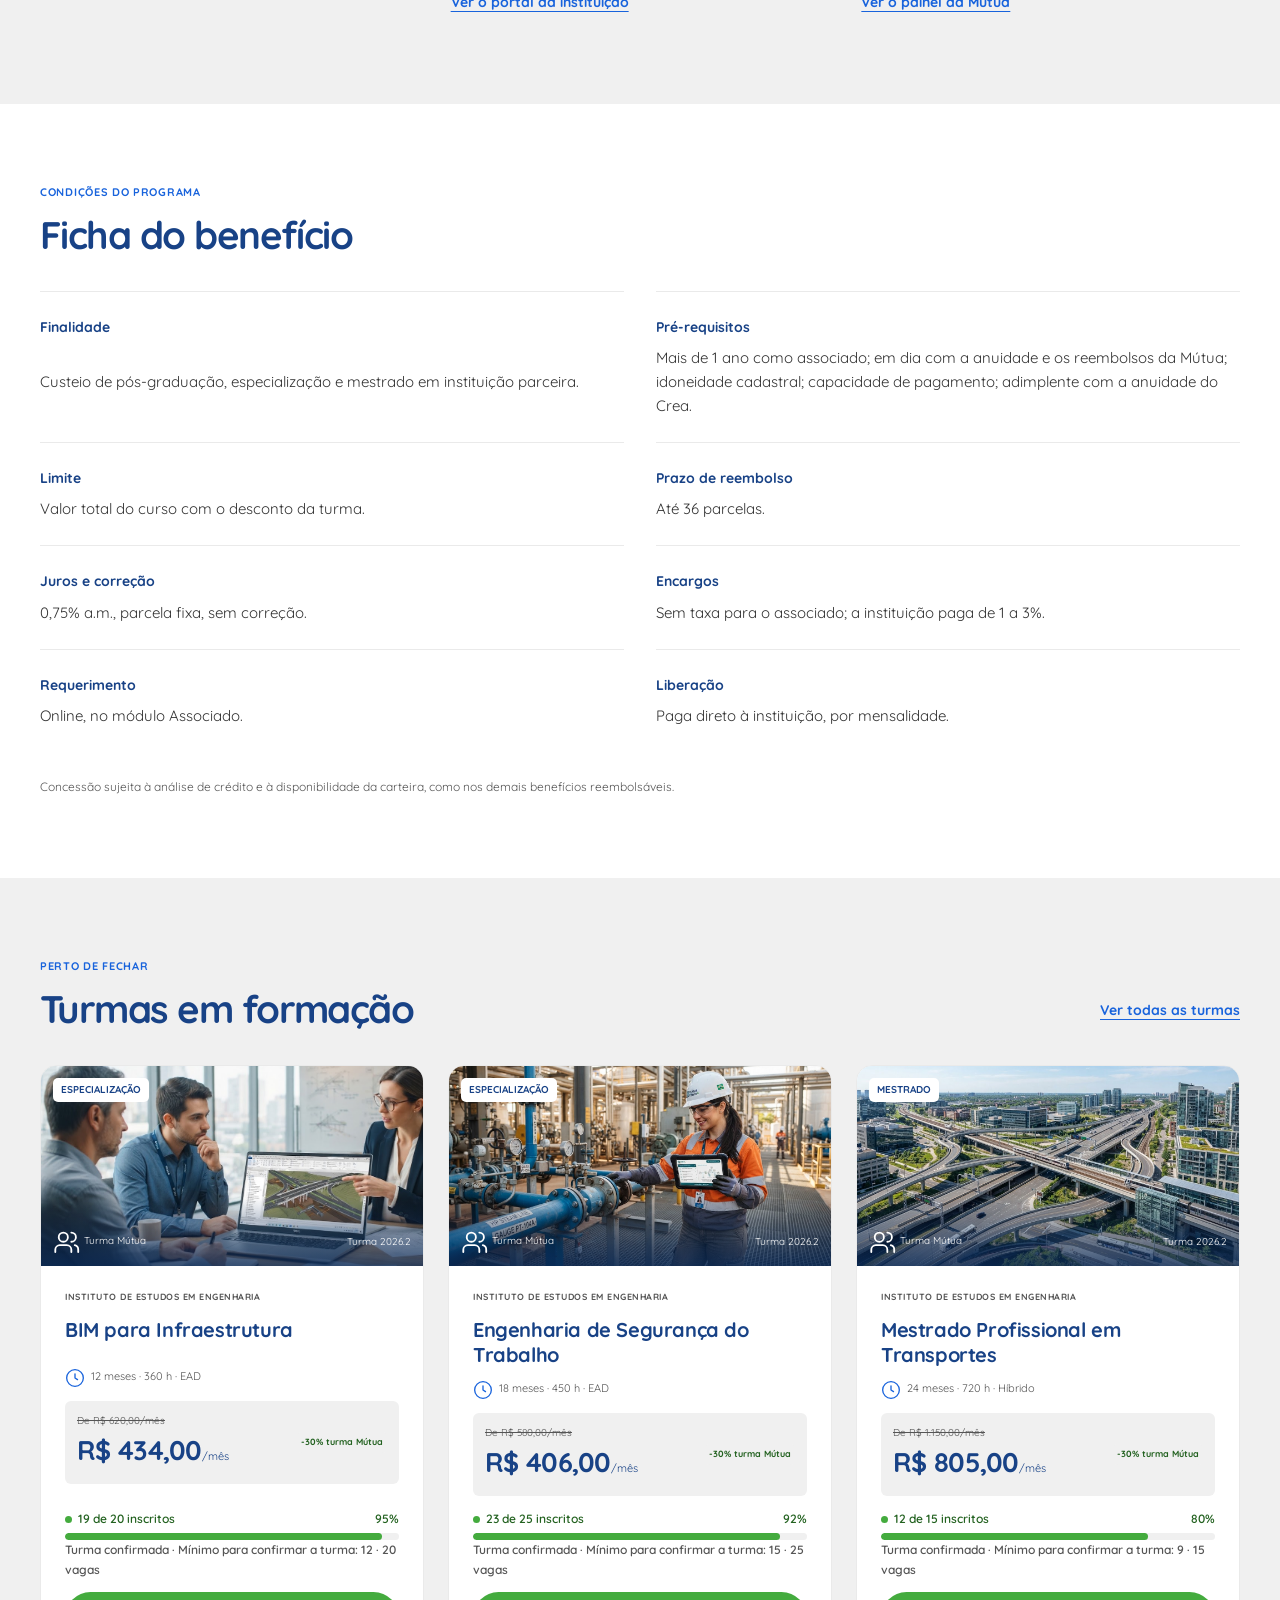
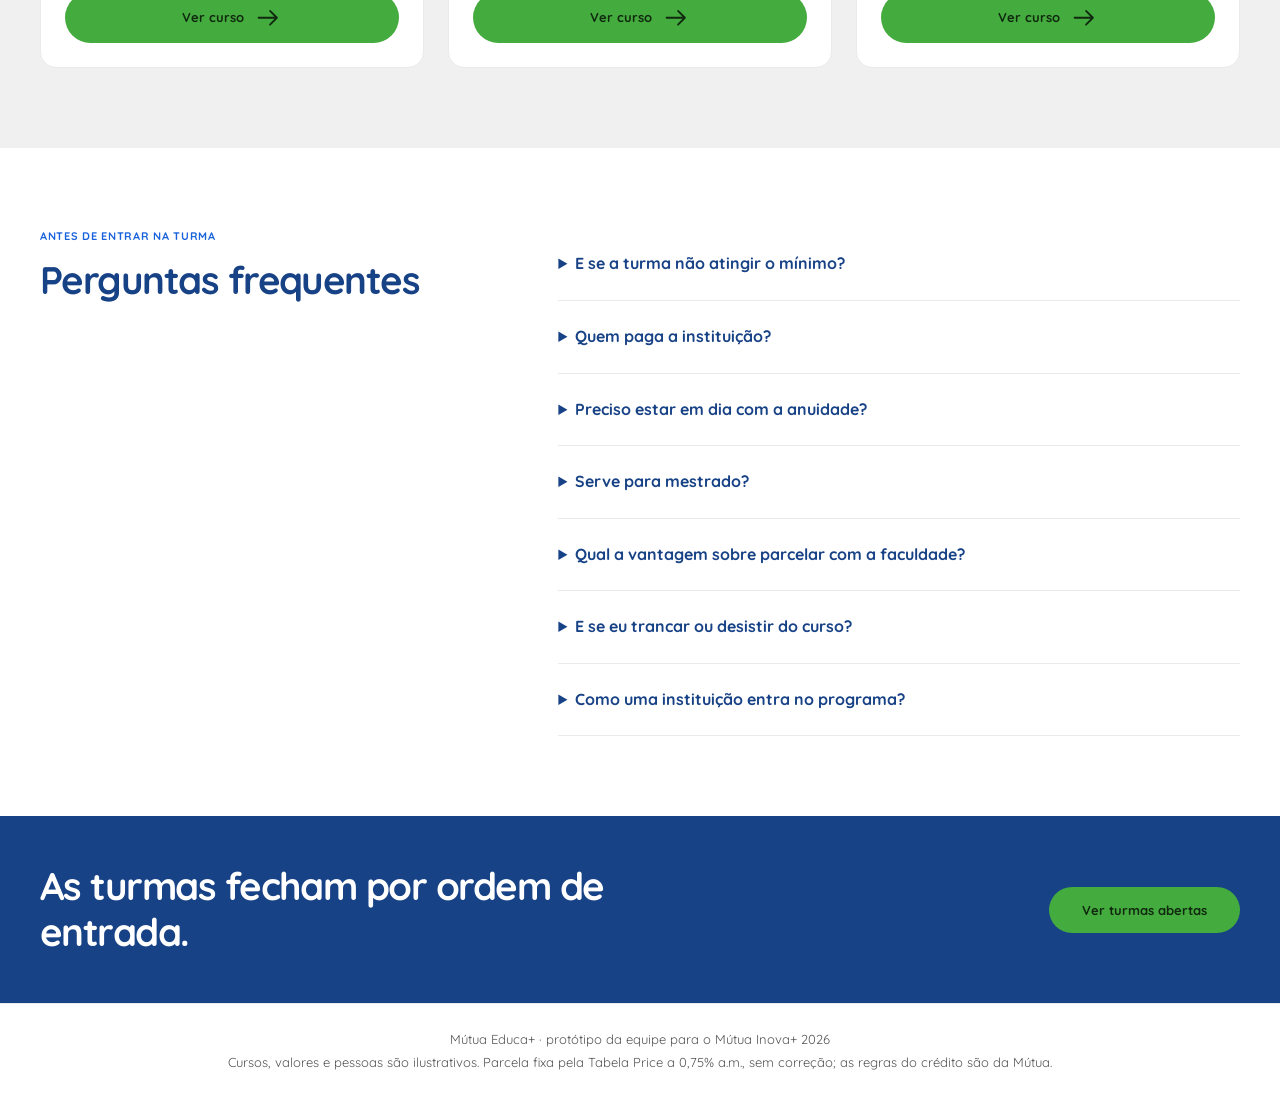
==== commit d403f169: "Mínimo por turma, parcela coerente, pré-requisitos e respostas à banca" ====
--- a/index.html
+++ b/index.html
@@ -1,16 +1,16 @@
 <!doctype html>
 <html lang="pt-BR"><head><link rel="icon" href="assets/img/favicon.svg" type="image/svg+xml"><meta charset="utf-8"><meta name="viewport" content="width=device-width,initial-scale=1"><meta name="theme-color" content="#184286"><meta name="description" content="Mútua Educa+: cursos com desconto de turma, simulação de crédito e acompanhamento educacional."><title>Início · Mútua Educa+</title><link rel="preconnect" href="https://fonts.googleapis.com"><link rel="preconnect" href="https://fonts.gstatic.com" crossorigin><link href="https://fonts.googleapis.com/css2?family=Quicksand:wght@400;500;600;700&display=swap" rel="stylesheet"><link rel="stylesheet" href="assets/css/app.css"><script defer src="assets/js/data.js"></script><script defer src="assets/js/app.js"></script></head><body data-page="home"><a class="skip" href="#main">Ir para o conteúdo</a><header id="header"></header><main id="main" class="landing" tabindex="-1">
-<section class="landing-hero"><div class="container hero-layout"><div class="hero-copy"><p class="eyebrow">Mútua Educa+ · Formação em turma</p><h1>Sua pós-graduação em turma, com crédito da Mútua.</h1><p class="hero-description">Vagas que sobram nas instituições viram turmas de associados. A turma fechada destrava o desconto, e a Mútua paga a instituição em parcela fixa para você.</p><div class="hero-actions"><a class="button" href="cursos.html">Ver turmas abertas</a><a class="button outline" href="simulador.html?c=pavimentos">Simular minha parcela</a></div></div><div class="hero-visual"><img src="assets/img/aluno-pavimento.jpg" width="1376" height="768" fetchpriority="high" alt="Engenheiro em uma obra de pavimentação"><div class="float-card float-enrollment" id="hero-enrollment"></div><div class="float-card float-payment" id="hero-payment"></div></div></div></section>
+<section class="landing-hero"><div class="container hero-layout"><div class="hero-copy"><p class="eyebrow">Mútua Educa+ · Formação em turma</p><h1>Sua pós-graduação em turma, com crédito da Mútua.</h1><p class="hero-description">Vagas que sobram nas instituições viram turmas de associados. A turma confirmada pelo mínimo de inscritos destrava o desconto, e a Mútua paga a instituição em parcela fixa para você.</p><div class="hero-actions"><a class="button" href="cursos.html">Ver turmas abertas</a><a class="button outline" href="simulador.html?c=pavimentos">Simular minha parcela</a></div></div><div class="hero-visual"><img src="assets/img/aluno-pavimento.jpg" width="1376" height="768" fetchpriority="high" alt="Engenheiro em uma obra de pavimentação"><div class="float-card float-enrollment" id="hero-enrollment"></div><div class="float-card float-payment" id="hero-payment"></div></div></div></section>
 <section class="numbers-band" aria-label="Vagas e condições"><div class="container numbers-grid">
 <div><strong class="number-reveal">21%</strong><p>vagas ociosas no mestrado</p><small>Fonte: PNPG 2020</small></div><div><strong class="number-reveal">25%</strong><p>vagas ociosas no doutorado</p><small>Fonte: PNPG 2020</small></div><div><strong class="number-reveal">30%</strong><p>a menos na mensalidade com a turma fechada</p><small>Fonte: cursos desta plataforma</small></div><div><strong class="number-reveal">0,75% <span>a.m.</span></strong><p>juros do crédito, parcela fixa</p><small>Referência: Equipa Bem da Mútua, de 0,75% a 0,95% a.m.</small></div>
 </div></section>
-<section class="landing-section container" aria-labelledby="how-title"><p class="eyebrow">Da vaga ao título</p><h2 id="how-title">Como funciona</h2><ol class="how-steps"><li><span>01</span><h3>Escolha o curso</h3><p>Pós, especialização ou mestrado em vagas abertas pelas instituições parceiras.</p></li><li><span>02</span><h3>Entre na turma</h3><p>A turma fecha com o número mínimo de associados e o desconto vale para todos. Se não fechar, nada é cobrado.</p></li><li><span>03</span><h3>Pague com o crédito Mútua</h3><p>A Mútua paga a instituição e você devolve em parcela fixa, sem correção.</p></li></ol></section>
+<section class="landing-section container" aria-labelledby="how-title"><p class="eyebrow">Da vaga ao título</p><h2 id="how-title">Como funciona</h2><ol class="how-steps"><li><span>01</span><h3>Escolha o curso</h3><p>Pós, especialização ou mestrado em vagas abertas pelas instituições parceiras.</p></li><li><span>02</span><h3>Entre na turma</h3><p>A turma é confirmada com o mínimo de associados e o desconto vale para todos. Se não atingir o mínimo, nada é cobrado.</p></li><li><span>03</span><h3>Pague com o crédito Mútua</h3><p>A Mútua paga a instituição e você devolve em parcela fixa, sem correção.</p></li></ol></section>
 <section class="comparison-section"><div class="container landing-section"><div class="section-heading"><div><p class="eyebrow">A conta, aberta</p><h2>Por que a turma muda a conta</h2></div><p id="comparison-course"></p></div><div class="comparison-grid" id="comparison"></div><p class="saving" id="saving"></p><a class="inline-link" href="simulador.html?c=pavimentos">Ajustar meu prazo no simulador</a></div></section>
-<section class="landing-section container"><p class="eyebrow">Um benefício que conecta</p><h2>O que faz essa conta funcionar</h2><div class="difference-grid"><article class="difference-lead"><span class="line-icon" data-icon="school"></span><h3>Vaga ociosa vira turma</h3><p>A instituição preenche a vaga que já existe e paga uma taxa de 1 a 3% à Mútua. O associado não paga taxa.</p><span class="difference-note">A estrutura já existe.<br>Falta reunir a turma.</span></article><article><span class="line-icon" data-icon="groups"></span><h3>Compra coletiva</h3><p>Quanto mais associados, mais perto do desconto. O contador mostra quanto falta.</p></article><article><span class="line-icon" data-icon="account_balance"></span><h3>Crédito da Mútua</h3><p>Parcela fixa, pago direto à instituição, dentro da família de custeio que a Mútua já conhece.</p></article></div></section>
-<section class="benefits-section"><div class="container landing-section"><p class="eyebrow">Interesses em comum</p><h2>Bom para os três lados</h2><div class="stakeholders"><article><span>01 / Associado</span><h3>Formação que cabe na conta.</h3><p>Desconto, parcela que cabe e título que vira atribuição nova.</p></article><article><span>02 / Instituição parceira</span><h3>Vaga preenchida. Turma completa.</h3><p>A vaga ociosa recebe um associado pronto para estudar.</p><a class="inline-link" href="instituicao.html">Ver o portal da instituição</a></article><article><span>03 / Mútua</span><h3>Qualificação com retorno ao fundo.</h3><p>Associado qualificado e com a anuidade em dia. Um benefício novo com retorno para o fundo.</p><a class="inline-link" href="painel-mutua.html">Ver o painel da Mútua</a></article></div></div></section>
-<section class="landing-section container benefit-sheet"><div><p class="eyebrow">Condições do programa</p><h2>Ficha do benefício</h2></div><dl><div><dt>Finalidade</dt><dd>Custeio de pós-graduação, especialização e mestrado em instituição parceira.</dd></div><div><dt>Quem pode pedir</dt><dd>Associado contribuinte, adimplente com a anuidade do Crea.</dd></div><div><dt>Limite</dt><dd>Valor total do curso com o desconto da turma.</dd></div><div><dt>Prazo de reembolso</dt><dd>Até 36 parcelas.</dd></div><div><dt>Juros e correção</dt><dd>0,75% a.m., parcela fixa, sem correção.</dd></div><div><dt>Encargos</dt><dd>Sem taxa para o associado; a instituição paga de 1 a 3%.</dd></div><div><dt>Requerimento</dt><dd>Online, no módulo Associado.</dd></div><div><dt>Liberação</dt><dd>Paga direto à instituição, por mensalidade.</dd></div></dl><p class="sheet-note">Concessão sujeita à análise de crédito e à disponibilidade da carteira, como nos demais benefícios reembolsáveis.</p></section>
+<section class="landing-section container"><p class="eyebrow">Desconto de turma e crédito direto</p><h2>O que faz essa conta funcionar</h2><div class="difference-grid"><article class="difference-lead"><span class="line-icon" data-icon="school"></span><h3>Vaga ociosa vira turma</h3><p>A instituição preenche a vaga que já existe e paga uma taxa de 1 a 3% à Mútua. O associado não paga taxa.</p><span class="difference-note">A estrutura já existe.<br>Falta reunir a turma.</span></article><article><span class="line-icon" data-icon="groups"></span><h3>Compra coletiva</h3><p>Quanto mais associados, mais perto do desconto. O contador mostra quanto falta.</p></article><article><span class="line-icon" data-icon="account_balance"></span><h3>Crédito da Mútua</h3><p>Parcela fixa, pago direto à instituição, dentro da família de custeio que a Mútua já conhece.</p></article></div></section>
+<section class="benefits-section"><div class="container landing-section"><p class="eyebrow">Interesses em comum</p><h2>Bom para os três lados</h2><div class="stakeholders"><article><span>01 / Associado</span><h3>Desconto de pelo menos 15% no curso.</h3><p>Desconto, parcela que cabe e título que vira atribuição nova.</p></article><article><span>02 / Instituição parceira</span><h3>Vaga preenchida. Turma completa.</h3><p>A vaga ociosa recebe um associado pronto para estudar.</p><a class="inline-link" href="instituicao.html">Ver o portal da instituição</a></article><article><span>03 / Mútua</span><h3>Qualificação com retorno ao fundo.</h3><p>Associado qualificado e com a anuidade em dia. Um benefício novo com retorno para o fundo.</p><a class="inline-link" href="painel-mutua.html">Ver o painel da Mútua</a></article></div></div></section>
+<section class="landing-section container benefit-sheet"><div><p class="eyebrow">Condições do programa</p><h2>Ficha do benefício</h2></div><dl><div><dt>Finalidade</dt><dd>Custeio de pós-graduação, especialização e mestrado em instituição parceira.</dd></div><div><dt>Pré-requisitos</dt><dd>Mais de 1 ano como associado; em dia com a anuidade e os reembolsos da Mútua; idoneidade cadastral; capacidade de pagamento; adimplente com a anuidade do Crea.</dd></div><div><dt>Limite</dt><dd>Valor total do curso com o desconto da turma.</dd></div><div><dt>Prazo de reembolso</dt><dd>Até 36 parcelas.</dd></div><div><dt>Juros e correção</dt><dd>0,75% a.m., parcela fixa, sem correção.</dd></div><div><dt>Encargos</dt><dd>Sem taxa para o associado; a instituição paga de 1 a 3%.</dd></div><div><dt>Requerimento</dt><dd>Online, no módulo Associado.</dd></div><div><dt>Liberação</dt><dd>Paga direto à instituição, por mensalidade.</dd></div></dl><p class="sheet-note">Concessão sujeita à análise de crédito e à disponibilidade da carteira, como nos demais benefícios reembolsáveis.</p></section>
 <section class="formation-section"><div class="container landing-section"><div class="section-heading"><div><p class="eyebrow">Perto de fechar</p><h2>Turmas em formação</h2></div><a class="inline-link" href="cursos.html">Ver todas as turmas</a></div><div class="course-grid" id="formation-courses"></div></div></section>
-<section class="landing-section container landing-faq"><div><p class="eyebrow">Antes de entrar na turma</p><h2>Perguntas frequentes</h2></div><div class="faq"><details><summary>E se a turma não fechar?</summary><p>A reserva é liberada e nada é cobrado.</p></details><details><summary>Quem paga a instituição?</summary><p>A Mútua, direto, por mensalidade.</p></details><details><summary>Preciso estar em dia com a anuidade?</summary><p>Sim, como nos demais benefícios reembolsáveis.</p></details><details><summary>Serve para mestrado?</summary><p>Sim, mestrado profissional. Para mestrado acadêmico estudamos a Bolsa-Ponte, com reembolso depois da defesa.</p></details><details><summary>Qual a vantagem sobre parcelar com a faculdade?</summary><p>O desconto da turma é maior que os juros. Veja o comparativo.</p></details></div></section>
+<section class="landing-section container landing-faq"><div><p class="eyebrow">Antes de entrar na turma</p><h2>Perguntas frequentes</h2></div><div class="faq"><details><summary>E se a turma não atingir o mínimo?</summary><p>A reserva é liberada e nada é cobrado.</p></details><details><summary>Quem paga a instituição?</summary><p>A Mútua, direto, por mensalidade.</p></details><details><summary>Preciso estar em dia com a anuidade?</summary><p>Sim, como nos demais benefícios reembolsáveis.</p></details><details><summary>Serve para mestrado?</summary><p>Sim, mestrado profissional. Para mestrado acadêmico estudamos a Bolsa-Ponte, com reembolso depois da defesa.</p></details><details><summary>Qual a vantagem sobre parcelar com a faculdade?</summary><p>O desconto da turma é maior que os juros. Veja o comparativo.</p></details><details><summary>E se eu trancar ou desistir do curso?</summary><p>O repasse à instituição para no mês seguinte ao trancamento. Você reembolsa só o que já foi pago à instituição, nas mesmas parcelas, sem multa da Mútua. A vaga volta para a turma.</p></details><details><summary>Como uma instituição entra no programa?</summary><p>Por chamamento público com critérios publicados: curso reconhecido pelo MEC, desconto mínimo de 15% para a turma, taxa de 1 a 3% sobre as mensalidades recebidas e relatório mensal de frequência.</p></details></div></section>
 <section class="final-cta"><div class="container"><h2>As turmas fecham por ordem de entrada.</h2><a class="button" href="cursos.html">Ver turmas abertas</a></div></section>
 </main><footer>
 <p>Mútua Educa+ · protótipo da equipe para o Mútua Inova+ 2026</p>
--- a/assets/css/app.css
+++ b/assets/css/app.css
@@ -1,4 +1,4 @@
-:root{--blue:#184286;--navy-dark:#12326A;--medium:#1863DC;--green:#44AB3E;--green-text:#22611F;--action-text:#10290F;--bg:#F0F0F0;--white:#fff;--text:#333333;--muted:#555555;--line:#EAEAEA;--soft:#F0F0F0;--green-soft:#F0F0F0;--radius:16px;--pill:50px;--shadow:none;--space:24px;--s1:8px;--s2:16px;--s3:24px;--s4:32px;--s5:40px;--s6:48px;--s8:64px;--s10:80px;--s12:96px;--motion:200ms;--motion-reveal:700ms;--footer-text:#555555;--footer-font-size:13px;--mobile-nav-height:80px;--font:'Quicksand',system-ui,sans-serif}*{box-sizing:border-box}body{margin:0;background:var(--bg);color:var(--text);font:400 14px/1.6 var(--font)}a{color:var(--medium);text-decoration:none}button,input{font:inherit}button,a,input,summary{-webkit-tap-highlight-color:transparent}button,a,summary{touch-action:manipulation}button{cursor:pointer}img{max-width:100%;display:block}h1,h2,h3,p{margin:0}h1,h2,h3{line-height:1.25}h1,h2{font-weight:700;text-transform:uppercase;color:var(--blue)}h1{font-size:clamp(26px,3.1vw,40px);letter-spacing:-1.2px}h2{font-size:21px;letter-spacing:-.5px}h3{font-size:16px;font-weight:700;color:var(--blue)}p{color:var(--muted)}:focus-visible{outline:3px solid var(--medium);outline-offset:4px}.skip{position:fixed;left:16px;top:-100px;background:var(--white);padding:12px;z-index:20}.skip:focus{top:12px}.container{width:min(1376px,calc(100% - 32px));margin:auto}#header{background:var(--blue);color:var(--white);box-shadow:var(--shadow)}.header-inner{min-height:76px;display:flex;align-items:center;gap:32px}.brand{min-height:44px;display:flex;align-items:center;gap:9px;color:var(--white);flex-shrink:0;font-size:20px;font-weight:700}.brand img{width:119px;height:35px;object-fit:contain}.desktop-nav{display:none;align-self:stretch;gap:26px}.desktop-nav a{display:flex;align-items:center;color:var(--white);border-bottom:3px solid transparent;font-weight:600}.desktop-nav a[aria-current]{border-color:var(--white)}.account{margin-left:auto;display:flex;align-items:center;gap:12px}.account-text{display:none;font-size:12px;line-height:1.5}.account-text small{display:block;opacity:.8}.icon-button{border:0;min-width:44px;min-height:44px;display:grid;place-items:center;border-radius:var(--radius);background:var(--soft);color:var(--blue);font-size:24px}.account .icon-button{background:var(--navy-dark);color:var(--white)}.material-symbols-outlined{font-size:22px;line-height:1;vertical-align:middle}main{padding-top:24px;padding-bottom:44px}footer{background:var(--white);border-top:1px solid var(--line);padding:24px 20px calc(var(--mobile-nav-height) + env(safe-area-inset-bottom) + 16px);color:var(--footer-text);font-size:var(--footer-font-size);text-align:center}footer p{color:inherit}#mobile-nav{position:fixed;z-index:5;bottom:0;left:0;right:0;background:var(--white);border-top:1px solid var(--line);display:grid;grid-template-columns:repeat(4,1fr);padding:8px 4px calc(8px + env(safe-area-inset-bottom));box-shadow:0 -5px 24px #17345b08}#mobile-nav a,#mobile-nav button{display:flex;flex-direction:column;gap:5px;align-items:center;justify-content:center;min-height:54px;font-size:11px;font-weight:600;color:var(--muted);border:0;background:transparent}#mobile-nav [aria-current]{color:var(--blue);background:var(--soft);border-radius:var(--radius)}.panel{background:var(--white);border:1px solid var(--line);border-radius:var(--radius);padding:20px;box-shadow:var(--shadow)}.eyebrow{font-size:10px;font-weight:700;text-transform:uppercase;letter-spacing:.7px;color:var(--medium);display:flex;gap:6px;align-items:center;margin-bottom:12px}.eyebrow .material-symbols-outlined{font-size:16px}.badge{display:inline-flex;align-items:center;gap:5px;background:var(--soft);color:var(--blue);font-size:10px;font-weight:700;line-height:1.4;padding:5px 8px;border-radius:5px}.badge.green{background:var(--green-soft);color:var(--green-text)}.hero{background:var(--white);padding:25px 20px;margin-bottom:28px}.hero h1{max-width:850px}.hero p{margin:14px 0 24px;max-width:800px}.search{display:flex;align-items:center;gap:10px;border:2px solid var(--line);border-radius:7px;padding:4px 4px 4px 12px;background:var(--white)}.search input{width:100%;min-width:0;border:0;background:transparent;min-height:44px;outline-offset:0}.search .button{width:auto;flex-shrink:0}.button{display:inline-flex;justify-content:center;align-items:center;gap:10px;min-height:46px;border:1px solid transparent;border-radius:6px;padding:11px 16px;background:var(--blue);color:var(--white);font-weight:700;font-size:13px;line-height:1.4;text-align:center;transition:background var(--motion),transform var(--motion),box-shadow var(--motion);width:100%}.button:hover{background:var(--medium);box-shadow:0 4px 12px #11428722;transform:translateY(-1px)}.button.secondary{background:var(--soft);color:var(--blue);border-color:var(--line)}.button.secondary:hover{background:var(--line)}.chips{display:flex;gap:7px;flex-wrap:wrap;margin-top:18px}.chip{background:var(--white);color:var(--text);border:1px solid var(--line);padding:10px 12px;border-radius:6px;min-height:44px;font-size:11px;font-weight:600;transition:background var(--motion),color var(--motion)}.chip[aria-pressed=true]{background:var(--blue);border-color:var(--blue);color:var(--white)}.catalog-layout,.split,.dashboard-grid{display:grid;gap:24px}.section-line{display:flex;justify-content:space-between;align-items:center;gap:12px;background:var(--white);border-radius:var(--radius);padding:16px;margin-bottom:18px}.section-line h2{font-size:12px;letter-spacing:0}.section-line span{font-size:11px;color:var(--muted)}.dot{display:inline-block;width:7px;height:7px;background:var(--green);border-radius:50%;margin-right:6px}.course-grid{display:grid;gap:18px}.course-card{background:var(--white);border:1px solid var(--line);border-radius:var(--radius);overflow:hidden;display:flex;flex-direction:column;box-shadow:var(--shadow);transition:transform var(--motion),box-shadow var(--motion)}.course-card:hover{transform:translateY(-3px);box-shadow:0 8px 24px #17345b12}.course-photo{position:relative}.course-photo img{width:100%;height:180px;object-fit:cover}.course-photo>.badge{position:absolute;top:12px;left:12px;background:var(--white)}.photo-bottom{position:absolute;bottom:0;left:0;right:0;padding:30px 12px 10px;background:linear-gradient(transparent,#0b2b59cc);display:flex;justify-content:space-between;align-items:center;color:var(--white);font-size:10px}.course-content{padding:17px;display:flex;flex-direction:column;gap:13px;flex:1}.partner{font-size:9px;color:var(--muted);font-weight:700;letter-spacing:.5px;text-transform:uppercase}.course-content h3{text-transform:uppercase;font-size:15px;min-height:38px}.meta{font-size:11px;color:var(--muted);display:flex;gap:6px;align-items:flex-start}.meta .material-symbols-outlined{font-size:16px;color:var(--medium)}.price-box{background:var(--soft);padding:12px;border-radius:6px;display:flex;align-items:center;justify-content:space-between;gap:6px}.price-box del{font-size:10px;color:var(--muted);display:block}.price{color:var(--blue);font-size:22px;font-weight:700;letter-spacing:-.7px}.price small{font-size:11px;font-weight:400;letter-spacing:0}.price-box .badge{font-size:9px;padding:4px}.enrollment{margin-top:auto;font-size:10px;color:var(--green-text);font-weight:600}.enrollment-row{display:flex;justify-content:space-between;gap:8px;margin-bottom:5px}.track{height:7px;overflow:hidden;background:var(--soft);border-radius:20px}.track>span{display:block;height:100%;background:var(--green);border-radius:20px}.track.blue>span{background:var(--medium)}.sidebar{display:flex;flex-direction:column;gap:20px}.mini{border-top:3px solid var(--blue)}.mini h2{font-size:19px;text-transform:none}.mini p{font-size:12px;margin:8px 0 18px}.rate-box{background:var(--soft);padding:16px;border-radius:6px;margin:20px 0}.rate-box strong{color:var(--blue);font-size:27px}.rate-box small{font-size:11px;color:var(--blue)}.field-label{display:flex;justify-content:space-between;align-items:center;gap:10px;font-size:11px;font-weight:600;color:var(--muted);margin-bottom:12px}.field-label output{color:var(--blue);font-weight:700;font-size:16px}input[type=range]{width:100%;height:44px;accent-color:var(--blue);cursor:pointer}.range-labels{display:flex;justify-content:space-between;font-size:10px;color:var(--muted)}.term-row{display:grid;grid-template-columns:repeat(3,minmax(0,1fr));gap:7px;margin:12px 0}.term{border:1px solid var(--line);border-radius:6px;min-height:44px;background:var(--soft);color:var(--blue);font-weight:700;transition:background var(--motion),color var(--motion)}.term[aria-pressed=true]{background:var(--blue);color:var(--white);border-color:var(--blue)}.estimate{text-align:center;padding:16px;background:var(--soft);border-radius:6px;margin:16px 0}.estimate p{margin:0;font-size:11px}.estimate strong{font-size:24px;color:var(--blue);display:block;letter-spacing:-.8px}.disclaimer{font-size:11px;color:var(--muted);line-height:1.7;margin-top:16px}.faq h2{font-size:17px;margin-bottom:14px}.faq details{border-bottom:1px solid var(--line);padding:7px 0}.faq summary{font-size:12px;min-height:44px;cursor:pointer;color:var(--blue);font-weight:600;padding:10px 0}.faq details p{font-size:12px;padding-bottom:12px}.empty{text-align:center;padding:40px 20px;grid-column:1/-1}.empty h3{margin:12px 0}.empty .button{width:auto;margin-top:16px}.accompany{margin-top:32px;padding:24px}.accompany>p{margin-top:12px}.steps{display:grid;gap:20px;margin:28px 0}.step-icon{background:var(--soft);color:var(--blue);width:44px;height:44px;border-radius:var(--radius);display:grid;place-items:center;margin-bottom:10px}.steps h3{font-size:13px;margin-bottom:6px}.steps p{font-size:12px}.accompany>.button{width:auto}.back{display:inline-flex;align-items:center;gap:6px;min-height:44px;font-weight:600;font-size:12px;margin-bottom:10px}.page-heading{margin-bottom:24px}.page-heading p{margin-top:12px}.course-banner{width:100%;height:240px;object-fit:cover;border-radius:var(--radius);margin-bottom:24px}.course-title .badge{margin-bottom:12px}.course-title h1{font-size:clamp(26px,3vw,36px);margin:12px 0}.details-meta{display:flex;flex-wrap:wrap;gap:12px;font-size:12px;color:var(--muted);margin:18px 0}.stack{display:flex;flex-direction:column;gap:24px;min-width:0}.module-list{list-style:none;margin:18px 0 0;padding:0;counter-reset:modules}.module-list li{counter-increment:modules;display:flex;align-items:center;gap:12px;padding:14px 0;border-bottom:1px solid var(--line);font-size:13px}.module-list li:before{content:counter(modules,decimal-leading-zero);color:var(--medium);font-weight:700;background:var(--soft);padding:6px 8px;border-radius:6px}.offer .price{font-size:34px}.offer>del{font-size:13px;color:var(--muted)}.offer h2{margin-bottom:18px}.offer p{font-size:12px;margin:12px 0}.offer .button{margin-top:12px}.offer .enrollment{margin-top:22px}.payment-options{display:grid;gap:14px;margin-top:18px}.payment-option{background:var(--soft);border-radius:8px;padding:18px}.payment-option p{font-size:12px;margin-top:6px}.course-summary{display:grid;gap:20px;margin-bottom:24px;align-items:center}.course-summary h2{margin:12px 0}.total-course{background:var(--soft);border-radius:8px;padding:20px}.total-course strong{display:block;color:var(--blue);font-size:25px}.sim-amount{background:var(--soft);border-radius:6px;padding:16px;margin:18px 0 8px;display:flex;flex-wrap:wrap;align-items:center;justify-content:space-between;gap:8px}.sim-amount output{font-size:32px;color:var(--blue);font-weight:700;letter-spacing:-1px}.quick-actions{display:flex;gap:8px;margin-top:18px}.quick-actions button{flex:1;font-size:11px;padding:10px}.large-terms{margin-top:22px;grid-template-columns:minmax(0,1fr)}.large-terms .term{padding:14px 7px;text-align:left;font-size:11px;min-height:110px}.large-terms strong{display:block;font-size:16px;margin-top:8px;overflow-wrap:anywhere}.large-terms [data-term-price]{display:block}.large-terms small{font-size:10px;font-weight:400}.summary-list{margin:22px 0}.summary-row{display:flex;justify-content:space-between;gap:12px;padding:13px 10px;font-size:12px}.summary-row:nth-child(odd){background:var(--soft);border-radius:4px}.summary-row strong{color:var(--blue)}.summary-row.big strong{font-size:21px}.total-box{background:var(--soft);padding:20px;border-radius:8px;margin-bottom:22px}.total-box strong{display:block;color:var(--blue);font-size:24px;margin:6px 0}.total-box p{font-size:11px}.capital-labels{display:flex;justify-content:space-between;font-size:10px;color:var(--medium);margin-bottom:7px}.capital-track{height:10px;background:var(--medium);border-radius:20px;overflow:hidden;margin-bottom:24px}.capital-track span{display:block;height:100%;background:var(--blue)}.welcome{display:flex;justify-content:space-between;gap:12px;align-items:center;margin-bottom:18px}.welcome p{font-weight:600;color:var(--text);font-size:15px}.dashboard-heading{margin-bottom:24px}.dashboard-heading h1{font-size:clamp(25px,3vw,34px)}.dashboard-heading>p{font-size:12px;margin-top:12px}.student-photo{position:relative;overflow:hidden;border-radius:var(--radius)}.student-photo img{width:100%;height:240px;object-fit:cover}.student-photo .photo-bottom{padding:40px 18px 18px}.student-photo .badge{font-size:11px;background:var(--blue);color:var(--white)}.panel-title{display:flex;justify-content:space-between;gap:12px;align-items:center;margin-bottom:20px}.panel-title h2{font-size:16px;display:flex;align-items:center;gap:7px}.panel-title>strong{font-size:26px;color:var(--blue)}.progress-details{display:flex;justify-content:space-between;gap:15px;margin-top:16px;font-size:12px}.progress-details small{display:block;text-transform:uppercase;font-size:9px;color:var(--muted);font-weight:700}.progress-details>div:last-child{text-align:right}.next-class{border-left:5px solid var(--blue)}.next-class h3{font-size:20px;text-transform:uppercase;margin:12px 0}.next-class p{font-size:12px;margin:14px 0}.credit-details{display:flex;justify-content:space-between;align-items:center;gap:12px;background:var(--soft);border-radius:8px;padding:16px;margin-bottom:12px}.credit-details small{display:block;text-transform:uppercase;font-size:9px;color:var(--muted);font-weight:600}.credit-details strong{font-size:24px;color:var(--blue)}.credit-details>div:last-child{text-align:right}.credit-details>div:last-child strong{font-size:14px}.text-button{border:0;background:transparent;color:var(--medium);display:flex;align-items:center;justify-content:space-between;gap:10px;width:100%;min-height:44px;text-align:left;font-weight:600}.approval{display:flex;align-items:center;gap:18px}.approval .step-icon{background:var(--green-soft);color:var(--green-text);flex-shrink:0;margin:0;width:52px;height:52px}.approval h2{font-size:13px;color:var(--green-text);margin-bottom:6px}.approval p{font-size:12px}.approval strong{font-size:24px;color:var(--blue)}.journey{list-style:none;margin:24px 0 0;padding:0}.journey li{position:relative;display:flex;gap:14px;padding-bottom:26px}.journey li:last-child{padding-bottom:0}.journey li:not(:last-child):before{content:'';position:absolute;left:17px;top:35px;bottom:0;width:2px;background:var(--line)}.journey .stage{width:36px;height:36px;background:var(--soft);border-radius:50%;display:grid;place-items:center;color:var(--medium);flex-shrink:0;font-weight:700}.journey .done .stage{background:var(--green);color:var(--white)}.journey .current .stage{background:var(--blue);color:var(--white)}.journey h3{font-size:12px;text-transform:uppercase;margin-bottom:5px}.journey p{font-size:11px}.journey .badge{margin-top:8px;font-size:9px}.support{display:flex;align-items:center;gap:12px}.support p{font-size:12px}.support .button{width:auto;margin-left:auto}.support h3{font-size:13px}dialog{border:1px solid var(--line);border-radius:var(--radius);padding:32px 24px;width:min(460px,calc(100% - 32px));color:var(--text);background:var(--white);box-shadow:0 20px 80px #0a224a33}dialog::backdrop{background:#0b224a99;backdrop-filter:none}.modal-close{position:absolute;right:10px;top:10px}.modal-icon{background:var(--soft);color:var(--blue);padding:12px;border-radius:50%;margin-bottom:18px;font-size:28px}dialog h2{font-size:22px;margin:10px 0 16px}dialog p{font-size:13px;margin-bottom:24px}dialog .button{margin-top:10px}body:has(dialog[open]){overflow:hidden}[hidden]{display:none!important}@media(min-width:540px){.course-grid{grid-template-columns:repeat(2,minmax(0,1fr))}.steps{grid-template-columns:repeat(2,minmax(0,1fr))}.payment-options{grid-template-columns:repeat(2,minmax(0,1fr))}.panel{padding:24px}.hero{padding:32px}.student-photo img{height:300px}}@media(min-width:768px){.container{width:calc(100% - 48px)}.desktop-nav{display:flex}.account-text{display:block}.brand img{width:125px}.brand{font-size:18px}.header-inner{gap:26px}.desktop-nav{gap:20px;font-size:13px}#mobile-nav{display:none}footer{padding:24px}main{padding-top:32px}.hero{padding:38px}.hero h1{max-width:900px}.course-summary{grid-template-columns:1.35fr 1fr}.split{grid-template-columns:minmax(0,1.2fr) minmax(0,1fr);align-items:start}.dashboard-grid{grid-template-columns:repeat(2,minmax(0,1fr));align-items:start}.dashboard-heading{padding:28px}.steps{grid-template-columns:repeat(4,minmax(0,1fr))}.course-banner{height:340px}.large-terms strong{font-size:18px}.panel-title h2{font-size:17px}}@media(min-width:1100px){.large-terms{grid-template-columns:repeat(3,minmax(0,1fr))}.container{width:min(1376px,calc(100% - 64px))}.catalog-layout{grid-template-columns:minmax(0,2.15fr) minmax(300px,1fr)}.course-grid{grid-template-columns:repeat(3,minmax(0,1fr))}.course-photo img{height:150px}.hero{padding:40px}.hero h1{font-size:40px}.header-inner{gap:40px}.desktop-nav{gap:28px;font-size:14px}.account-text{font-size:12px}.course-content{padding:16px}.dashboard-grid{grid-template-columns:minmax(0,1.15fr) minmax(0,1fr)}.dashboard-heading h1{max-width:800px}.student-photo img{height:320px}.simulator-layout{grid-template-columns:minmax(0,1.2fr) minmax(0,1fr)}.simulator-summary{position:sticky;top:24px}.accompany{padding:32px}}@media(prefers-reduced-motion:reduce){*,*:before,*:after{animation:none!important;transition:none!important;scroll-behavior:auto!important}}
+:root{--blue:#184286;--navy-dark:#12326A;--medium:#1863DC;--green:#44AB3E;--green-text:#22611F;--action-text:#10290F;--bg:#F0F0F0;--white:#fff;--text:#333333;--muted:#555555;--line:#EAEAEA;--soft:#F0F0F0;--green-soft:#F0F0F0;--radius:16px;--pill:50px;--shadow:none;--space:24px;--s1:8px;--s2:16px;--s3:24px;--s4:32px;--s5:40px;--s6:48px;--s8:64px;--s10:80px;--s12:96px;--motion:200ms;--motion-reveal:700ms;--footer-text:#555555;--footer-font-size:13px;--mobile-nav-height:80px;--font:'Quicksand',system-ui,sans-serif}*{box-sizing:border-box}body{margin:0;background:var(--bg);color:var(--text);font:400 14px/1.6 var(--font)}a{color:var(--medium);text-decoration:none}button,input{font:inherit}button,a,input,summary{-webkit-tap-highlight-color:transparent}button,a,summary{touch-action:manipulation}button{cursor:pointer}img{max-width:100%;display:block}h1,h2,h3,p{margin:0}h1,h2,h3{line-height:1.25}h1,h2{font-weight:700;text-transform:uppercase;color:var(--blue)}h1{font-size:clamp(26px,3.1vw,40px);letter-spacing:-1.2px}h2{font-size:21px;letter-spacing:-.5px}h3{font-size:16px;font-weight:700;color:var(--blue)}p{color:var(--muted)}:focus-visible{outline:3px solid var(--medium);outline-offset:4px}.skip{position:fixed;left:16px;top:-100px;background:var(--white);padding:12px;z-index:20}.skip:focus{top:12px}.container{width:min(1376px,calc(100% - 32px));margin:auto}#header{background:var(--blue);color:var(--white);box-shadow:var(--shadow)}.header-inner{min-height:76px;display:flex;align-items:center;gap:32px}.brand{min-height:44px;display:flex;align-items:center;gap:9px;color:var(--white);flex-shrink:0;font-size:20px;font-weight:700}.brand img{width:119px;height:35px;object-fit:contain}.desktop-nav{display:none;align-self:stretch;gap:26px}.desktop-nav a{min-width:var(--s5);display:flex;align-items:center;color:var(--white);border-bottom:3px solid transparent;font-weight:600}.desktop-nav a[aria-current]{border-color:var(--white)}.account{margin-left:auto;display:flex;align-items:center;gap:12px}.account-text{display:none;font-size:12px;line-height:1.5}.account-text small{display:block;opacity:.8}.icon-button{border:0;min-width:44px;min-height:44px;display:grid;place-items:center;border-radius:var(--radius);background:var(--soft);color:var(--blue);font-size:24px}.account .icon-button{background:var(--navy-dark);color:var(--white)}.material-symbols-outlined{font-size:22px;line-height:1;vertical-align:middle}main{padding-top:24px;padding-bottom:44px}footer{background:var(--white);border-top:1px solid var(--line);padding:24px 20px calc(var(--mobile-nav-height) + env(safe-area-inset-bottom) + 16px);color:var(--footer-text);font-size:var(--footer-font-size);text-align:center}footer p{color:inherit}#mobile-nav{position:fixed;z-index:5;bottom:0;left:0;right:0;background:var(--white);border-top:1px solid var(--line);display:grid;grid-template-columns:repeat(4,1fr);padding:8px 4px calc(8px + env(safe-area-inset-bottom));box-shadow:0 -5px 24px #17345b08}#mobile-nav a,#mobile-nav button{display:flex;flex-direction:column;gap:5px;align-items:center;justify-content:center;min-height:54px;font-size:11px;font-weight:600;color:var(--muted);border:0;background:transparent}#mobile-nav [aria-current]{color:var(--blue);background:var(--soft);border-radius:var(--radius)}.panel{background:var(--white);border:1px solid var(--line);border-radius:var(--radius);padding:20px;box-shadow:var(--shadow)}.eyebrow{font-size:10px;font-weight:700;text-transform:uppercase;letter-spacing:.7px;color:var(--medium);display:flex;gap:6px;align-items:center;margin-bottom:12px}.eyebrow .material-symbols-outlined{font-size:16px}.badge{display:inline-flex;align-items:center;gap:5px;background:var(--soft);color:var(--blue);font-size:10px;font-weight:700;line-height:1.4;padding:5px 8px;border-radius:5px}.badge.green{background:var(--green-soft);color:var(--green-text)}.hero{background:var(--white);padding:25px 20px;margin-bottom:28px}.hero h1{max-width:850px}.hero p{margin:14px 0 24px;max-width:800px}.search{display:flex;align-items:center;gap:10px;border:2px solid var(--line);border-radius:7px;padding:4px 4px 4px 12px;background:var(--white)}.search input{width:100%;min-width:0;border:0;background:transparent;min-height:44px;outline-offset:0}.search .button{width:auto;flex-shrink:0}.button{display:inline-flex;justify-content:center;align-items:center;gap:10px;min-height:46px;border:1px solid transparent;border-radius:6px;padding:11px 16px;background:var(--blue);color:var(--white);font-weight:700;font-size:13px;line-height:1.4;text-align:center;transition:background var(--motion),transform var(--motion),box-shadow var(--motion);width:100%}.button:hover{background:var(--medium);box-shadow:0 4px 12px #11428722;transform:translateY(-1px)}.button.secondary{background:var(--soft);color:var(--blue);border-color:var(--line)}.button.secondary:hover{background:var(--line)}.chips{display:flex;gap:7px;flex-wrap:wrap;margin-top:18px}.chip{background:var(--white);color:var(--text);border:1px solid var(--line);padding:10px 12px;border-radius:6px;min-height:44px;font-size:11px;font-weight:600;transition:background var(--motion),color var(--motion)}.chip[aria-pressed=true]{background:var(--blue);border-color:var(--blue);color:var(--white)}.catalog-layout,.split,.dashboard-grid{display:grid;gap:24px}.section-line{display:flex;justify-content:space-between;align-items:center;gap:12px;background:var(--white);border-radius:var(--radius);padding:16px;margin-bottom:18px}.section-line h2{font-size:12px;letter-spacing:0}.section-line span{font-size:11px;color:var(--muted)}.dot{display:inline-block;width:7px;height:7px;background:var(--green);border-radius:50%;margin-right:6px}.course-grid{display:grid;gap:18px}.course-card{background:var(--white);border:1px solid var(--line);border-radius:var(--radius);overflow:hidden;display:flex;flex-direction:column;box-shadow:var(--shadow);transition:transform var(--motion),box-shadow var(--motion)}.course-card:hover{transform:translateY(-3px);box-shadow:0 8px 24px #17345b12}.course-photo{position:relative}.course-photo img{width:100%;height:180px;object-fit:cover}.course-photo>.badge{position:absolute;top:12px;left:12px;background:var(--white)}.photo-bottom{position:absolute;bottom:0;left:0;right:0;padding:30px 12px 10px;background:linear-gradient(transparent,#0b2b59cc);display:flex;justify-content:space-between;align-items:center;color:var(--white);font-size:10px}.course-content{padding:17px;display:flex;flex-direction:column;gap:13px;flex:1}.partner{font-size:9px;color:var(--muted);font-weight:700;letter-spacing:.5px;text-transform:uppercase}.course-content h3{text-transform:uppercase;font-size:15px;min-height:38px}.meta{font-size:11px;color:var(--muted);display:flex;gap:6px;align-items:flex-start}.meta .material-symbols-outlined{font-size:16px;color:var(--medium)}.price-box{background:var(--soft);padding:12px;border-radius:6px;display:flex;align-items:center;justify-content:space-between;gap:6px}.price-box del{font-size:10px;color:var(--muted);display:block}.price{color:var(--blue);font-size:22px;font-weight:700;letter-spacing:-.7px}.price small{font-size:11px;font-weight:400;letter-spacing:0}.price-box .badge{font-size:9px;padding:4px}.enrollment{margin-top:auto;font-size:10px;color:var(--green-text);font-weight:600}.enrollment-row{display:flex;justify-content:space-between;gap:8px;margin-bottom:5px}.track{height:7px;overflow:hidden;background:var(--soft);border-radius:20px}.track>span{display:block;height:100%;background:var(--green);border-radius:20px}.track.blue>span{background:var(--medium)}.sidebar{display:flex;flex-direction:column;gap:20px}.mini{border-top:3px solid var(--blue)}.mini h2{font-size:19px;text-transform:none}.mini p{font-size:12px;margin:8px 0 18px}.rate-box{background:var(--soft);padding:16px;border-radius:6px;margin:20px 0}.rate-box strong{color:var(--blue);font-size:27px}.rate-box small{font-size:11px;color:var(--blue)}.field-label{display:flex;justify-content:space-between;align-items:center;gap:10px;font-size:11px;font-weight:600;color:var(--muted);margin-bottom:12px}.field-label output{color:var(--blue);font-weight:700;font-size:16px}input[type=range]{width:100%;height:44px;accent-color:var(--blue);cursor:pointer}.range-labels{display:flex;justify-content:space-between;font-size:10px;color:var(--muted)}.term-row{display:grid;grid-template-columns:repeat(3,minmax(0,1fr));gap:7px;margin:12px 0}.term{border:1px solid var(--line);border-radius:6px;min-height:44px;background:var(--soft);color:var(--blue);font-weight:700;transition:background var(--motion),color var(--motion)}.term[aria-pressed=true]{background:var(--blue);color:var(--white);border-color:var(--blue)}.estimate{text-align:center;padding:16px;background:var(--soft);border-radius:6px;margin:16px 0}.estimate p{margin:0;font-size:11px}.estimate strong{font-size:24px;color:var(--blue);display:block;letter-spacing:-.8px}.disclaimer{font-size:11px;color:var(--muted);line-height:1.7;margin-top:16px}.faq h2{font-size:17px;margin-bottom:14px}.faq details{border-bottom:1px solid var(--line);padding:7px 0}.faq summary{font-size:12px;min-height:44px;cursor:pointer;color:var(--blue);font-weight:600;padding:10px 0}.faq details p{font-size:12px;padding-bottom:12px}.empty{text-align:center;padding:40px 20px;grid-column:1/-1}.empty h3{margin:12px 0}.empty .button{width:auto;margin-top:16px}.accompany{margin-top:32px;padding:24px}.accompany>p{margin-top:12px}.steps{display:grid;gap:20px;margin:28px 0}.step-icon{background:var(--soft);color:var(--blue);width:44px;height:44px;border-radius:var(--radius);display:grid;place-items:center;margin-bottom:10px}.steps h3{font-size:13px;margin-bottom:6px}.steps p{font-size:12px}.accompany>.button{width:auto}.back{display:inline-flex;align-items:center;gap:6px;min-height:44px;font-weight:600;font-size:12px;margin-bottom:10px}.page-heading{margin-bottom:24px}.page-heading p{margin-top:12px}.course-banner{width:100%;height:240px;object-fit:cover;border-radius:var(--radius);margin-bottom:24px}.course-title .badge{margin-bottom:12px}.course-title h1{font-size:clamp(26px,3vw,36px);margin:12px 0}.details-meta{display:flex;flex-wrap:wrap;gap:12px;font-size:12px;color:var(--muted);margin:18px 0}.stack{display:flex;flex-direction:column;gap:24px;min-width:0}.module-list{list-style:none;margin:18px 0 0;padding:0;counter-reset:modules}.module-list li{counter-increment:modules;display:flex;align-items:center;gap:12px;padding:14px 0;border-bottom:1px solid var(--line);font-size:13px}.module-list li:before{content:counter(modules,decimal-leading-zero);color:var(--medium);font-weight:700;background:var(--soft);padding:6px 8px;border-radius:6px}.offer .price{font-size:34px}.offer>del{font-size:13px;color:var(--muted)}.offer h2{margin-bottom:18px}.offer p{font-size:12px;margin:12px 0}.offer .button{margin-top:12px}.offer .enrollment{margin-top:22px}.payment-options{display:grid;gap:14px;margin-top:18px}.payment-option{background:var(--soft);border-radius:8px;padding:18px}.payment-option p{font-size:12px;margin-top:6px}.course-summary{display:grid;gap:20px;margin-bottom:24px;align-items:center}.course-summary h2{margin:12px 0}.total-course{background:var(--soft);border-radius:8px;padding:20px}.total-course strong{display:block;color:var(--blue);font-size:25px}.sim-amount{background:var(--soft);border-radius:6px;padding:16px;margin:18px 0 8px;display:flex;flex-wrap:wrap;align-items:center;justify-content:space-between;gap:8px}.sim-amount output{font-size:32px;color:var(--blue);font-weight:700;letter-spacing:-1px}.quick-actions{display:flex;gap:8px;margin-top:18px}.quick-actions button{flex:1;font-size:11px;padding:10px}.large-terms{margin-top:22px;grid-template-columns:minmax(0,1fr)}.large-terms .term{padding:14px 7px;text-align:left;font-size:11px;min-height:110px}.large-terms strong{display:block;font-size:16px;margin-top:8px;overflow-wrap:anywhere}.large-terms [data-term-price]{display:block}.large-terms small{font-size:10px;font-weight:400}.summary-list{margin:22px 0}.summary-row{display:flex;justify-content:space-between;gap:12px;padding:13px 10px;font-size:12px}.summary-row:nth-child(odd){background:var(--soft);border-radius:4px}.summary-row strong{color:var(--blue)}.summary-row.big strong{font-size:21px}.total-box{background:var(--soft);padding:20px;border-radius:8px;margin-bottom:22px}.total-box strong{display:block;color:var(--blue);font-size:24px;margin:6px 0}.total-box p{font-size:11px}.capital-labels{display:flex;justify-content:space-between;font-size:10px;color:var(--medium);margin-bottom:7px}.capital-track{height:10px;background:var(--medium);border-radius:20px;overflow:hidden;margin-bottom:24px}.capital-track span{display:block;height:100%;background:var(--blue)}.welcome{display:flex;justify-content:space-between;gap:12px;align-items:center;margin-bottom:18px}.welcome p{font-weight:600;color:var(--text);font-size:15px}.dashboard-heading{margin-bottom:24px}.dashboard-heading h1{font-size:clamp(25px,3vw,34px)}.dashboard-heading>p{font-size:12px;margin-top:12px}.student-photo{position:relative;overflow:hidden;border-radius:var(--radius)}.student-photo img{width:100%;height:240px;object-fit:cover}.student-photo .photo-bottom{padding:40px 18px 18px}.student-photo .badge{font-size:11px;background:var(--blue);color:var(--white)}.panel-title{display:flex;justify-content:space-between;gap:12px;align-items:center;margin-bottom:20px}.panel-title h2{font-size:16px;display:flex;align-items:center;gap:7px}.panel-title>strong{font-size:26px;color:var(--blue)}.progress-details{display:flex;justify-content:space-between;gap:15px;margin-top:16px;font-size:12px}.progress-details small{display:block;text-transform:uppercase;font-size:9px;color:var(--muted);font-weight:700}.progress-details>div:last-child{text-align:right}.next-class{border-left:5px solid var(--blue)}.next-class h3{font-size:20px;text-transform:uppercase;margin:12px 0}.next-class p{font-size:12px;margin:14px 0}.credit-details{display:flex;justify-content:space-between;align-items:center;gap:12px;background:var(--soft);border-radius:8px;padding:16px;margin-bottom:12px}.credit-details small{display:block;text-transform:uppercase;font-size:9px;color:var(--muted);font-weight:600}.credit-details strong{font-size:24px;color:var(--blue)}.credit-details>div:last-child{text-align:right}.credit-details>div:last-child strong{font-size:14px}.text-button{border:0;background:transparent;color:var(--medium);display:flex;align-items:center;justify-content:space-between;gap:10px;width:100%;min-height:44px;text-align:left;font-weight:600}.approval{display:flex;align-items:center;gap:18px}.approval .step-icon{background:var(--green-soft);color:var(--green-text);flex-shrink:0;margin:0;width:52px;height:52px}.approval h2{font-size:13px;color:var(--green-text);margin-bottom:6px}.approval p{font-size:12px}.approval strong{font-size:24px;color:var(--blue)}.journey{list-style:none;margin:24px 0 0;padding:0}.journey li{position:relative;display:flex;gap:14px;padding-bottom:26px}.journey li:last-child{padding-bottom:0}.journey li:not(:last-child):before{content:'';position:absolute;left:17px;top:35px;bottom:0;width:2px;background:var(--line)}.journey .stage{width:36px;height:36px;background:var(--soft);border-radius:50%;display:grid;place-items:center;color:var(--medium);flex-shrink:0;font-weight:700}.journey .done .stage{background:var(--green);color:var(--white)}.journey .current .stage{background:var(--blue);color:var(--white)}.journey h3{font-size:12px;text-transform:uppercase;margin-bottom:5px}.journey p{font-size:11px}.journey .badge{margin-top:8px;font-size:9px}.support{display:flex;align-items:center;gap:12px}.support p{font-size:12px}.support .button{width:auto;margin-left:auto}.support h3{font-size:13px}dialog{border:1px solid var(--line);border-radius:var(--radius);padding:32px 24px;width:min(460px,calc(100% - 32px));color:var(--text);background:var(--white);box-shadow:0 20px 80px #0a224a33}dialog::backdrop{background:#0b224a99;backdrop-filter:none}.modal-close{position:absolute;right:10px;top:10px}.modal-icon{background:var(--soft);color:var(--blue);padding:12px;border-radius:50%;margin-bottom:18px;font-size:28px}dialog h2{font-size:22px;margin:10px 0 16px}dialog p{font-size:13px;margin-bottom:24px}dialog .button{margin-top:10px}body:has(dialog[open]){overflow:hidden}[hidden]{display:none!important}@media(min-width:540px){.course-grid{grid-template-columns:repeat(2,minmax(0,1fr))}.steps{grid-template-columns:repeat(2,minmax(0,1fr))}.payment-options{grid-template-columns:repeat(2,minmax(0,1fr))}.panel{padding:24px}.hero{padding:32px}.student-photo img{height:300px}}@media(min-width:768px){.container{width:calc(100% - 48px)}.desktop-nav{display:flex}.account-text{display:block}.brand img{width:125px}.brand{font-size:18px}.header-inner{gap:26px}.desktop-nav{gap:20px;font-size:13px}#mobile-nav{display:none}footer{padding:24px}main{padding-top:32px}.hero{padding:38px}.hero h1{max-width:900px}.course-summary{grid-template-columns:1.35fr 1fr}.split{grid-template-columns:minmax(0,1.2fr) minmax(0,1fr);align-items:start}.dashboard-grid{grid-template-columns:repeat(2,minmax(0,1fr));align-items:start}.dashboard-heading{padding:28px}.steps{grid-template-columns:repeat(4,minmax(0,1fr))}.course-banner{height:340px}.large-terms strong{font-size:18px}.panel-title h2{font-size:17px}}@media(min-width:1100px){.large-terms{grid-template-columns:repeat(3,minmax(0,1fr))}.container{width:min(1376px,calc(100% - 64px))}.catalog-layout{grid-template-columns:minmax(0,2.15fr) minmax(300px,1fr)}.course-grid{grid-template-columns:repeat(3,minmax(0,1fr))}.course-photo img{height:150px}.hero{padding:40px}.hero h1{font-size:40px}.header-inner{gap:40px}.desktop-nav{gap:28px;font-size:14px}.account-text{font-size:12px}.course-content{padding:16px}.dashboard-grid{grid-template-columns:minmax(0,1.15fr) minmax(0,1fr)}.dashboard-heading h1{max-width:800px}.student-photo img{height:320px}.simulator-layout{grid-template-columns:minmax(0,1.2fr) minmax(0,1fr)}.simulator-summary{position:sticky;top:24px}.accompany{padding:32px}}@media(prefers-reduced-motion:reduce){*,*:before,*:after{animation:none!important;transition:none!important;scroll-behavior:auto!important}}
 
 /* Shared Mútua identity; existing page structure and interactions are retained. */
 h1,h2,h3{text-transform:none;font-weight:700}h3{color:var(--blue)}
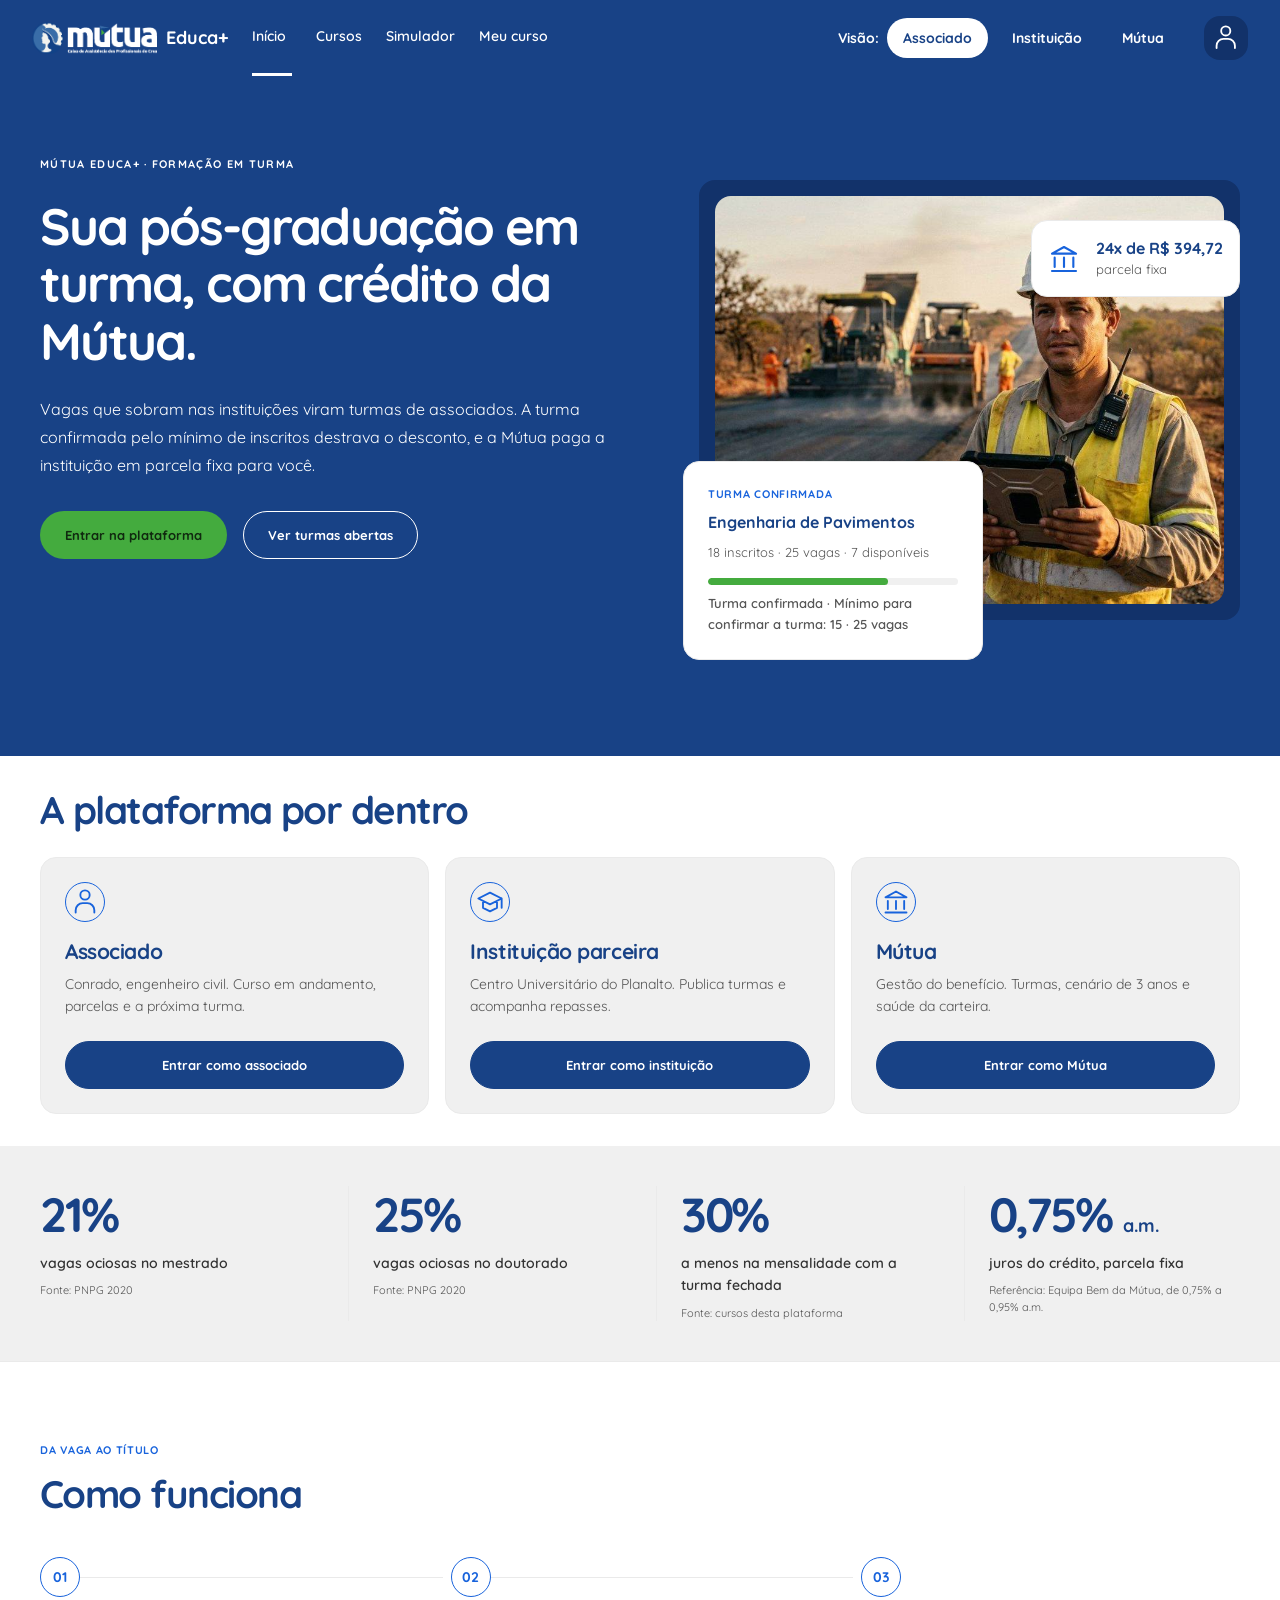
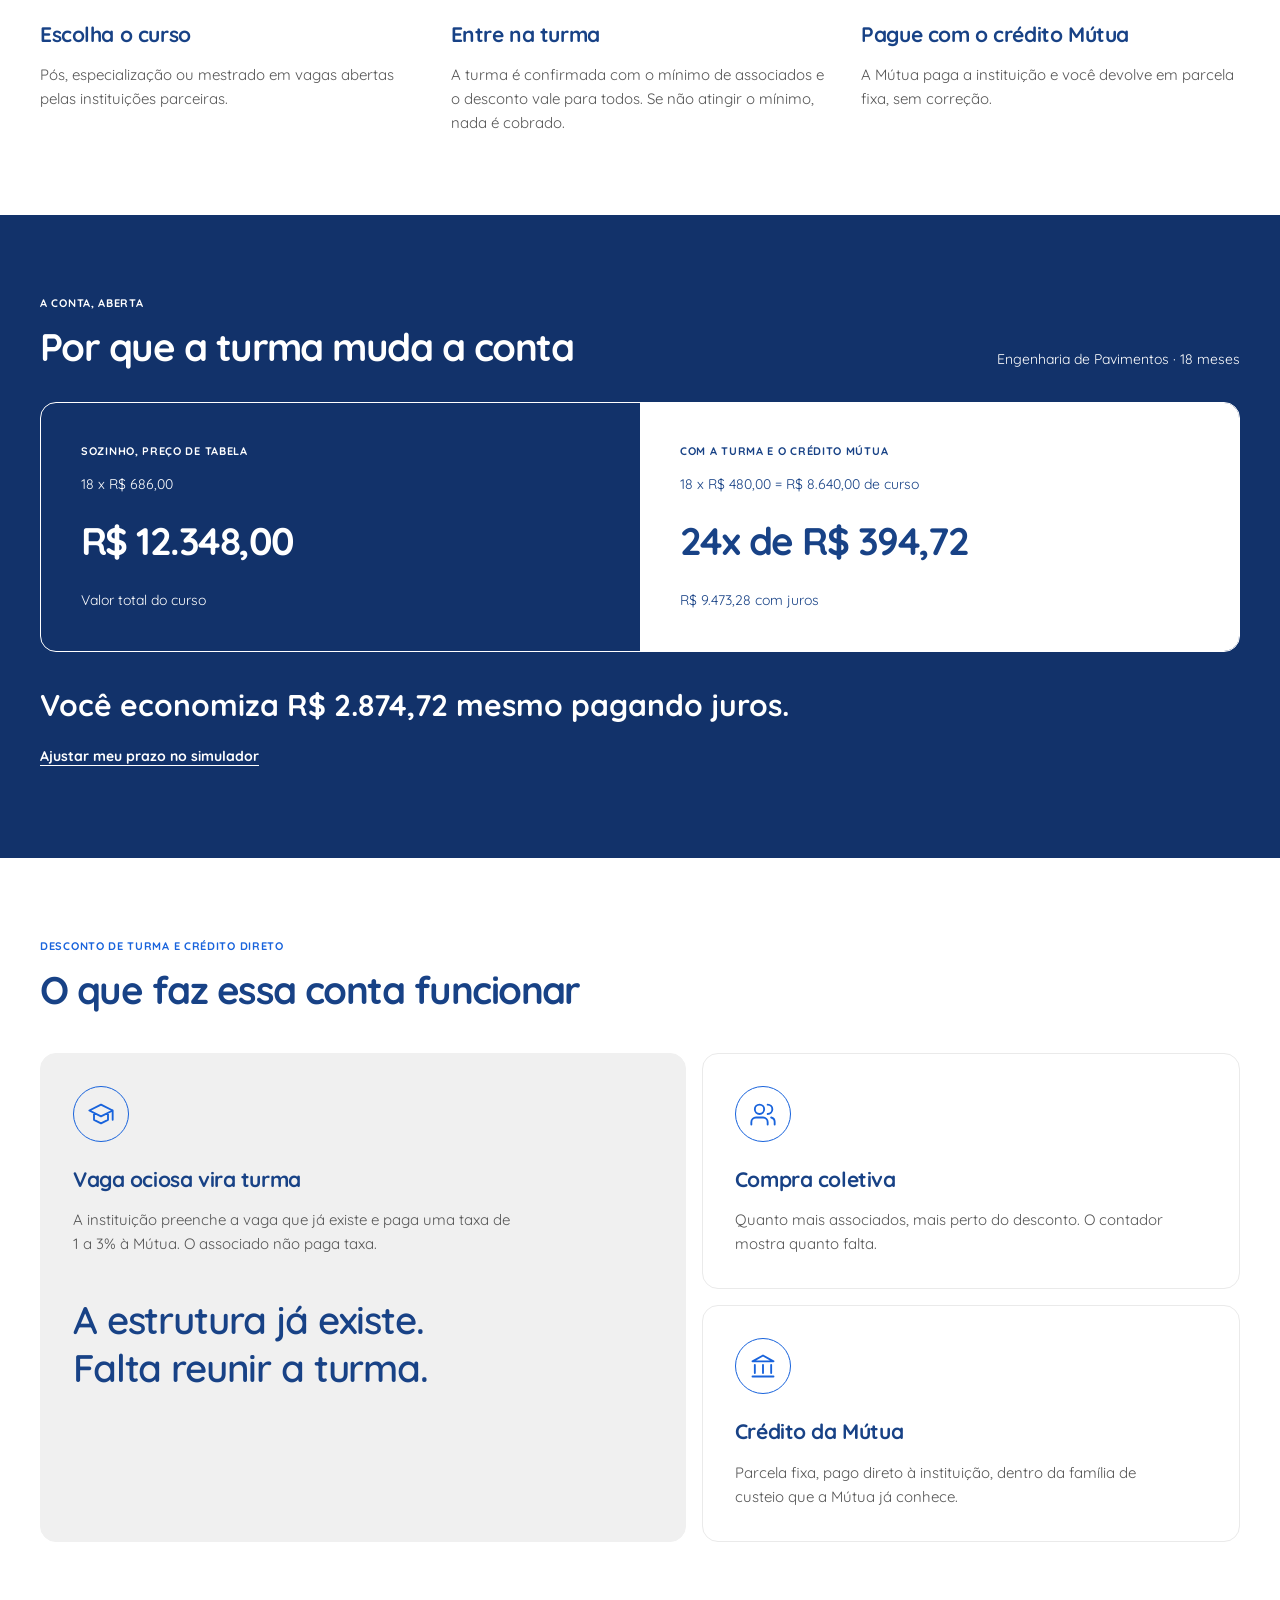
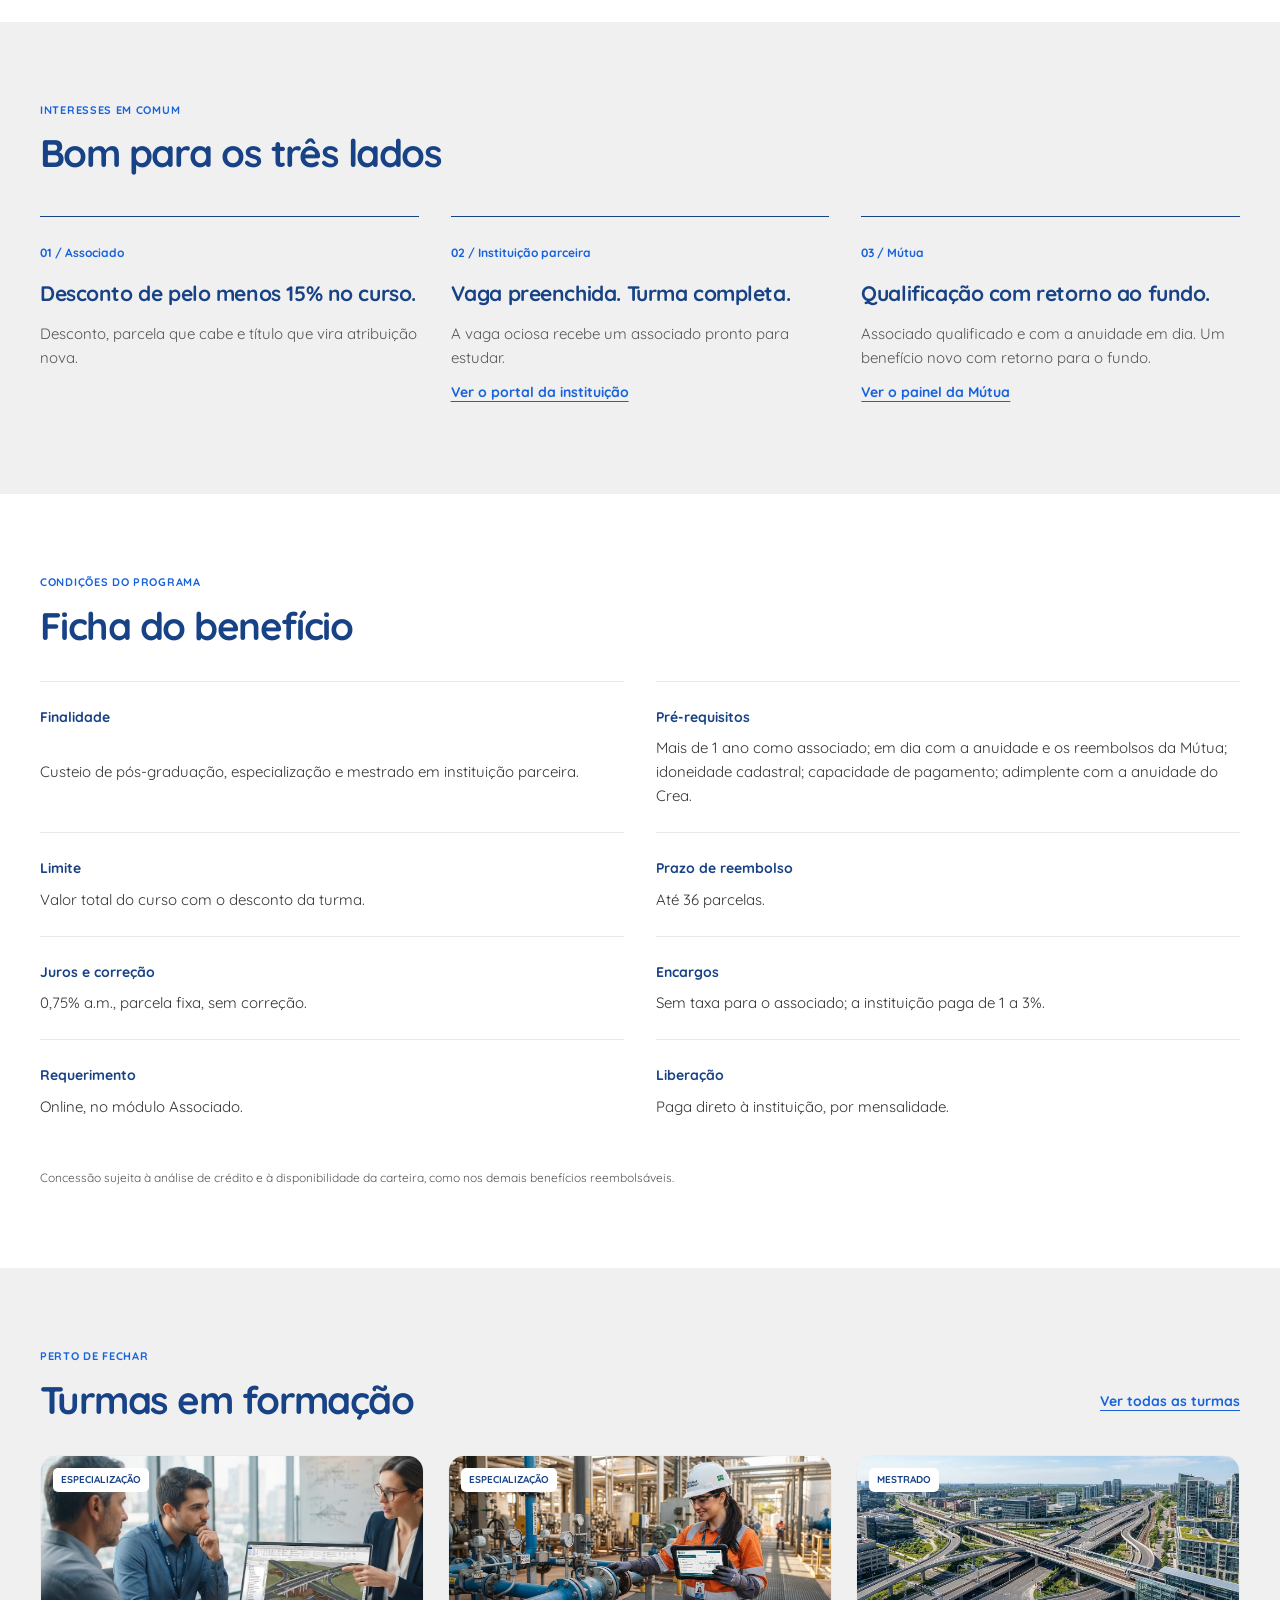
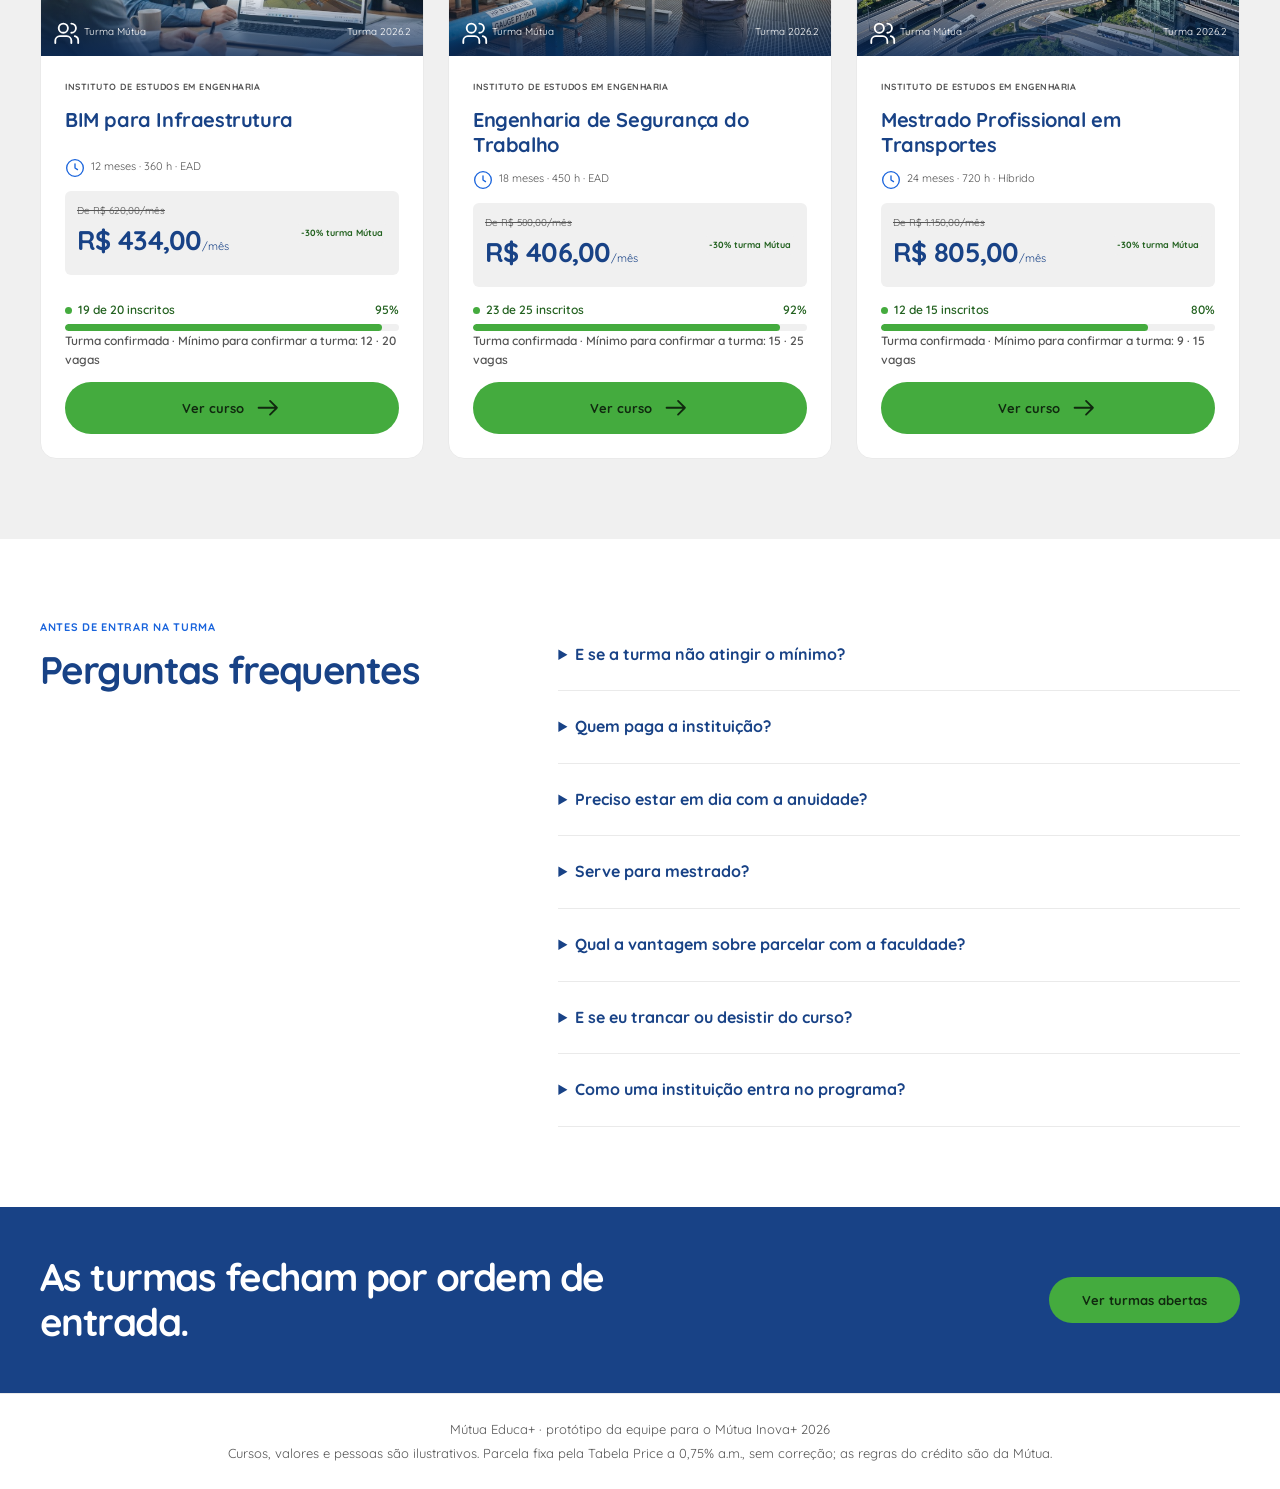
==== commit 4b452df2: "Entrada clara para a plataforma: Entrar como associado, instituição ou Mútua" ====
--- a/index.html
+++ b/index.html
@@ -1,6 +1,7 @@
 <!doctype html>
-<html lang="pt-BR"><head><link rel="icon" href="assets/img/favicon.svg" type="image/svg+xml"><meta charset="utf-8"><meta name="viewport" content="width=device-width,initial-scale=1"><meta name="theme-color" content="#184286"><meta name="description" content="Mútua Educa+: cursos com desconto de turma, simulação de crédito e acompanhamento educacional."><title>Início · Mútua Educa+</title><link rel="preconnect" href="https://fonts.googleapis.com"><link rel="preconnect" href="https://fonts.gstatic.com" crossorigin><link href="https://fonts.googleapis.com/css2?family=Quicksand:wght@400;500;600;700&display=swap" rel="stylesheet"><link rel="stylesheet" href="assets/css/app.css"><script defer src="assets/js/data.js"></script><script defer src="assets/js/app.js"></script></head><body data-page="home"><a class="skip" href="#main">Ir para o conteúdo</a><header id="header"></header><main id="main" class="landing" tabindex="-1">
-<section class="landing-hero"><div class="container hero-layout"><div class="hero-copy"><p class="eyebrow">Mútua Educa+ · Formação em turma</p><h1>Sua pós-graduação em turma, com crédito da Mútua.</h1><p class="hero-description">Vagas que sobram nas instituições viram turmas de associados. A turma confirmada pelo mínimo de inscritos destrava o desconto, e a Mútua paga a instituição em parcela fixa para você.</p><div class="hero-actions"><a class="button" href="cursos.html">Ver turmas abertas</a><a class="button outline" href="simulador.html?c=pavimentos">Simular minha parcela</a></div></div><div class="hero-visual"><img src="assets/img/aluno-pavimento.jpg" width="1376" height="768" fetchpriority="high" alt="Engenheiro em uma obra de pavimentação"><div class="float-card float-enrollment" id="hero-enrollment"></div><div class="float-card float-payment" id="hero-payment"></div></div></div></section>
+<html lang="pt-BR"><head><meta name="robots" content="noindex, nofollow"><link rel="icon" href="assets/img/favicon.svg" type="image/svg+xml"><meta charset="utf-8"><meta name="viewport" content="width=device-width,initial-scale=1"><meta name="theme-color" content="#184286"><meta name="description" content="Mútua Educa+: cursos com desconto de turma, simulação de crédito e acompanhamento educacional."><title>Início · Mútua Educa+</title><link rel="preconnect" href="https://fonts.googleapis.com"><link rel="preconnect" href="https://fonts.gstatic.com" crossorigin><link href="https://fonts.googleapis.com/css2?family=Quicksand:wght@400;500;600;700&display=swap" rel="stylesheet"><link rel="stylesheet" href="assets/css/app.css"><script defer src="assets/js/data.js"></script><script defer src="assets/js/app.js"></script></head><body data-page="home"><a class="skip" href="#main">Ir para o conteúdo</a><header id="header"></header><main id="main" class="landing" tabindex="-1">
+<section class="landing-hero"><div class="container hero-layout"><div class="hero-copy"><p class="eyebrow">Mútua Educa+ · Formação em turma</p><h1>Sua pós-graduação em turma, com crédito da Mútua.</h1><p class="hero-description">Vagas que sobram nas instituições viram turmas de associados. A turma confirmada pelo mínimo de inscritos destrava o desconto, e a Mútua paga a instituição em parcela fixa para você.</p><div class="hero-actions"><button id="enter-platform" class="button" type="button" data-role-picker aria-haspopup="dialog" aria-controls="role-dialog">Entrar na plataforma</button><a class="button outline" href="cursos.html">Ver turmas abertas</a></div></div><div class="hero-visual"><img src="assets/img/aluno-pavimento.jpg" width="1376" height="768" fetchpriority="high" alt="Engenheiro em uma obra de pavimentação"><div class="float-card float-enrollment" id="hero-enrollment"></div><div class="float-card float-payment" id="hero-payment"></div></div></div></section>
+<section class="platform-entry container" aria-labelledby="platform-title"><h2 id="platform-title">A plataforma por dentro</h2><div class="role-cards" id="platform-roles"></div></section>
 <section class="numbers-band" aria-label="Vagas e condições"><div class="container numbers-grid">
 <div><strong class="number-reveal">21%</strong><p>vagas ociosas no mestrado</p><small>Fonte: PNPG 2020</small></div><div><strong class="number-reveal">25%</strong><p>vagas ociosas no doutorado</p><small>Fonte: PNPG 2020</small></div><div><strong class="number-reveal">30%</strong><p>a menos na mensalidade com a turma fechada</p><small>Fonte: cursos desta plataforma</small></div><div><strong class="number-reveal">0,75% <span>a.m.</span></strong><p>juros do crédito, parcela fixa</p><small>Referência: Equipa Bem da Mútua, de 0,75% a 0,95% a.m.</small></div>
 </div></section>
--- a/assets/css/app.css
+++ b/assets/css/app.css
@@ -86,3 +86,25 @@
 @media(min-width:600px){.form-grid{grid-template-columns:repeat(2,minmax(0,1fr))}.form-field:first-child{grid-column:1/-1}.transfer-grid{grid-template-columns:repeat(3,minmax(0,1fr))}.transfer-card{padding:var(--s2)}.transfer-card>strong{font-size:var(--s3)}.metrics{grid-template-columns:repeat(4,minmax(0,1fr))}.metrics.five .metric:last-child{grid-column:span 2}.portal-heading>.line-icon{display:grid}}
 @media(min-width:900px){.scenario-layout{grid-template-columns:1fr 1.15fr}.publish-layout{grid-template-columns:minmax(0,1.5fr) minmax(0,1fr)}.portal-columns{grid-template-columns:repeat(2,minmax(0,1fr))}.scenario-results{padding:var(--s5)}.portal-heading{padding-block:var(--s4) var(--s6)}.portal-section{margin-block:var(--s6)}.metrics.five{grid-template-columns:repeat(4,minmax(0,1fr)) 1.6fr}.metrics.five .metric:last-child{grid-column:auto}.transfer-card{padding:var(--s3)}.transfer-card>strong{font-size:var(--s4)}}
 @media(min-width:1100px){.header-inner{gap:var(--s3)}.desktop-nav{gap:var(--s3)}.view-switch{display:flex;align-items:center;gap:var(--s1);margin-left:auto;font-size:11px}.view-switch span{opacity:.8}.view-switch a{color:var(--white);display:flex;align-items:center;min-height:var(--s5);padding-inline:var(--s1);border-radius:var(--pill)}.view-switch a[aria-current]{background:var(--navy-dark)}.account{margin-left:0}.portal .metric{padding:var(--s3)}}
+
+/* Platform entry reuses the shared palette, cards and spacing scale. */
+:root{--role-dialog-width:960px}
+.hero-layout{padding-block:var(--s4)}
+.hero-copy .eyebrow{margin-bottom:var(--s2)}
+.hero-description{line-height:1.6;margin-block:var(--s2) var(--s3)}
+.hero-actions{display:grid;gap:var(--s1)}
+.hero-actions .button{width:100%}
+.platform-entry{padding-block:var(--s4)}
+.platform-entry h2{margin-bottom:var(--s3)}
+.role-cards{display:grid;gap:var(--s2);min-width:0}
+.role-card{display:flex;flex-direction:column;align-items:flex-start;gap:var(--s1);min-width:0;padding:var(--s3);border:1px solid var(--line);border-radius:var(--radius);background:var(--soft)}
+.role-card .line-icon{width:var(--s5);height:var(--s5);margin:0 0 var(--s1)}
+.role-card p{margin:0 0 var(--s2);font-size:inherit}
+.role-card .button{margin-top:auto;min-height:var(--s6);width:100%}
+#role-dialog{width:min(var(--role-dialog-width),calc(100% - var(--s4)));max-height:calc(100dvh - var(--s4));padding:var(--s3);overflow-y:auto}
+#role-dialog h2{margin:0 var(--s5) var(--s3) 0}
+#role-dialog .role-card{padding:var(--s2)}
+.view-navigation{display:flex;flex-wrap:wrap;gap:var(--s2);margin-bottom:var(--s2)}
+.view-navigation a,.view-navigation button{display:inline-flex;align-items:center;min-height:var(--s5);padding:var(--s1);color:var(--blue);font:inherit;font-weight:700;text-decoration:underline;background:transparent;border:0;border-radius:var(--s1)}
+@media(min-width:768px){.hero-layout{padding-block:var(--s6)}.hero-copy .eyebrow{margin-bottom:var(--s3)}.hero-description{line-height:1.75;margin-block:var(--s3) var(--s4)}.hero-actions{display:flex;gap:var(--s2)}.hero-actions .button{width:auto}.role-cards{grid-template-columns:repeat(3,minmax(0,1fr))}}
+@media(min-width:1100px){.hero-layout{padding-block:var(--s10) var(--s12)}.view-switch{font-size:inherit;font-weight:700}.view-switch span{opacity:1}.view-switch a{min-height:var(--s5);padding-inline:var(--s2)}.view-switch a[aria-current]{background:var(--white);color:var(--blue)}}
